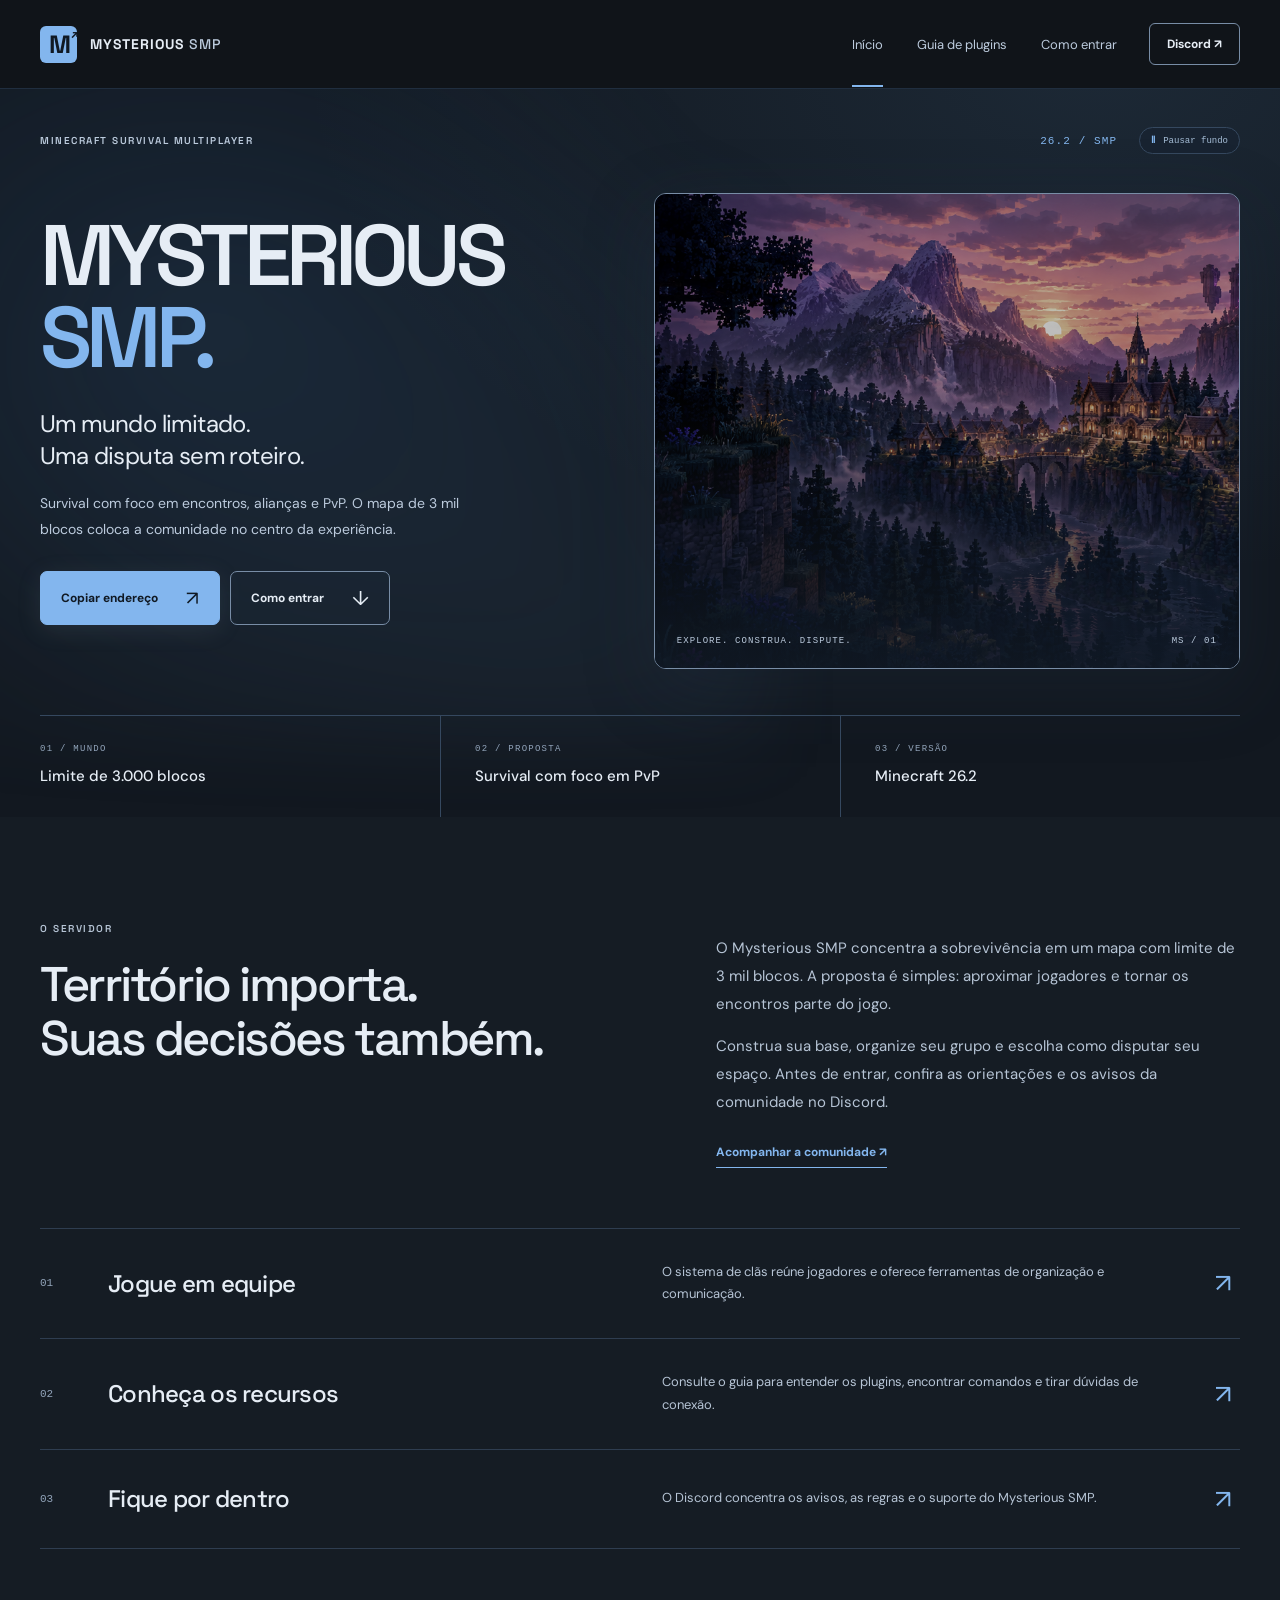
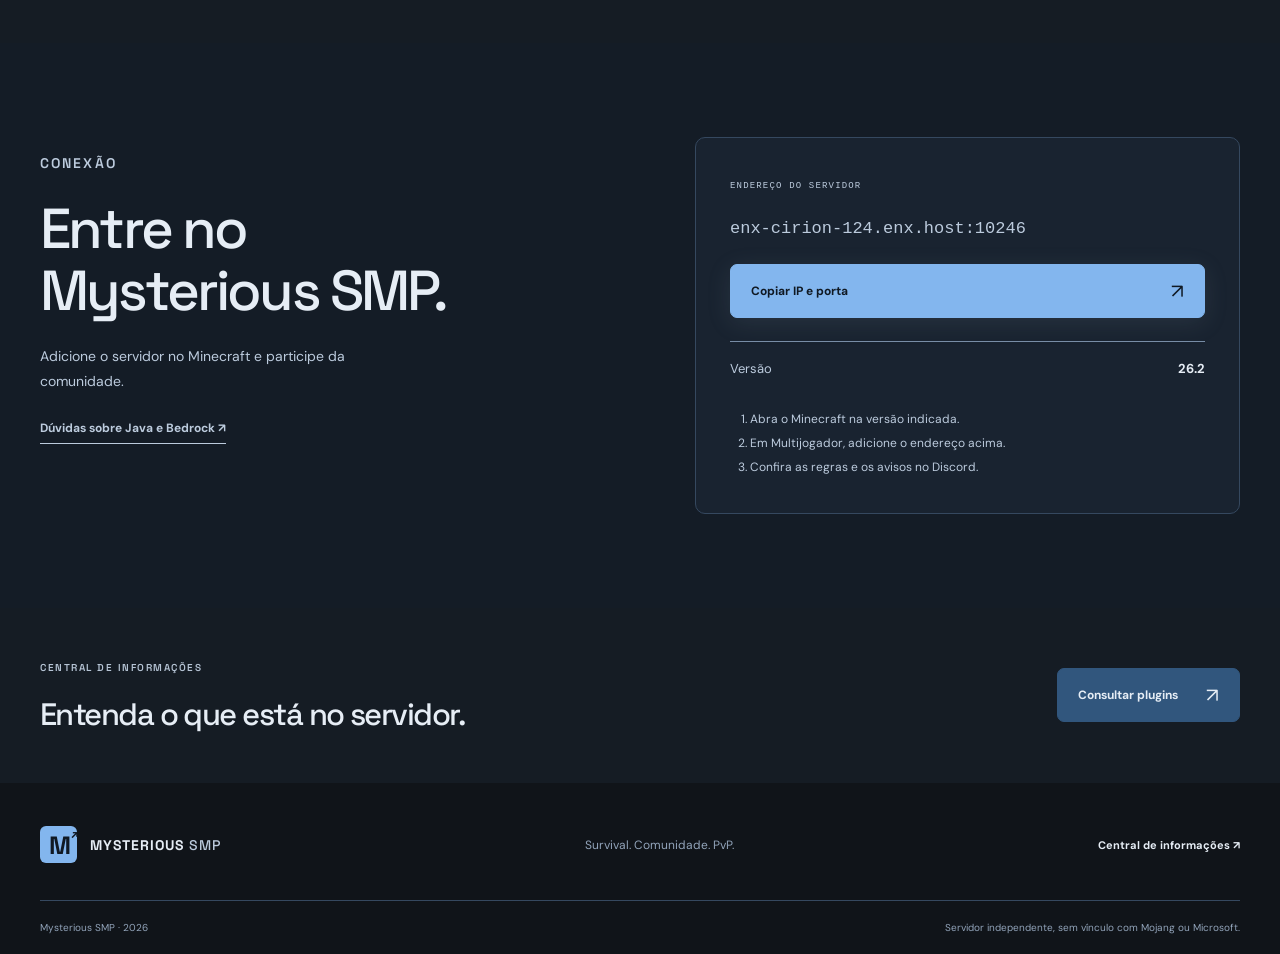
==== index.html @ b212ccfe "Unify page styling, refresh cached assets and fix copy feedback and guide navigation" ====
<!doctype html><html lang="pt-BR"><head><meta charset="utf-8"><meta name="viewport" content="width=device-width, initial-scale=1"><meta name="theme-color" content="#121820"><meta name="description" content="Servidor Minecraft survival com limite de 3 mil blocos, clãs e PvP. Versão 26.2. Informações, plugins e endereço de conexão."><title>Survival e PvP — Mysterious SMP</title><link rel="icon" href="favicon-v4.svg"><link rel="preconnect" href="https://fonts.googleapis.com"><link rel="preconnect" href="https://fonts.gstatic.com" crossorigin><link href="https://fonts.googleapis.com/css2?family=DM+Sans:wght@400;500;600;700;800&family=Space+Grotesk:wght@500;600;700&display=swap" rel="stylesheet"><link rel="stylesheet" href="site.css"><link rel="stylesheet" href="theme-v4.css"><script src="app-v4.js" defer></script></head><body><a class="skip-link" href="#principal">Pular para o conteúdo</a><header class="site-header"><div class="shell header-inner"><a class="brand" href="index.html?v=4" aria-label="Mysterious SMP, início"><span class="brand-mark">M<span>↗</span></span><span>MYSTERIOUS <b>SMP</b></span></a><nav class="desktop-nav" aria-label="Navegação principal"><a aria-current="page" href="index.html?v=4">Início</a><a  href="plugins.html?v=4">Guia de plugins</a><a href="index.html?v=4#entrar">Como entrar</a></nav><a class="header-discord" href="https://discord.gg/eRbtBKewQ" target="_blank" rel="noopener noreferrer">Discord ↗</a><button class="menu-toggle" aria-label="Abrir menu" aria-expanded="false" aria-controls="mobile-menu"><span></span><span></span></button></div><nav class="mobile-nav" id="mobile-menu" aria-label="Navegação móvel" hidden><a href="index.html?v=4">Início</a><a href="plugins.html?v=4">Guia de plugins</a><a href="index.html?v=4#entrar">Como entrar</a><a href="https://discord.gg/eRbtBKewQ" target="_blank" rel="noopener noreferrer">Discord ↗</a></nav></header><main id="principal"><section class="hero"><div class="ambient" aria-hidden="true"><i style="--x:0%;--duration:13s;--delay:-0s"></i><i style="--x:47%;--duration:15s;--delay:-3s"></i><i style="--x:94%;--duration:17s;--delay:-6s"></i><i style="--x:41%;--duration:19s;--delay:-9s"></i><i style="--x:88%;--duration:21s;--delay:-12s"></i><i style="--x:35%;--duration:23s;--delay:-15s"></i><i style="--x:82%;--duration:25s;--delay:-18s"></i><i style="--x:29%;--duration:27s;--delay:-21s"></i><i style="--x:76%;--duration:13s;--delay:-24s"></i><i style="--x:23%;--duration:15s;--delay:-27s"></i><i style="--x:70%;--duration:17s;--delay:-30s"></i><i style="--x:17%;--duration:19s;--delay:-33s"></i><i style="--x:64%;--duration:21s;--delay:-36s"></i><i style="--x:11%;--duration:23s;--delay:-39s"></i><i style="--x:58%;--duration:25s;--delay:-42s"></i><i style="--x:5%;--duration:27s;--delay:-45s"></i><i style="--x:52%;--duration:13s;--delay:-48s"></i><i style="--x:99%;--duration:15s;--delay:-51s"></i><i style="--x:46%;--duration:17s;--delay:-54s"></i><i style="--x:93%;--duration:19s;--delay:-57s"></i><i style="--x:40%;--duration:21s;--delay:-60s"></i><i style="--x:87%;--duration:23s;--delay:-63s"></i></div><div class="shell hero-top"><p class="eyebrow">MINECRAFT SURVIVAL MULTIPLAYER</p><span class="edition">26.2 / SMP <button class="motion-toggle" type="button" aria-pressed="false">Pausar fundo</button></span></div><div class="shell hero-grid"><div class="hero-copy"><h1>MYSTERIOUS<br><span>SMP.</span></h1><p class="hero-lead">Um mundo limitado.<br>Uma disputa sem roteiro.</p><p class="hero-description">Survival com foco em encontros, alianças e PvP. O mapa de 3 mil blocos coloca a comunidade no centro da experiência.</p><div class="hero-actions"><button class="button primary copy-ip" data-copy="enx-cirion-124.enx.host:10246">Copiar endereço <span>↗</span></button><a class="button secondary" href="#entrar">Como entrar <span>↓</span></a></div></div><figure class="hero-art"><img src="hero.png" alt="Ilustração de um vale com construções e montanhas em um mundo de blocos"><figcaption><span>EXPLORE. CONSTRUA. DISPUTE.</span><span>MS / 01</span></figcaption></figure></div><div class="shell hero-specs"><div><span>01 / MUNDO</span><strong>Limite de 3.000 blocos</strong></div><div><span>02 / PROPOSTA</span><strong>Survival com foco em PvP</strong></div><div><span>03 / VERSÃO</span><strong>Minecraft 26.2</strong></div></div></section><section class="section light"><div class="shell intro-grid"><div><p class="eyebrow">O SERVIDOR</p><h2>Território importa.<br>Suas decisões também.</h2></div><div class="intro-text"><p>O Mysterious SMP concentra a sobrevivência em um mapa com limite de 3 mil blocos. A proposta é simples: aproximar jogadores e tornar os encontros parte do jogo.</p><p>Construa sua base, organize seu grupo e escolha como disputar seu espaço. Antes de entrar, confira as orientações e os avisos da comunidade no Discord.</p><a class="text-link" href="https://discord.gg/eRbtBKewQ" target="_blank" rel="noopener noreferrer">Acompanhar a comunidade ↗</a></div></div><div class="shell feature-rows"><article><span class="row-index">01</span><h3>Jogue em equipe</h3><p>O sistema de clãs reúne jogadores e oferece ferramentas de organização e comunicação.</p><a href="plugins.html?v=4#byteclans" aria-label="Ver informações de clãs">↗</a></article><article><span class="row-index">02</span><h3>Conheça os recursos</h3><p>Consulte o guia para entender os plugins, encontrar comandos e tirar dúvidas de conexão.</p><a href="plugins.html?v=4" aria-label="Abrir guia de plugins">↗</a></article><article><span class="row-index">03</span><h3>Fique por dentro</h3><p>O Discord concentra os avisos, as regras e o suporte do Mysterious SMP.</p><a href="https://discord.gg/eRbtBKewQ" target="_blank" rel="noopener noreferrer" aria-label="Abrir Discord">↗</a></article></div></section><section class="section join" id="entrar"><div class="shell join-grid"><div><p class="eyebrow">CONEXÃO</p><h2>Entre no<br>Mysterious SMP.</h2><p>Adicione o servidor no Minecraft e participe da comunidade.</p><a class="text-link" href="plugins.html?v=4#conexao">Dúvidas sobre Java e Bedrock ↗</a></div><div class="connection-panel"><span class="panel-label">ENDEREÇO DO SERVIDOR</span><code>enx-cirion-124.enx.host:10246</code><button class="button primary copy-ip" data-copy="enx-cirion-124.enx.host:10246">Copiar IP e porta <span>↗</span></button><div class="connection-detail"><span>Versão</span><strong>26.2</strong></div><ol class="join-steps"><li>Abra o Minecraft na versão indicada.</li><li>Em Multijogador, adicione o endereço acima.</li><li>Confira as regras e os avisos no Discord.</li></ol></div></div></section><section class="guide-callout light"><div class="shell"><div><p class="eyebrow">CENTRAL DE INFORMAÇÕES</p><h2>Entenda o que está no servidor.</h2></div><a class="button dark" href="plugins.html?v=4">Consultar plugins <span>↗</span></a></div></section></main><footer><div class="shell footer-inner"><a class="brand" href="index.html?v=4"><span class="brand-mark">M<span>↗</span></span><span>MYSTERIOUS <b>SMP</b></span></a><p>Survival. Comunidade. PvP.</p><a href="plugins.html?v=4">Central de informações ↗</a></div><div class="shell footer-bottom"><span>Mysterious SMP · 2026</span><span>Servidor independente, sem vínculo com Mojang ou Microsoft.</span></div></footer><div class="toast" role="status" aria-live="polite"></div></body></html>
---- site.css ----
:root{--black:#111;--white:#f5f4f0;--muted:#a3a3a3;--line:#303030;--paper-line:#d7d6d1}*{box-sizing:border-box}html{scroll-behavior:smooth}body{margin:0;background:var(--black);color:#f7f7f7;font-family:'DM Sans',Arial,sans-serif;-webkit-font-smoothing:antialiased}a{color:inherit;text-decoration:none}button,input{font:inherit}button{cursor:pointer}button:focus-visible,a:focus-visible,input:focus-visible,summary:focus-visible{outline:2px solid #888;outline-offset:5px}[hidden]{display:none!important}.shell{width:min(100% - 80px,1240px);margin:auto}.skip-link{position:fixed;top:-80px;background:white;color:black;padding:15px;z-index:100}.skip-link:focus{top:0}.site-header{border-bottom:1px solid var(--line);background:#111;position:relative;z-index:10}.header-inner{min-height:88px;display:flex;align-items:center;justify-content:space-between;gap:32px}.brand{display:flex;align-items:center;gap:13px;font-family:'Space Grotesk',Arial,sans-serif;font-size:14px;font-weight:700;letter-spacing:.07em;white-space:nowrap}.brand b{color:#9f9f9f;font-weight:500}.brand-mark{height:37px;width:37px;background:#eee;color:#111;display:flex;align-items:center;justify-content:center;font-size:25px;font-weight:700;position:relative;letter-spacing:-.1em}.brand-mark span{font-size:12px;position:absolute;right:2px;top:0}.desktop-nav{display:flex;gap:34px;align-items:center;margin-left:auto}.desktop-nav a{font-size:13px;color:#a7a7a7;padding:33px 0;position:relative}.desktop-nav a:hover,.desktop-nav a[aria-current]{color:white}.desktop-nav a[aria-current]:after{content:'';position:absolute;height:2px;bottom:-1px;left:0;right:0;background:#fff}.header-discord{border:1px solid #666;padding:12px 17px;font-size:12px;font-weight:700}.header-discord:hover{background:white;color:black}.menu-toggle,.mobile-nav{display:none}.eyebrow{font-family:'Space Grotesk',Arial,sans-serif;font-size:10px;font-weight:600;letter-spacing:.15em;line-height:1.5}.hero{padding:36px 0 0}.hero-top{display:flex;justify-content:space-between;align-items:center;margin-bottom:35px;color:#ababab}.edition{font-size:11px;letter-spacing:.1em;font-family:monospace}.hero-grid{display:grid;grid-template-columns:1fr 1.04fr;gap:50px;align-items:center}.hero-copy{padding:0 0 22px}h1,h2,h3{font-family:'Space Grotesk',Arial,sans-serif}h1{font-size:clamp(48px,6.7vw,100px);line-height:.95;letter-spacing:-.065em;margin:0 0 30px;font-weight:600}h1 span{color:#7c7c7c}.hero-lead{font-size:24px;line-height:1.32;letter-spacing:-.025em;margin:0 0 19px}.hero-description{max-width:430px;font-size:14px;line-height:1.85;color:#aaa;margin-bottom:28px}.hero-actions{display:flex;gap:10px;flex-wrap:wrap}.button{display:inline-flex;align-items:center;justify-content:space-between;gap:28px;padding:16px 20px;border:1px solid #5c5c5c;font-size:12px;font-weight:700;min-height:51px;border-radius:0;transition:background .2s,color .2s}.button span{font-size:20px;line-height:1;font-weight:400}.primary{background:#f6f5f1;color:#111;border-color:#f6f5f1}.primary:hover{background:#c8c8c8;border-color:#c8c8c8}.secondary{background:transparent;color:#f7f7f7}.secondary:hover{background:#272727}.dark{background:#111;border-color:#111;color:white}.dark:hover{background:#333}.hero-art{margin:0;height:476px;position:relative;overflow:hidden;background:#222}.hero-art img{height:100%;width:100%;object-fit:cover;object-position:68% center;filter:grayscale(1);display:block}.hero-art:after{content:'';position:absolute;inset:0;background:linear-gradient(0deg,rgba(0,0,0,.55),transparent 38%)}.hero-art figcaption{position:absolute;z-index:1;bottom:22px;left:22px;right:22px;display:flex;justify-content:space-between;gap:15px;font-family:monospace;font-size:9px;letter-spacing:.12em}.hero-specs{display:grid;grid-template-columns:1fr 1fr 1fr;border-top:1px solid var(--line);margin-top:46px}.hero-specs>div{padding:28px 0 31px;display:flex;flex-direction:column;gap:12px}.hero-specs>div+div{border-left:1px solid var(--line);padding-left:34px}.hero-specs span{color:#888;font-size:9px;letter-spacing:.14em;font-family:monospace}.hero-specs strong{font-size:15px;font-weight:500}.light{background:var(--white);color:#181818}.section{padding:94px 0}.intro-grid{display:grid;grid-template-columns:1.1fr 1fr;gap:100px}.light .eyebrow{color:#666}h2{font-size:clamp(34px,3.8vw,53px);line-height:1.1;letter-spacing:-.05em;font-weight:500;margin:22px 0}.intro-text{padding-top:24px}.intro-text p{font-size:15px;line-height:1.85;color:#666;margin-top:0}.text-link{display:inline-block;font-size:12px;font-weight:700;border-bottom:1px solid currentColor;padding-bottom:7px;margin-top:12px}.feature-rows{margin-top:60px;border-top:1px solid var(--paper-line)}.feature-rows article{display:grid;grid-template-columns:40px 1fr 1fr 25px;gap:28px;align-items:center;padding:32px 0;border-bottom:1px solid var(--paper-line)}.row-index{font-family:monospace;font-size:11px;color:#777}.feature-rows h3{font-size:24px;font-weight:500;letter-spacing:-.03em;margin:0}.feature-rows p{margin:0;font-size:13px;color:#666;line-height:1.75}.feature-rows a{font-size:26px}.join{background:#1b1b1b}.join-grid{display:grid;grid-template-columns:1fr 1fr;gap:110px}.join .eyebrow{color:#aaa}.join h2{font-size:clamp(42px,4.4vw,62px)}.join p{font-size:14px;color:#aaa;line-height:1.8;max-width:350px}.connection-panel{padding:34px;background:#242424;border:1px solid #414141}.panel-label{font-family:monospace;font-size:9px;letter-spacing:.13em;color:#aaa}.connection-panel>code{display:block;margin:22px 0;font-size:17px;overflow-wrap:anywhere;line-height:1.6}.connection-panel>.button{width:100%;margin-bottom:23px}.connection-detail{display:flex;justify-content:space-between;padding:18px 0;border-top:1px solid #444;font-size:13px}.connection-detail span{color:#aaa}.join-steps{padding-left:20px;font-size:12px;line-height:2;color:#aaa;margin-bottom:0}.guide-callout{padding:52px 0}.guide-callout>.shell{display:flex;justify-content:space-between;align-items:center;gap:25px}.guide-callout h2{font-size:31px;margin-bottom:0}.guide-callout .eyebrow{margin-top:0}footer{padding:42px 0 20px}.footer-inner{display:flex;align-items:center;justify-content:space-between;gap:25px;padding-bottom:35px}.footer-inner p{font-size:12px;color:#888}.footer-inner>a:last-child{font-size:11px;font-weight:700}.footer-bottom{display:flex;justify-content:space-between;gap:20px;border-top:1px solid var(--line);padding-top:20px;color:#777;font-size:10px}.toast{position:fixed;z-index:99;bottom:25px;left:50%;transform:translate(-50%,20px);opacity:0;pointer-events:none;background:white;color:black;border:1px solid #ccc;padding:15px 22px;font-size:13px;box-shadow:0 7px 25px #0003;transition:opacity .2s,transform .2s;max-width:calc(100% - 32px);text-align:center}.toast.visible{opacity:1;transform:translate(-50%,0)}.guide-hero{padding:65px 0 72px}.guide-hero .eyebrow{color:#aaa;margin-bottom:26px}.guide-hero h1{font-size:clamp(58px,7.5vw,108px);margin-bottom:26px}.guide-hero p:last-child{color:#a0a0a0;font-size:16px;line-height:1.65}.guide-body{padding:60px 0 85px}.guide-layout{display:grid;grid-template-columns:245px 1fr;gap:80px;align-items:start}.guide-sidebar{position:sticky;top:28px}.guide-sidebar label{font-size:12px;font-weight:700}.search-wrap{margin-top:12px;position:relative}.search-wrap input{padding:14px 35px 14px 12px;border:1px solid #bdbdb7;background:transparent;width:100%;font-size:11px;color:#111;border-radius:0}.search-wrap span{position:absolute;right:13px;top:10px;font-size:24px}.side-label{font-family:monospace;font-size:9px;letter-spacing:.12em;color:#777;margin-top:32px}.filter{display:flex;justify-content:space-between;align-items:center;border:0;border-bottom:1px solid var(--paper-line);background:transparent;width:100%;padding:15px 9px;text-align:left;font-size:12px;color:#777}.filter.active{background:#111;color:white;border-color:#111}.filter:hover:not(.active){background:#e6e5df;color:#111}.support-card{border:1px solid #ccc;padding:20px;margin-top:32px}.support-card>span{font-size:9px;font-family:monospace;letter-spacing:.07em}.support-card p{font-size:12px;line-height:1.6;color:#777}.support-card a{font-size:11px;font-weight:700}.guide-notice{padding:23px 26px;background:#e9e8e2;border-left:3px solid #222}.guide-notice strong{font-size:14px}.guide-notice p{font-size:12px;line-height:1.8;color:#62625d;margin-bottom:0}.results-count{font-size:10px;letter-spacing:.1em;text-transform:uppercase;margin:29px 0 15px;color:#777}.plugin-entry{border-top:1px solid #c9c9c2;scroll-margin-top:25px}.plugin-entry:last-child{border-bottom:1px solid #c9c9c2}summary{cursor:pointer;list-style:none}summary::-webkit-details-marker{display:none}.plugin-entry summary{display:grid;grid-template-columns:110px 1fr 20px;gap:20px;padding:27px 0;align-items:start}.plugin-category{font-size:9px;font-family:monospace;color:#888;text-transform:uppercase;letter-spacing:.04em;padding-top:7px}.plugin-heading{display:flex;flex-direction:column;gap:8px}.plugin-heading strong{font-family:'Space Grotesk',Arial,sans-serif;font-size:24px;font-weight:500;letter-spacing:-.025em}.plugin-heading>span{font-size:12px;color:#777}.expand{font-size:24px;color:#666;line-height:1.2;font-weight:400}details[open]>summary .expand{transform:rotate(45deg)}.plugin-content{padding:0 40px 30px 130px;color:#62625d;font-size:13px;line-height:1.85}.plugin-content p:first-child{margin-top:0}.plugin-content h3{font-size:13px;font-weight:700;color:#222;letter-spacing:0;margin:22px 0 12px}.commands{border-top:1px solid var(--paper-line);margin:16px 0}.commands>div{display:grid;grid-template-columns:1fr 1.2fr;gap:14px;padding:12px 0;border-bottom:1px solid var(--paper-line);font-size:11px}.commands code{color:#111;font-size:11px;overflow-wrap:anywhere}.small-note{font-size:11px;color:#777}.source-link{font-size:11px;font-weight:700;color:#222;display:inline-block;margin-top:13px;border-bottom:1px solid #aaa}.info-box{display:flex;flex-direction:column;gap:10px;background:#e9e8e1;padding:15px;margin:16px 0;font-size:12px}.info-box code{overflow-wrap:anywhere}.plugin-tags{display:flex;flex-wrap:wrap;gap:7px;margin:18px 0}.plugin-tags span{font-size:10px;border:1px solid #ccc;padding:5px 9px;color:#444}.faq{margin-top:65px;border-top:1px solid #bbb;padding-top:25px}.faq h2{font-size:32px}.faq details{border-bottom:1px solid var(--paper-line);font-size:13px}.faq summary{padding:20px 0;font-weight:600;display:flex;justify-content:space-between;gap:12px}.faq summary:after{content:'+'}.faq details[open] summary:after{content:'−'}.faq details p{font-size:12px;color:#666;line-height:1.85;margin-top:0;padding-right:25px}.no-results{padding:35px 0}.no-results h2{font-size:28px}.no-results p{color:#777;font-size:13px}@media(max-width:1050px){.shell{width:calc(100% - 48px)}.hero-grid{gap:28px}.hero-art{height:440px}.hero-description{font-size:13px}.intro-grid{gap:50px}.join-grid{gap:55px}.guide-layout{gap:40px;grid-template-columns:210px 1fr}.plugin-entry summary{grid-template-columns:85px 1fr 20px;gap:15px}.plugin-content{padding-left:100px}.desktop-nav{gap:23px}}@media(max-width:740px){.shell{width:calc(100% - 36px)}.header-inner{min-height:73px}.desktop-nav,.header-discord{display:none}.brand{font-size:12px}.brand-mark{height:32px;width:32px;font-size:23px}.menu-toggle{display:flex;flex-direction:column;gap:6px;border:1px solid #555;padding:12px;background:transparent;width:40px;height:40px;justify-content:center;align-items:center}.menu-toggle span{width:17px;height:1px;background:white}.mobile-nav:not([hidden]){display:flex;flex-direction:column;border-top:1px solid #333;padding:15px 18px;gap:0}.mobile-nav a{padding:12px;font-size:13px}.hero{padding-top:23px}.hero-top{margin-bottom:27px}.hero-top .eyebrow{font-size:8px}.edition{font-size:9px}.hero-grid{grid-template-columns:1fr;gap:30px}.hero-copy{padding-bottom:0}.hero h1{font-size:clamp(48px,12.3vw,82px);margin-bottom:24px}.hero-lead{font-size:22px}.hero-description{max-width:500px}.hero-art{height:290px}.hero-specs{margin-top:28px;grid-template-columns:1fr}.hero-specs>div{display:flex;flex-direction:row;align-items:center;justify-content:space-between;padding:20px 0;gap:14px}.hero-specs>div+div{border-left:0;border-top:1px solid #333;padding-left:0}.hero-specs strong{font-size:12px}.section{padding:61px 0}.intro-grid,.join-grid{grid-template-columns:1fr;gap:20px}.intro-grid h2{font-size:38px}.intro-text{padding:0}.intro-text p{font-size:14px}.feature-rows{margin-top:32px}.feature-rows article{grid-template-columns:25px 1fr 22px;gap:15px;padding:24px 0}.feature-rows h3{font-size:22px}.feature-rows p{grid-column:2;grid-row:2;font-size:12px}.feature-rows a{grid-column:3;grid-row:1/3}.join h2{font-size:46px}.connection-panel{padding:24px;margin-top:15px}.connection-panel>code{font-size:14px}.guide-callout{padding:39px 0}.guide-callout>.shell{align-items:start;flex-direction:column}.guide-callout h2{font-size:30px}.footer-inner{flex-wrap:wrap;padding-bottom:25px;gap:17px}.footer-inner p{width:100%;order:3;margin:0}.footer-bottom{flex-direction:column;gap:12px;font-size:9px}.guide-hero{padding:45px 0}.guide-hero h1{font-size:72px}.guide-hero p:last-child{font-size:14px}.guide-body{padding:34px 0 55px}.guide-layout{grid-template-columns:1fr;gap:28px}.guide-sidebar{position:static}.filters{display:flex;flex-wrap:wrap;gap:7px}.filter{width:auto;padding:10px 12px;border:1px solid #bbb;font-size:10px;gap:15px}.side-label{margin-top:21px}.support-card{display:none}.guide-notice{padding:20px}.plugin-entry summary{grid-template-columns:1fr 20px;gap:10px;padding:23px 0}.plugin-category{grid-column:1;font-size:8px;padding-top:0}.plugin-heading{grid-column:1;grid-row:2}.expand{grid-column:2;grid-row:1/3;align-self:center}.plugin-heading strong{font-size:23px}.plugin-content{padding:0 10px 25px 0;font-size:12px}.commands>div{grid-template-columns:1fr 1.1fr;gap:10px}.guide-main{min-width:0}}@media(prefers-reduced-motion:reduce){html{scroll-behavior:auto}*{transition:none!important}}
---- theme-v4.css ----
:root{--black:#101419;--white:#151c24;--muted:#bccbdd;--line:#35485f;--paper-line:#bccbdd;--gold:#83b6ee;--green:#bccbdd}
body{background:#101419;color:#e6edf5}.site-header{background:#101419;border-bottom-color:#202e3f}.brand b{color:#bccbdd}.brand-mark{background:#83b6ee;color:#101923;border-radius:6px}.desktop-nav a{color:#bccbdd}.desktop-nav a:hover,.desktop-nav a[aria-current]{color:#bccbdd}.desktop-nav a[aria-current]:after{background:#83b6ee}.header-discord{border-color:#788da6;color:#e6edf5;border-radius:6px}.header-discord:hover{background:#83b6ee;color:#101923}
.hero,.guide-hero{position:relative;isolation:isolate;overflow:hidden;background:#121820}.hero{padding-top:34px}.hero>.shell,.guide-hero>.shell{position:relative;z-index:2}.hero-top{color:#bccbdd}.edition{color:#83b6ee}.hero h1{color:#e6edf5}.hero h1 span,.guide-hero h1 span{color:#83b6ee}.hero-lead{color:#e6edf5}.hero-description{color:#bccbdd}.button{border-radius:7px}.primary{background:#83b6ee;border-color:#83b6ee;color:#101923;box-shadow:0 5px 25px #92a4ba20}.primary:hover{background:#a4ccf6;border-color:#a4ccf6}.secondary{border-color:#788da6;background:#1d293760;color:#e6edf5}.secondary:hover{background:#35485f}.hero-art{border-radius:12px;border:1px solid #788da6;box-shadow:0 20px 70px #202e3f4d;background:#202e3f}.hero-art img{filter:sepia(.85) hue-rotate(25deg) saturate(.7) brightness(.9);transform:scale(1.04);animation:landscape-breathe 25s ease-in-out infinite alternate}.hero-art:after{background:linear-gradient(0deg,#202e3fdc,transparent 60%)}.hero-art figcaption{color:#bccbdd}.hero-specs{border-color:#35485f}.hero-specs>div+div{border-color:#35485f}.hero-specs span{color:#92a4ba}.hero-specs strong{color:#e6edf5}.light{background:#151c24;color:#e6edf5}.light .eyebrow{color:#788da6}.intro-text p,.feature-rows p{color:#788da6}.feature-rows article{border-color:#bccbdd}.feature-rows h3{color:#202e3f}.feature-rows a{color:#788da6}.text-link{color:#bccbdd}.light .text-link{color:#35485f}.join{background:#141c26}.join .eyebrow{color:#bccbdd}.join p{color:#bccbdd}.connection-panel{background:#192330;border-color:#35485f;border-radius:10px}.panel-label{color:#bccbdd}.connection-panel>code{color:#bccbdd}.connection-detail{border-color:#788da6}.connection-detail span,.join-steps{color:#bccbdd}.dark{background:#31567d;border-color:#31567d;color:#e6edf5}.dark:hover{background:#406f9f}footer{background:#101419}.footer-inner p,.footer-bottom{color:#92a4ba}.footer-bottom{border-color:#35485f}.toast{background:#243449;color:#e6edf5;border-color:#bccbdd;border-radius:8px}.guide-hero .eyebrow{color:#bccbdd}.guide-hero p:last-child{color:#bccbdd}.guide-sidebar label{color:#35485f}.search-wrap input{border-color:#92a4ba;background:#1a232f;color:#202e3f;border-radius:7px}.filter{color:#788da6;border-color:#bccbdd;border-radius:4px}.filter.active{background:#31567d;color:#e6edf5;border-color:#31567d}.filter:hover:not(.active){background:#243449;color:#202e3f}.support-card{background:#1a232f;border-color:#bccbdd;border-radius:8px}.support-card p{color:#788da6}.guide-notice{background:#1a2532;border-left-color:#788da6;border-radius:0 8px 8px 0}.guide-notice p{color:#788da6}.plugin-entry{border-color:#bccbdd}.plugin-heading strong{color:#35485f}.plugin-category,.plugin-heading>span{color:#788da6}.plugin-content{color:#788da6}.plugin-content h3,.source-link{color:#35485f}.commands code{color:#202e3f}.info-box{background:#1a2532;border-radius:6px}.plugin-tags span{border-color:#bccbdd;color:#35485f;background:#1b2735;border-radius:4px}.faq{border-color:#bccbdd}.faq details p{color:#788da6}.menu-toggle{border-color:#788da6;border-radius:6px}.mobile-nav:not([hidden]){background:#202e3f;border-color:#35485f}
.ambient{position:absolute;inset:0;z-index:0;pointer-events:none;overflow:hidden}.ambient:before{content:'';position:absolute;width:90%;height:100%;left:-30%;top:-10%;background:radial-gradient(ellipse at 50% 40%,#788da666 0%,transparent 65%),radial-gradient(ellipse at 80% 80%,#92a4ba30 0%,transparent 55%);filter:blur(35px);animation:aurora-shift 19s ease-in-out infinite alternate}.ambient:after{content:'';position:absolute;inset:-40%;background:radial-gradient(ellipse at 70% 20%,#788da640 0%,transparent 35%);animation:aurora-shift 25s ease-in-out infinite alternate-reverse}.ambient i{position:absolute;width:3px;height:3px;background:#bccbdd;border-radius:50%;box-shadow:0 0 9px #bccbdd;left:var(--x);bottom:-20px;opacity:0;animation:firefly-rise var(--duration) linear var(--delay) infinite}.ambient i:nth-child(3n){width:2px;height:2px;background:#bccbdd;box-shadow:0 0 9px #bccbdd}.ambient i:nth-child(4n){width:4px;height:4px;filter:blur(.7px)}.motion-toggle{position:relative;z-index:3;display:inline-flex;align-items:center;gap:8px;background:#202e3fd9;color:#92a4ba;border:1px solid #35485f;border-radius:20px;font-size:9px;padding:7px 11px;cursor:pointer;white-space:nowrap}.motion-toggle:before{content:'Ⅱ';color:#83b6ee;font-weight:700}.motion-toggle[aria-pressed=true]:before{content:'▷'}.hero-top .edition{display:flex;align-items:center;gap:22px}.guide-hero .motion-toggle{margin-top:6px}.motion-paused .ambient i,.motion-paused .ambient:before,.motion-paused .ambient:after,.motion-paused .hero-art img{animation-play-state:paused}.motion-paused .ambient{opacity:.55}@keyframes aurora-shift{from{transform:translate3d(0,0,0) rotate(-8deg) scale(1);opacity:.55}to{transform:translate3d(20%,15%,0) rotate(8deg) scale(1.25);opacity:1}}@keyframes firefly-rise{0%{transform:translate3d(0,0,0);opacity:0}15%{opacity:.55}70%{opacity:.4}100%{transform:translate3d(70px,-850px,0);opacity:0}}@keyframes landscape-breathe{from{transform:scale(1.04) translate3d(-.3%,0,0)}to{transform:scale(1.09) translate3d(.5%,-.5%,0)}}@media(max-width:740px){.hero-top{align-items:start;gap:10px}.hero-top .edition{flex-direction:column;align-items:end;gap:9px}.hero-top .eyebrow{max-width:160px}.motion-toggle{font-size:8px}.hero-specs>div+div{border-color:#35485f}.ambient:before{width:150%}.hero-art{height:290px}}@media(prefers-reduced-motion:reduce){.ambient i,.ambient:before,.ambient:after,.hero-art img{animation:none!important}.ambient i{display:none}.motion-toggle{display:none}}

.hero-copy{animation:content-arrive .8s ease-out both}.hero-art{animation:content-arrive 1s ease-out both}.hero-specs{animation:content-arrive 1.2s ease-out both}.feature-rows article{transition:background .25s}.feature-rows article:hover{background:#bccbdd35}.feature-rows article a{transition:transform .25s}.feature-rows article:hover a{transform:translate(3px,-3px)}.button{transition:background .2s,color .2s,transform .2s,box-shadow .2s}.button:hover{transform:translateY(-2px)}.plugin-content{animation:content-arrive .35s ease-out}.reveal{opacity:0;transform:translateY(18px);transition:opacity .65s ease,transform .65s ease}.reveal.is-visible{opacity:1;transform:translateY(0)}@keyframes content-arrive{from{opacity:0;transform:translateY(15px)}to{opacity:1;transform:translateY(0)}}@media(prefers-reduced-motion:reduce){.hero-copy,.hero-art,.hero-specs,.plugin-content{animation:none!important}.reveal{opacity:1;transform:none;transition:none!important}.button:hover,.feature-rows article:hover a{transform:none}}

.light{background:#151c24;color:#e6edf5}.light .eyebrow,.intro-text p,.feature-rows p,.guide-sidebar label,.plugin-content,.plugin-content h3,.plugin-heading strong,.commands code,.source-link,.faq details p,.support-card p,.guide-notice p,.plugin-tags span{color:#b6c4d5}.feature-rows h3,.guide-callout h2,.plugin-heading strong,.faq h2{color:#e6edf5}.light .text-link,.feature-rows a{color:#83b6ee}.search-wrap input{color:#e6edf5;background:#1a232f;border-color:#35485f}.filter{color:#b6c4d5;border-color:#35485f}.filter:hover:not(.active){background:#243449;color:#e6edf5}.filter.active{background:#31567d;color:#e6edf5;border-color:#31567d}.feature-rows,.feature-rows article,.plugin-entry,.faq,.faq details,.commands,.commands>div{border-color:#2e3d50}.guide-notice,.support-card,.plugin-tags span,.info-box{background:#1a2532;border-color:#35485f}.plugin-category,.plugin-heading>span,.small-note,.results-count,.side-label,.row-index,.expand,.no-results p{color:#92a4ba}.hero-art img{filter:saturate(.65) brightness(.75)}.ambient:before{background:radial-gradient(ellipse at 50% 40%,#35639133,transparent 65%),radial-gradient(ellipse at 80% 80%,#4b719522,transparent 55%)}.ambient:after{background:radial-gradient(ellipse at 70% 20%,#517da32a,transparent 35%)}.ambient i,.ambient i:nth-child(3n){background:#97bde3;box-shadow:0 0 9px #80a9d1}.motion-toggle{background:#182331dc;color:#a6bed7;border-color:#35485f}.motion-toggle:before{color:#83b6ee}.hero h1 span,.guide-hero h1 span{color:#83b6ee}.hero-art:after{background:linear-gradient(0deg,#111a26df,transparent 60%)}.feature-rows article:hover{background:#23324755}:root{--paper-line:#2e3d50;--line:#2e3d50}

.copy-dialog{width:min(460px,calc(100% - 32px));padding:28px;background:#192330;color:#e6edf5;border:1px solid #35485f;border-radius:12px}.copy-dialog::backdrop{background:#080c13bb}.copy-dialog h2{font-size:26px;margin-top:0}.copy-dialog p{color:#b6c4d5;font-size:14px;line-height:1.6}.copy-dialog input{width:100%;padding:14px;margin:8px 0 22px;background:#101419;color:#e6edf5;border:1px solid #35485f;border-radius:6px}.button:disabled{opacity:.7;cursor:wait}
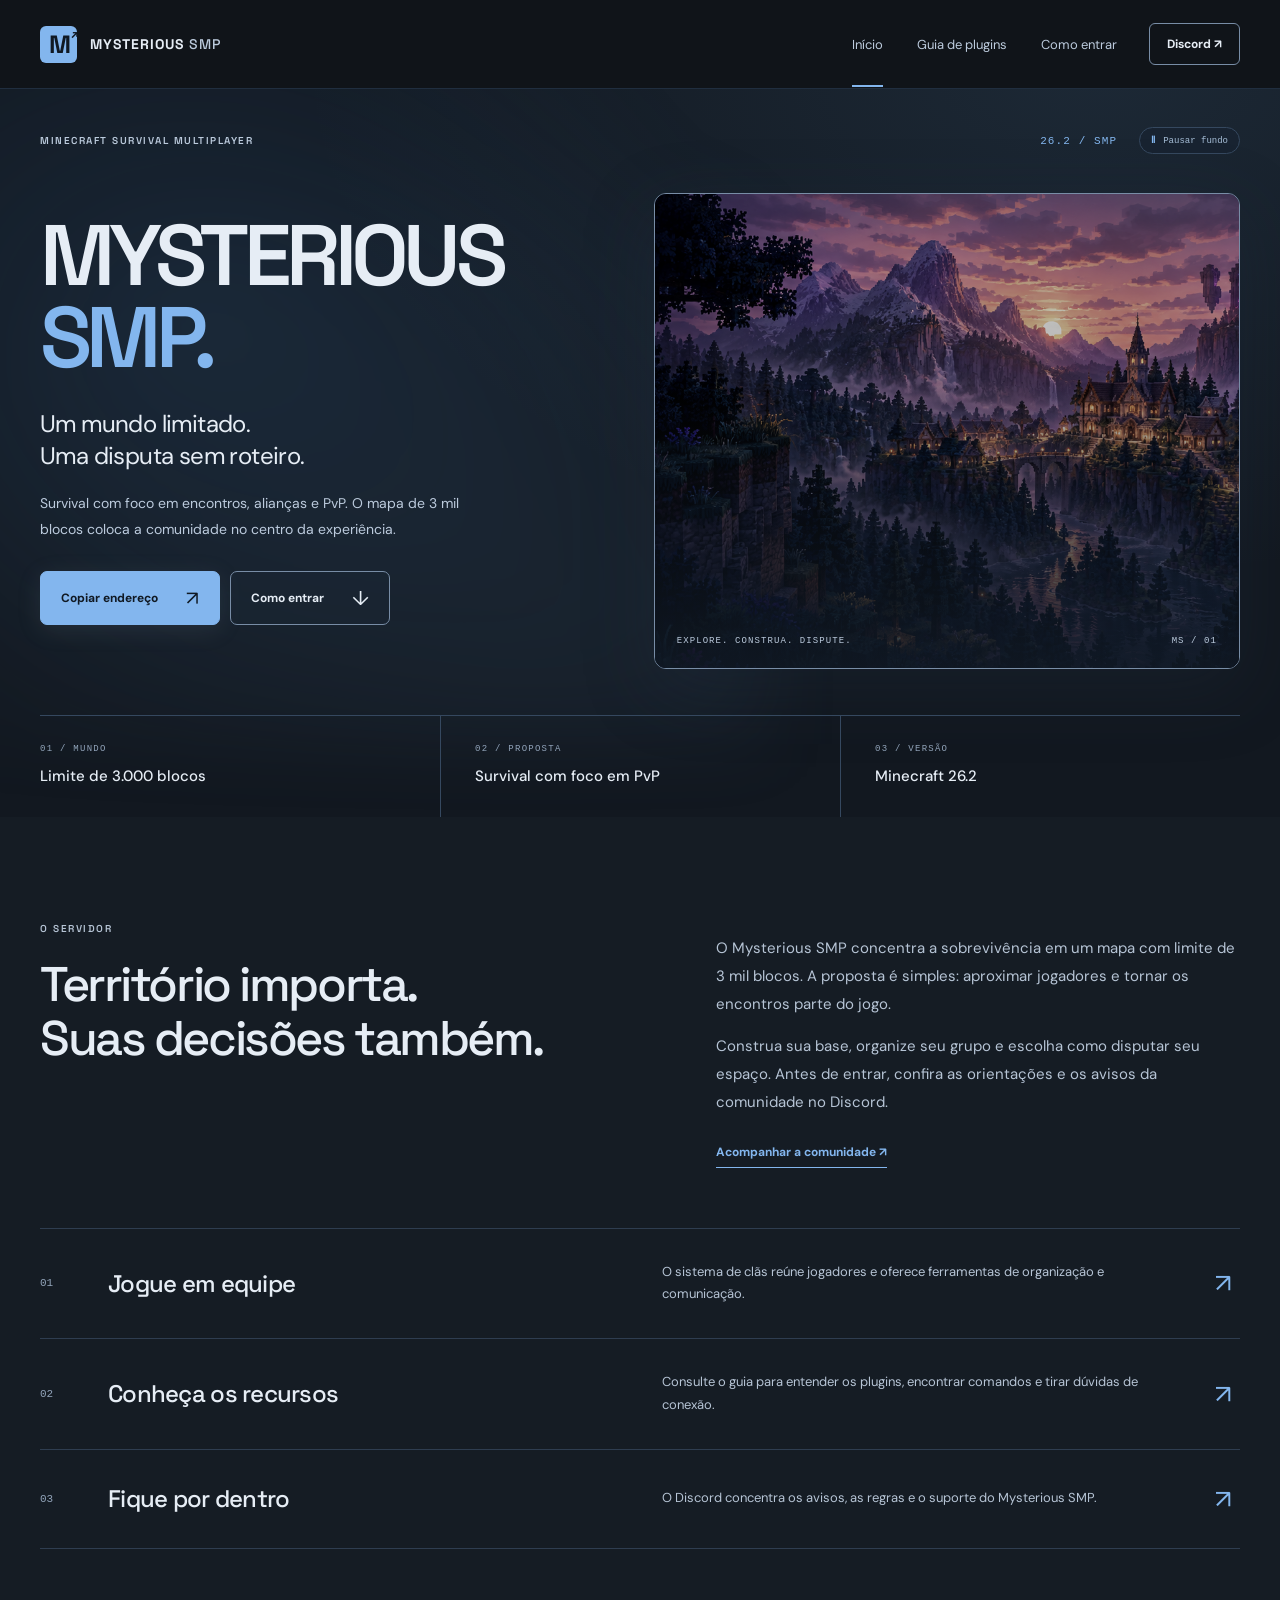
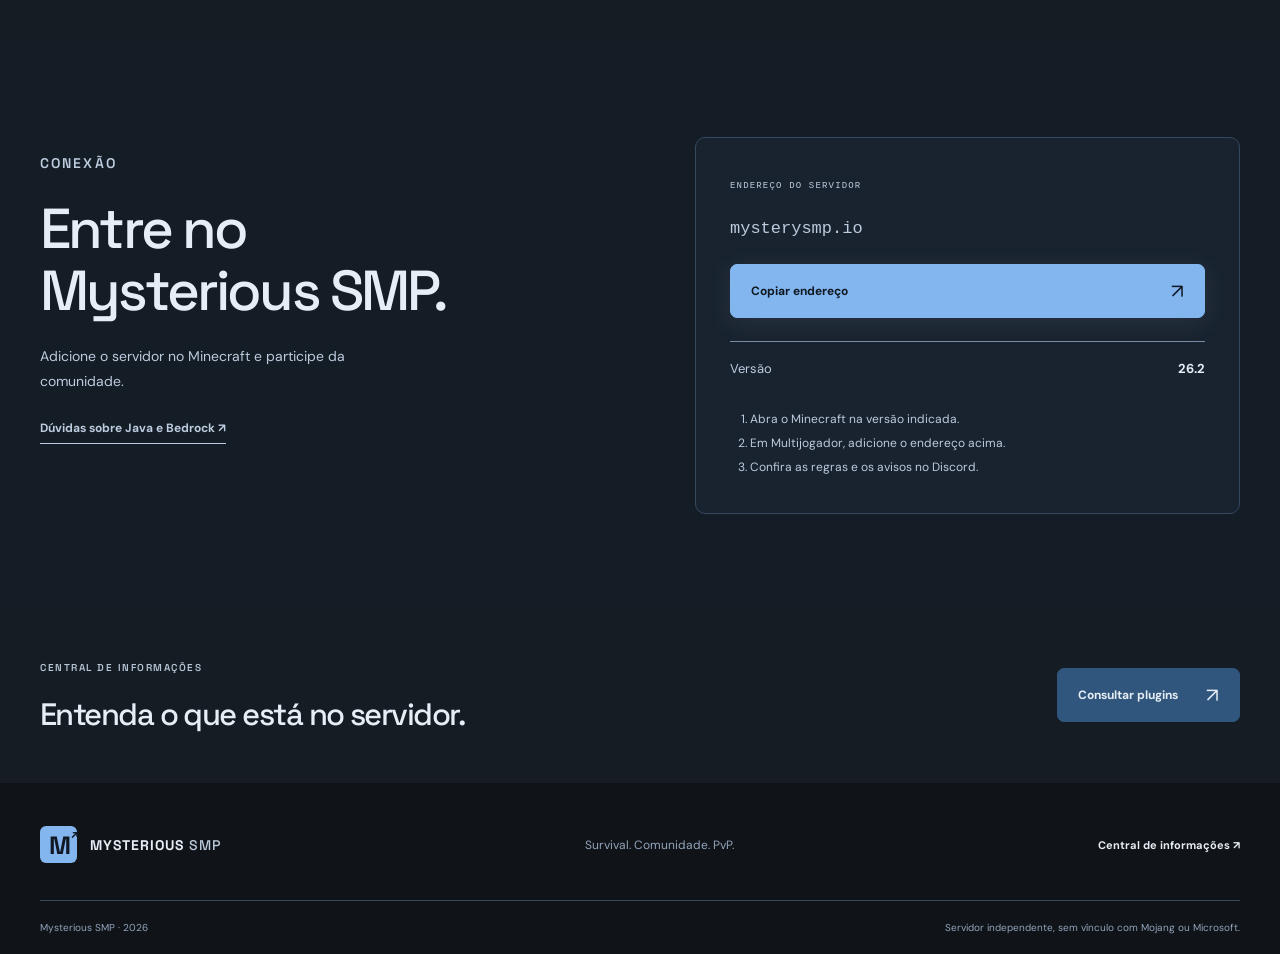
==== commit 75fa253e: "Atualizar endereço do Minecraft para mysterysmp.io" ====
--- a/index.html
+++ b/index.html
@@ -1 +1 @@
-<!doctype html><html lang="pt-BR"><head><meta charset="utf-8"><meta name="viewport" content="width=device-width, initial-scale=1"><meta name="theme-color" content="#121820"><meta name="description" content="Servidor Minecraft survival com limite de 3 mil blocos, clãs e PvP. Versão 26.2. Informações, plugins e endereço de conexão."><title>Survival e PvP — Mysterious SMP</title><link rel="icon" href="favicon-v4.svg"><link rel="preconnect" href="https://fonts.googleapis.com"><link rel="preconnect" href="https://fonts.gstatic.com" crossorigin><link href="https://fonts.googleapis.com/css2?family=DM+Sans:wght@400;500;600;700;800&family=Space+Grotesk:wght@500;600;700&display=swap" rel="stylesheet"><link rel="stylesheet" href="site.css"><link rel="stylesheet" href="theme-v4.css"><script src="app-v4.js" defer></script></head><body><a class="skip-link" href="#principal">Pular para o conteúdo</a><header class="site-header"><div class="shell header-inner"><a class="brand" href="index.html?v=4" aria-label="Mysterious SMP, início"><span class="brand-mark">M<span>↗</span></span><span>MYSTERIOUS <b>SMP</b></span></a><nav class="desktop-nav" aria-label="Navegação principal"><a aria-current="page" href="index.html?v=4">Início</a><a  href="plugins.html?v=4">Guia de plugins</a><a href="index.html?v=4#entrar">Como entrar</a></nav><a class="header-discord" href="https://discord.gg/eRbtBKewQ" target="_blank" rel="noopener noreferrer">Discord ↗</a><button class="menu-toggle" aria-label="Abrir menu" aria-expanded="false" aria-controls="mobile-menu"><span></span><span></span></button></div><nav class="mobile-nav" id="mobile-menu" aria-label="Navegação móvel" hidden><a href="index.html?v=4">Início</a><a href="plugins.html?v=4">Guia de plugins</a><a href="index.html?v=4#entrar">Como entrar</a><a href="https://discord.gg/eRbtBKewQ" target="_blank" rel="noopener noreferrer">Discord ↗</a></nav></header><main id="principal"><section class="hero"><div class="ambient" aria-hidden="true"><i style="--x:0%;--duration:13s;--delay:-0s"></i><i style="--x:47%;--duration:15s;--delay:-3s"></i><i style="--x:94%;--duration:17s;--delay:-6s"></i><i style="--x:41%;--duration:19s;--delay:-9s"></i><i style="--x:88%;--duration:21s;--delay:-12s"></i><i style="--x:35%;--duration:23s;--delay:-15s"></i><i style="--x:82%;--duration:25s;--delay:-18s"></i><i style="--x:29%;--duration:27s;--delay:-21s"></i><i style="--x:76%;--duration:13s;--delay:-24s"></i><i style="--x:23%;--duration:15s;--delay:-27s"></i><i style="--x:70%;--duration:17s;--delay:-30s"></i><i style="--x:17%;--duration:19s;--delay:-33s"></i><i style="--x:64%;--duration:21s;--delay:-36s"></i><i style="--x:11%;--duration:23s;--delay:-39s"></i><i style="--x:58%;--duration:25s;--delay:-42s"></i><i style="--x:5%;--duration:27s;--delay:-45s"></i><i style="--x:52%;--duration:13s;--delay:-48s"></i><i style="--x:99%;--duration:15s;--delay:-51s"></i><i style="--x:46%;--duration:17s;--delay:-54s"></i><i style="--x:93%;--duration:19s;--delay:-57s"></i><i style="--x:40%;--duration:21s;--delay:-60s"></i><i style="--x:87%;--duration:23s;--delay:-63s"></i></div><div class="shell hero-top"><p class="eyebrow">MINECRAFT SURVIVAL MULTIPLAYER</p><span class="edition">26.2 / SMP <button class="motion-toggle" type="button" aria-pressed="false">Pausar fundo</button></span></div><div class="shell hero-grid"><div class="hero-copy"><h1>MYSTERIOUS<br><span>SMP.</span></h1><p class="hero-lead">Um mundo limitado.<br>Uma disputa sem roteiro.</p><p class="hero-description">Survival com foco em encontros, alianças e PvP. O mapa de 3 mil blocos coloca a comunidade no centro da experiência.</p><div class="hero-actions"><button class="button primary copy-ip" data-copy="enx-cirion-124.enx.host:10246">Copiar endereço <span>↗</span></button><a class="button secondary" href="#entrar">Como entrar <span>↓</span></a></div></div><figure class="hero-art"><img src="hero.png" alt="Ilustração de um vale com construções e montanhas em um mundo de blocos"><figcaption><span>EXPLORE. CONSTRUA. DISPUTE.</span><span>MS / 01</span></figcaption></figure></div><div class="shell hero-specs"><div><span>01 / MUNDO</span><strong>Limite de 3.000 blocos</strong></div><div><span>02 / PROPOSTA</span><strong>Survival com foco em PvP</strong></div><div><span>03 / VERSÃO</span><strong>Minecraft 26.2</strong></div></div></section><section class="section light"><div class="shell intro-grid"><div><p class="eyebrow">O SERVIDOR</p><h2>Território importa.<br>Suas decisões também.</h2></div><div class="intro-text"><p>O Mysterious SMP concentra a sobrevivência em um mapa com limite de 3 mil blocos. A proposta é simples: aproximar jogadores e tornar os encontros parte do jogo.</p><p>Construa sua base, organize seu grupo e escolha como disputar seu espaço. Antes de entrar, confira as orientações e os avisos da comunidade no Discord.</p><a class="text-link" href="https://discord.gg/eRbtBKewQ" target="_blank" rel="noopener noreferrer">Acompanhar a comunidade ↗</a></div></div><div class="shell feature-rows"><article><span class="row-index">01</span><h3>Jogue em equipe</h3><p>O sistema de clãs reúne jogadores e oferece ferramentas de organização e comunicação.</p><a href="plugins.html?v=4#byteclans" aria-label="Ver informações de clãs">↗</a></article><article><span class="row-index">02</span><h3>Conheça os recursos</h3><p>Consulte o guia para entender os plugins, encontrar comandos e tirar dúvidas de conexão.</p><a href="plugins.html?v=4" aria-label="Abrir guia de plugins">↗</a></article><article><span class="row-index">03</span><h3>Fique por dentro</h3><p>O Discord concentra os avisos, as regras e o suporte do Mysterious SMP.</p><a href="https://discord.gg/eRbtBKewQ" target="_blank" rel="noopener noreferrer" aria-label="Abrir Discord">↗</a></article></div></section><section class="section join" id="entrar"><div class="shell join-grid"><div><p class="eyebrow">CONEXÃO</p><h2>Entre no<br>Mysterious SMP.</h2><p>Adicione o servidor no Minecraft e participe da comunidade.</p><a class="text-link" href="plugins.html?v=4#conexao">Dúvidas sobre Java e Bedrock ↗</a></div><div class="connection-panel"><span class="panel-label">ENDEREÇO DO SERVIDOR</span><code>enx-cirion-124.enx.host:10246</code><button class="button primary copy-ip" data-copy="enx-cirion-124.enx.host:10246">Copiar IP e porta <span>↗</span></button><div class="connection-detail"><span>Versão</span><strong>26.2</strong></div><ol class="join-steps"><li>Abra o Minecraft na versão indicada.</li><li>Em Multijogador, adicione o endereço acima.</li><li>Confira as regras e os avisos no Discord.</li></ol></div></div></section><section class="guide-callout light"><div class="shell"><div><p class="eyebrow">CENTRAL DE INFORMAÇÕES</p><h2>Entenda o que está no servidor.</h2></div><a class="button dark" href="plugins.html?v=4">Consultar plugins <span>↗</span></a></div></section></main><footer><div class="shell footer-inner"><a class="brand" href="index.html?v=4"><span class="brand-mark">M<span>↗</span></span><span>MYSTERIOUS <b>SMP</b></span></a><p>Survival. Comunidade. PvP.</p><a href="plugins.html?v=4">Central de informações ↗</a></div><div class="shell footer-bottom"><span>Mysterious SMP · 2026</span><span>Servidor independente, sem vínculo com Mojang ou Microsoft.</span></div></footer><div class="toast" role="status" aria-live="polite"></div></body></html>+<!doctype html><html lang="pt-BR"><head><meta charset="utf-8"><meta name="viewport" content="width=device-width, initial-scale=1"><meta name="theme-color" content="#121820"><meta name="description" content="Servidor Minecraft survival com limite de 3 mil blocos, clãs e PvP. Versão 26.2. Informações, plugins e endereço de conexão."><title>Survival e PvP — Mysterious SMP</title><link rel="icon" href="favicon-v4.svg"><link rel="preconnect" href="https://fonts.googleapis.com"><link rel="preconnect" href="https://fonts.gstatic.com" crossorigin><link href="https://fonts.googleapis.com/css2?family=DM+Sans:wght@400;500;600;700;800&family=Space+Grotesk:wght@500;600;700&display=swap" rel="stylesheet"><link rel="stylesheet" href="site.css"><link rel="stylesheet" href="theme-v4.css"><script src="app-v4.js" defer></script></head><body><a class="skip-link" href="#principal">Pular para o conteúdo</a><header class="site-header"><div class="shell header-inner"><a class="brand" href="index.html?v=4" aria-label="Mysterious SMP, início"><span class="brand-mark">M<span>↗</span></span><span>MYSTERIOUS <b>SMP</b></span></a><nav class="desktop-nav" aria-label="Navegação principal"><a aria-current="page" href="index.html?v=4">Início</a><a  href="plugins.html?v=4">Guia de plugins</a><a href="index.html?v=4#entrar">Como entrar</a></nav><a class="header-discord" href="https://discord.gg/eRbtBKewQ" target="_blank" rel="noopener noreferrer">Discord ↗</a><button class="menu-toggle" aria-label="Abrir menu" aria-expanded="false" aria-controls="mobile-menu"><span></span><span></span></button></div><nav class="mobile-nav" id="mobile-menu" aria-label="Navegação móvel" hidden><a href="index.html?v=4">Início</a><a href="plugins.html?v=4">Guia de plugins</a><a href="index.html?v=4#entrar">Como entrar</a><a href="https://discord.gg/eRbtBKewQ" target="_blank" rel="noopener noreferrer">Discord ↗</a></nav></header><main id="principal"><section class="hero"><div class="ambient" aria-hidden="true"><i style="--x:0%;--duration:13s;--delay:-0s"></i><i style="--x:47%;--duration:15s;--delay:-3s"></i><i style="--x:94%;--duration:17s;--delay:-6s"></i><i style="--x:41%;--duration:19s;--delay:-9s"></i><i style="--x:88%;--duration:21s;--delay:-12s"></i><i style="--x:35%;--duration:23s;--delay:-15s"></i><i style="--x:82%;--duration:25s;--delay:-18s"></i><i style="--x:29%;--duration:27s;--delay:-21s"></i><i style="--x:76%;--duration:13s;--delay:-24s"></i><i style="--x:23%;--duration:15s;--delay:-27s"></i><i style="--x:70%;--duration:17s;--delay:-30s"></i><i style="--x:17%;--duration:19s;--delay:-33s"></i><i style="--x:64%;--duration:21s;--delay:-36s"></i><i style="--x:11%;--duration:23s;--delay:-39s"></i><i style="--x:58%;--duration:25s;--delay:-42s"></i><i style="--x:5%;--duration:27s;--delay:-45s"></i><i style="--x:52%;--duration:13s;--delay:-48s"></i><i style="--x:99%;--duration:15s;--delay:-51s"></i><i style="--x:46%;--duration:17s;--delay:-54s"></i><i style="--x:93%;--duration:19s;--delay:-57s"></i><i style="--x:40%;--duration:21s;--delay:-60s"></i><i style="--x:87%;--duration:23s;--delay:-63s"></i></div><div class="shell hero-top"><p class="eyebrow">MINECRAFT SURVIVAL MULTIPLAYER</p><span class="edition">26.2 / SMP <button class="motion-toggle" type="button" aria-pressed="false">Pausar fundo</button></span></div><div class="shell hero-grid"><div class="hero-copy"><h1>MYSTERIOUS<br><span>SMP.</span></h1><p class="hero-lead">Um mundo limitado.<br>Uma disputa sem roteiro.</p><p class="hero-description">Survival com foco em encontros, alianças e PvP. O mapa de 3 mil blocos coloca a comunidade no centro da experiência.</p><div class="hero-actions"><button class="button primary copy-ip" data-copy="mysterysmp.io">Copiar endereço <span>↗</span></button><a class="button secondary" href="#entrar">Como entrar <span>↓</span></a></div></div><figure class="hero-art"><img src="hero.png" alt="Ilustração de um vale com construções e montanhas em um mundo de blocos"><figcaption><span>EXPLORE. CONSTRUA. DISPUTE.</span><span>MS / 01</span></figcaption></figure></div><div class="shell hero-specs"><div><span>01 / MUNDO</span><strong>Limite de 3.000 blocos</strong></div><div><span>02 / PROPOSTA</span><strong>Survival com foco em PvP</strong></div><div><span>03 / VERSÃO</span><strong>Minecraft 26.2</strong></div></div></section><section class="section light"><div class="shell intro-grid"><div><p class="eyebrow">O SERVIDOR</p><h2>Território importa.<br>Suas decisões também.</h2></div><div class="intro-text"><p>O Mysterious SMP concentra a sobrevivência em um mapa com limite de 3 mil blocos. A proposta é simples: aproximar jogadores e tornar os encontros parte do jogo.</p><p>Construa sua base, organize seu grupo e escolha como disputar seu espaço. Antes de entrar, confira as orientações e os avisos da comunidade no Discord.</p><a class="text-link" href="https://discord.gg/eRbtBKewQ" target="_blank" rel="noopener noreferrer">Acompanhar a comunidade ↗</a></div></div><div class="shell feature-rows"><article><span class="row-index">01</span><h3>Jogue em equipe</h3><p>O sistema de clãs reúne jogadores e oferece ferramentas de organização e comunicação.</p><a href="plugins.html?v=4#byteclans" aria-label="Ver informações de clãs">↗</a></article><article><span class="row-index">02</span><h3>Conheça os recursos</h3><p>Consulte o guia para entender os plugins, encontrar comandos e tirar dúvidas de conexão.</p><a href="plugins.html?v=4" aria-label="Abrir guia de plugins">↗</a></article><article><span class="row-index">03</span><h3>Fique por dentro</h3><p>O Discord concentra os avisos, as regras e o suporte do Mysterious SMP.</p><a href="https://discord.gg/eRbtBKewQ" target="_blank" rel="noopener noreferrer" aria-label="Abrir Discord">↗</a></article></div></section><section class="section join" id="entrar"><div class="shell join-grid"><div><p class="eyebrow">CONEXÃO</p><h2>Entre no<br>Mysterious SMP.</h2><p>Adicione o servidor no Minecraft e participe da comunidade.</p><a class="text-link" href="plugins.html?v=4#conexao">Dúvidas sobre Java e Bedrock ↗</a></div><div class="connection-panel"><span class="panel-label">ENDEREÇO DO SERVIDOR</span><code>mysterysmp.io</code><button class="button primary copy-ip" data-copy="mysterysmp.io">Copiar endereço <span>↗</span></button><div class="connection-detail"><span>Versão</span><strong>26.2</strong></div><ol class="join-steps"><li>Abra o Minecraft na versão indicada.</li><li>Em Multijogador, adicione o endereço acima.</li><li>Confira as regras e os avisos no Discord.</li></ol></div></div></section><section class="guide-callout light"><div class="shell"><div><p class="eyebrow">CENTRAL DE INFORMAÇÕES</p><h2>Entenda o que está no servidor.</h2></div><a class="button dark" href="plugins.html?v=4">Consultar plugins <span>↗</span></a></div></section></main><footer><div class="shell footer-inner"><a class="brand" href="index.html?v=4"><span class="brand-mark">M<span>↗</span></span><span>MYSTERIOUS <b>SMP</b></span></a><p>Survival. Comunidade. PvP.</p><a href="plugins.html?v=4">Central de informações ↗</a></div><div class="shell footer-bottom"><span>Mysterious SMP · 2026</span><span>Servidor independente, sem vínculo com Mojang ou Microsoft.</span></div></footer><div class="toast" role="status" aria-live="polite"></div></body></html>
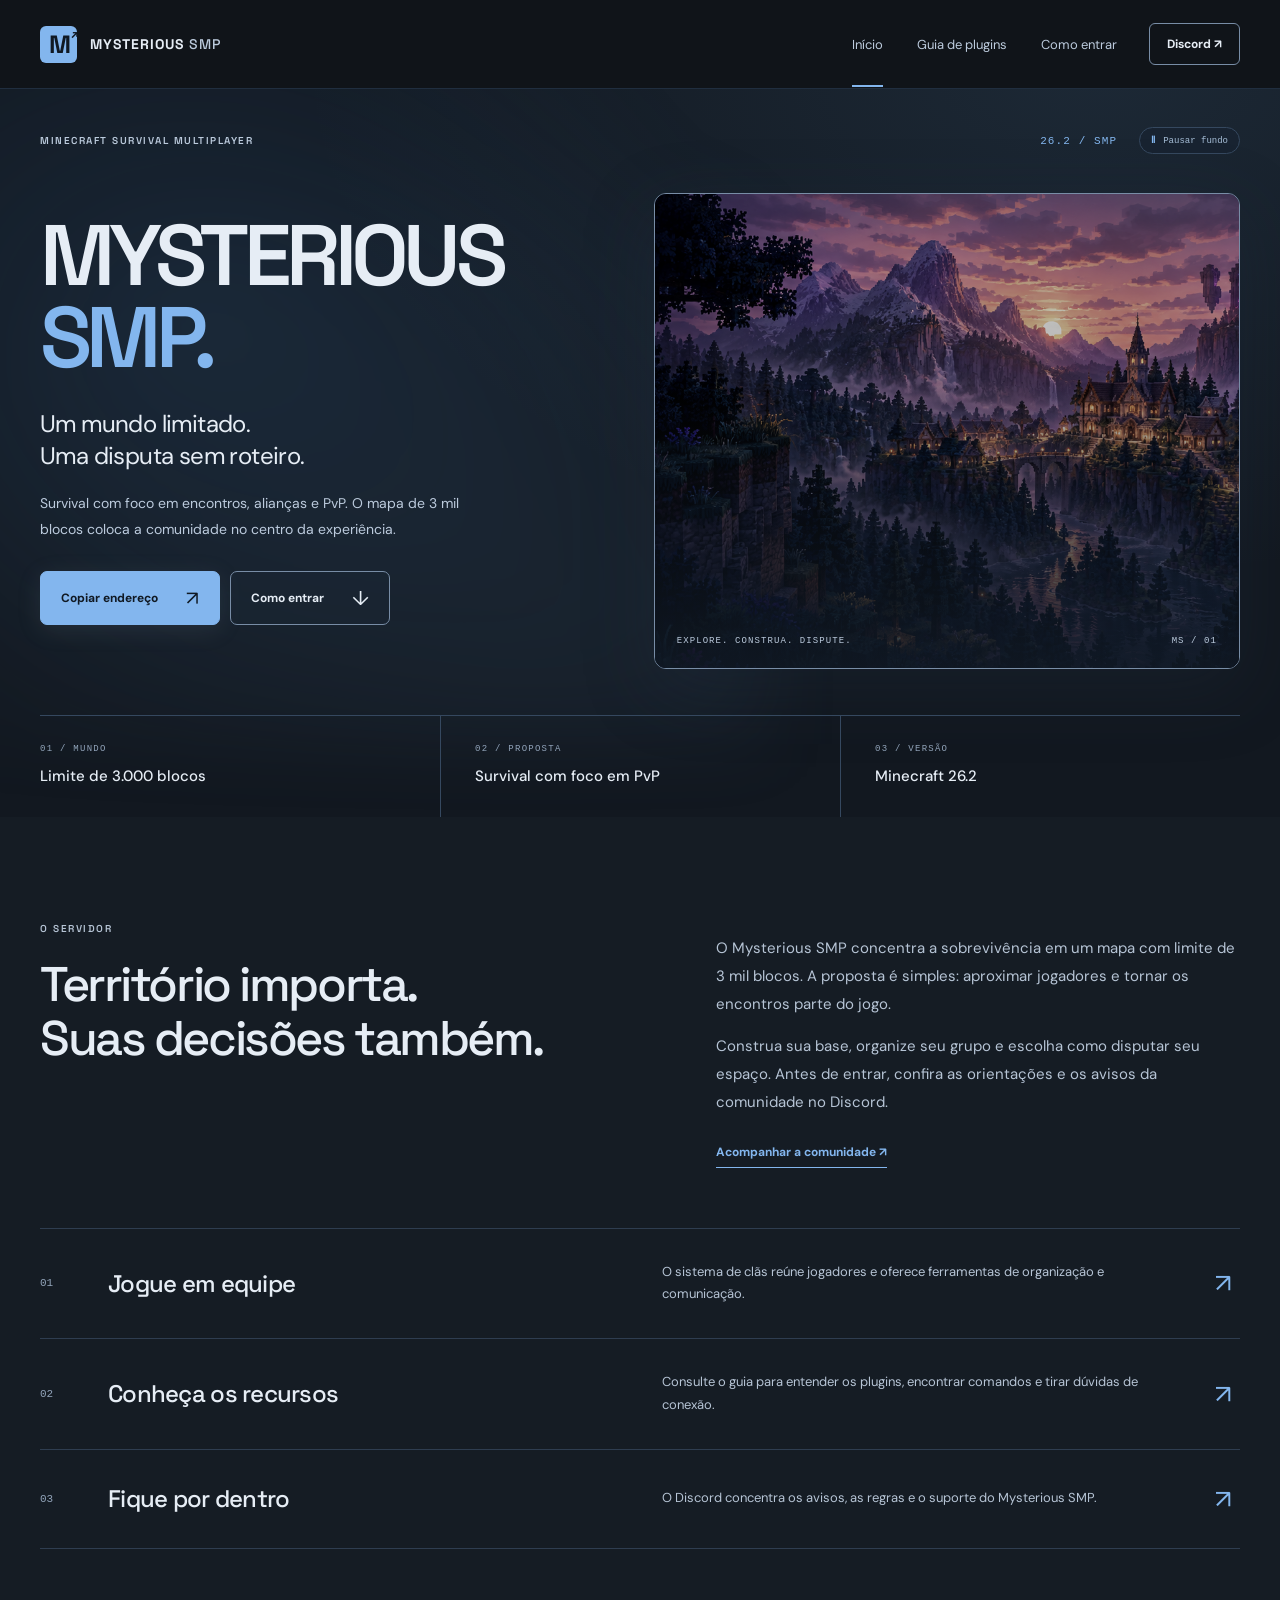
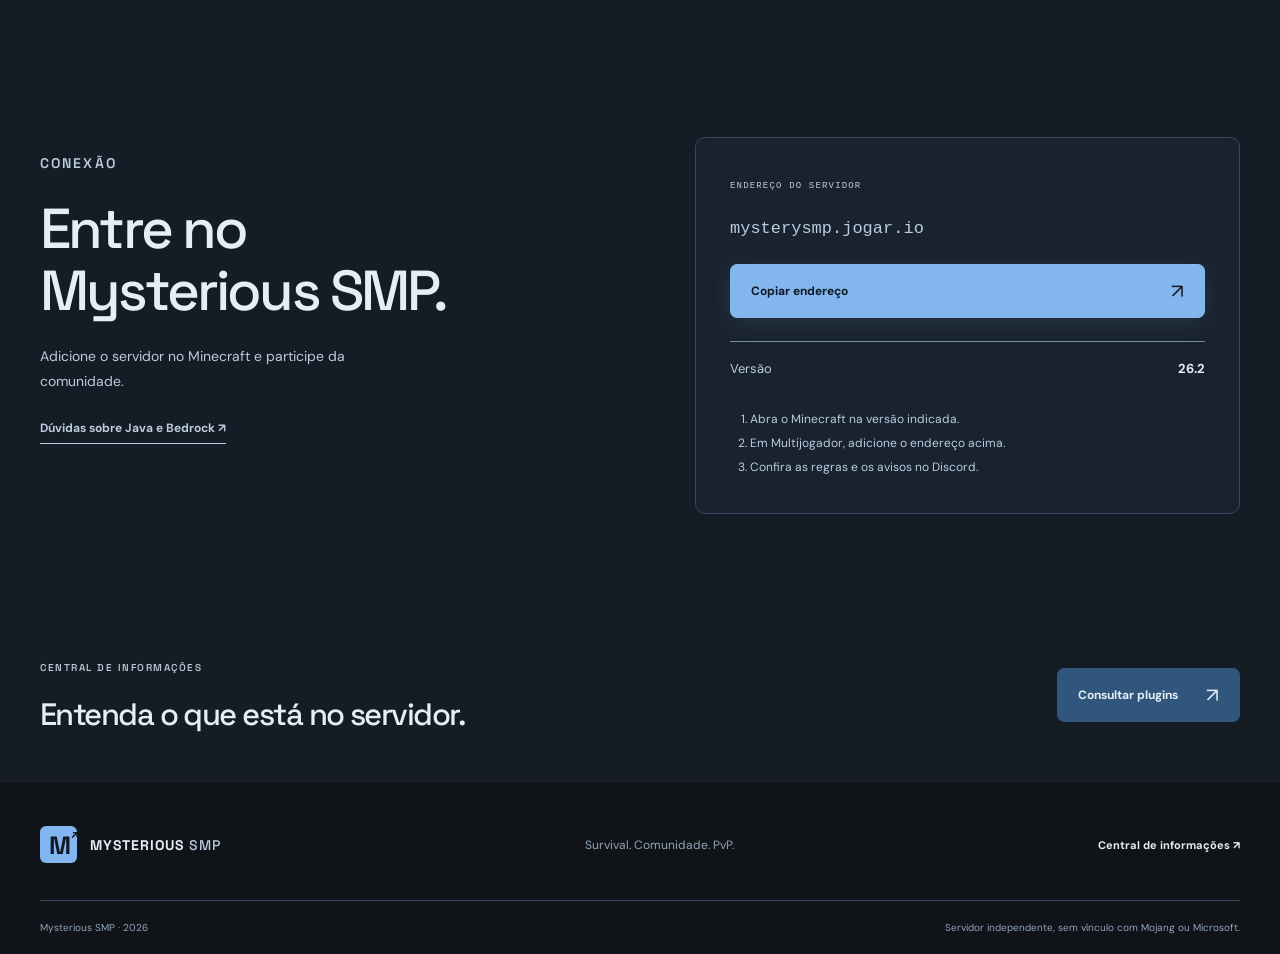
==== commit 3d926f81: "Atualizar IP para mysterysmp.jogar.io em todas as páginas" ====
--- a/index.html
+++ b/index.html
@@ -1 +1 @@
-<!doctype html><html lang="pt-BR"><head><meta charset="utf-8"><meta name="viewport" content="width=device-width, initial-scale=1"><meta name="theme-color" content="#121820"><meta name="description" content="Servidor Minecraft survival com limite de 3 mil blocos, clãs e PvP. Versão 26.2. Informações, plugins e endereço de conexão."><title>Survival e PvP — Mysterious SMP</title><link rel="icon" href="favicon-v4.svg"><link rel="preconnect" href="https://fonts.googleapis.com"><link rel="preconnect" href="https://fonts.gstatic.com" crossorigin><link href="https://fonts.googleapis.com/css2?family=DM+Sans:wght@400;500;600;700;800&family=Space+Grotesk:wght@500;600;700&display=swap" rel="stylesheet"><link rel="stylesheet" href="site.css"><link rel="stylesheet" href="theme-v4.css"><script src="app-v4.js" defer></script></head><body><a class="skip-link" href="#principal">Pular para o conteúdo</a><header class="site-header"><div class="shell header-inner"><a class="brand" href="index.html?v=4" aria-label="Mysterious SMP, início"><span class="brand-mark">M<span>↗</span></span><span>MYSTERIOUS <b>SMP</b></span></a><nav class="desktop-nav" aria-label="Navegação principal"><a aria-current="page" href="index.html?v=4">Início</a><a  href="plugins.html?v=4">Guia de plugins</a><a href="index.html?v=4#entrar">Como entrar</a></nav><a class="header-discord" href="https://discord.gg/eRbtBKewQ" target="_blank" rel="noopener noreferrer">Discord ↗</a><button class="menu-toggle" aria-label="Abrir menu" aria-expanded="false" aria-controls="mobile-menu"><span></span><span></span></button></div><nav class="mobile-nav" id="mobile-menu" aria-label="Navegação móvel" hidden><a href="index.html?v=4">Início</a><a href="plugins.html?v=4">Guia de plugins</a><a href="index.html?v=4#entrar">Como entrar</a><a href="https://discord.gg/eRbtBKewQ" target="_blank" rel="noopener noreferrer">Discord ↗</a></nav></header><main id="principal"><section class="hero"><div class="ambient" aria-hidden="true"><i style="--x:0%;--duration:13s;--delay:-0s"></i><i style="--x:47%;--duration:15s;--delay:-3s"></i><i style="--x:94%;--duration:17s;--delay:-6s"></i><i style="--x:41%;--duration:19s;--delay:-9s"></i><i style="--x:88%;--duration:21s;--delay:-12s"></i><i style="--x:35%;--duration:23s;--delay:-15s"></i><i style="--x:82%;--duration:25s;--delay:-18s"></i><i style="--x:29%;--duration:27s;--delay:-21s"></i><i style="--x:76%;--duration:13s;--delay:-24s"></i><i style="--x:23%;--duration:15s;--delay:-27s"></i><i style="--x:70%;--duration:17s;--delay:-30s"></i><i style="--x:17%;--duration:19s;--delay:-33s"></i><i style="--x:64%;--duration:21s;--delay:-36s"></i><i style="--x:11%;--duration:23s;--delay:-39s"></i><i style="--x:58%;--duration:25s;--delay:-42s"></i><i style="--x:5%;--duration:27s;--delay:-45s"></i><i style="--x:52%;--duration:13s;--delay:-48s"></i><i style="--x:99%;--duration:15s;--delay:-51s"></i><i style="--x:46%;--duration:17s;--delay:-54s"></i><i style="--x:93%;--duration:19s;--delay:-57s"></i><i style="--x:40%;--duration:21s;--delay:-60s"></i><i style="--x:87%;--duration:23s;--delay:-63s"></i></div><div class="shell hero-top"><p class="eyebrow">MINECRAFT SURVIVAL MULTIPLAYER</p><span class="edition">26.2 / SMP <button class="motion-toggle" type="button" aria-pressed="false">Pausar fundo</button></span></div><div class="shell hero-grid"><div class="hero-copy"><h1>MYSTERIOUS<br><span>SMP.</span></h1><p class="hero-lead">Um mundo limitado.<br>Uma disputa sem roteiro.</p><p class="hero-description">Survival com foco em encontros, alianças e PvP. O mapa de 3 mil blocos coloca a comunidade no centro da experiência.</p><div class="hero-actions"><button class="button primary copy-ip" data-copy="mysterysmp.io">Copiar endereço <span>↗</span></button><a class="button secondary" href="#entrar">Como entrar <span>↓</span></a></div></div><figure class="hero-art"><img src="hero.png" alt="Ilustração de um vale com construções e montanhas em um mundo de blocos"><figcaption><span>EXPLORE. CONSTRUA. DISPUTE.</span><span>MS / 01</span></figcaption></figure></div><div class="shell hero-specs"><div><span>01 / MUNDO</span><strong>Limite de 3.000 blocos</strong></div><div><span>02 / PROPOSTA</span><strong>Survival com foco em PvP</strong></div><div><span>03 / VERSÃO</span><strong>Minecraft 26.2</strong></div></div></section><section class="section light"><div class="shell intro-grid"><div><p class="eyebrow">O SERVIDOR</p><h2>Território importa.<br>Suas decisões também.</h2></div><div class="intro-text"><p>O Mysterious SMP concentra a sobrevivência em um mapa com limite de 3 mil blocos. A proposta é simples: aproximar jogadores e tornar os encontros parte do jogo.</p><p>Construa sua base, organize seu grupo e escolha como disputar seu espaço. Antes de entrar, confira as orientações e os avisos da comunidade no Discord.</p><a class="text-link" href="https://discord.gg/eRbtBKewQ" target="_blank" rel="noopener noreferrer">Acompanhar a comunidade ↗</a></div></div><div class="shell feature-rows"><article><span class="row-index">01</span><h3>Jogue em equipe</h3><p>O sistema de clãs reúne jogadores e oferece ferramentas de organização e comunicação.</p><a href="plugins.html?v=4#byteclans" aria-label="Ver informações de clãs">↗</a></article><article><span class="row-index">02</span><h3>Conheça os recursos</h3><p>Consulte o guia para entender os plugins, encontrar comandos e tirar dúvidas de conexão.</p><a href="plugins.html?v=4" aria-label="Abrir guia de plugins">↗</a></article><article><span class="row-index">03</span><h3>Fique por dentro</h3><p>O Discord concentra os avisos, as regras e o suporte do Mysterious SMP.</p><a href="https://discord.gg/eRbtBKewQ" target="_blank" rel="noopener noreferrer" aria-label="Abrir Discord">↗</a></article></div></section><section class="section join" id="entrar"><div class="shell join-grid"><div><p class="eyebrow">CONEXÃO</p><h2>Entre no<br>Mysterious SMP.</h2><p>Adicione o servidor no Minecraft e participe da comunidade.</p><a class="text-link" href="plugins.html?v=4#conexao">Dúvidas sobre Java e Bedrock ↗</a></div><div class="connection-panel"><span class="panel-label">ENDEREÇO DO SERVIDOR</span><code>mysterysmp.io</code><button class="button primary copy-ip" data-copy="mysterysmp.io">Copiar endereço <span>↗</span></button><div class="connection-detail"><span>Versão</span><strong>26.2</strong></div><ol class="join-steps"><li>Abra o Minecraft na versão indicada.</li><li>Em Multijogador, adicione o endereço acima.</li><li>Confira as regras e os avisos no Discord.</li></ol></div></div></section><section class="guide-callout light"><div class="shell"><div><p class="eyebrow">CENTRAL DE INFORMAÇÕES</p><h2>Entenda o que está no servidor.</h2></div><a class="button dark" href="plugins.html?v=4">Consultar plugins <span>↗</span></a></div></section></main><footer><div class="shell footer-inner"><a class="brand" href="index.html?v=4"><span class="brand-mark">M<span>↗</span></span><span>MYSTERIOUS <b>SMP</b></span></a><p>Survival. Comunidade. PvP.</p><a href="plugins.html?v=4">Central de informações ↗</a></div><div class="shell footer-bottom"><span>Mysterious SMP · 2026</span><span>Servidor independente, sem vínculo com Mojang ou Microsoft.</span></div></footer><div class="toast" role="status" aria-live="polite"></div></body></html>+<!doctype html><html lang="pt-BR"><head><meta charset="utf-8"><meta name="viewport" content="width=device-width, initial-scale=1"><meta name="theme-color" content="#121820"><meta name="description" content="Servidor Minecraft survival com limite de 3 mil blocos, clãs e PvP. Versão 26.2. Informações, plugins e endereço de conexão."><title>Survival e PvP — Mysterious SMP</title><link rel="icon" href="favicon-v4.svg"><link rel="preconnect" href="https://fonts.googleapis.com"><link rel="preconnect" href="https://fonts.gstatic.com" crossorigin><link href="https://fonts.googleapis.com/css2?family=DM+Sans:wght@400;500;600;700;800&family=Space+Grotesk:wght@500;600;700&display=swap" rel="stylesheet"><link rel="stylesheet" href="site.css"><link rel="stylesheet" href="theme-v4.css"><script src="app-v4.js" defer></script></head><body><a class="skip-link" href="#principal">Pular para o conteúdo</a><header class="site-header"><div class="shell header-inner"><a class="brand" href="index.html?v=4" aria-label="Mysterious SMP, início"><span class="brand-mark">M<span>↗</span></span><span>MYSTERIOUS <b>SMP</b></span></a><nav class="desktop-nav" aria-label="Navegação principal"><a aria-current="page" href="index.html?v=4">Início</a><a  href="plugins.html?v=4">Guia de plugins</a><a href="index.html?v=4#entrar">Como entrar</a></nav><a class="header-discord" href="https://discord.gg/eRbtBKewQ" target="_blank" rel="noopener noreferrer">Discord ↗</a><button class="menu-toggle" aria-label="Abrir menu" aria-expanded="false" aria-controls="mobile-menu"><span></span><span></span></button></div><nav class="mobile-nav" id="mobile-menu" aria-label="Navegação móvel" hidden><a href="index.html?v=4">Início</a><a href="plugins.html?v=4">Guia de plugins</a><a href="index.html?v=4#entrar">Como entrar</a><a href="https://discord.gg/eRbtBKewQ" target="_blank" rel="noopener noreferrer">Discord ↗</a></nav></header><main id="principal"><section class="hero"><div class="ambient" aria-hidden="true"><i style="--x:0%;--duration:13s;--delay:-0s"></i><i style="--x:47%;--duration:15s;--delay:-3s"></i><i style="--x:94%;--duration:17s;--delay:-6s"></i><i style="--x:41%;--duration:19s;--delay:-9s"></i><i style="--x:88%;--duration:21s;--delay:-12s"></i><i style="--x:35%;--duration:23s;--delay:-15s"></i><i style="--x:82%;--duration:25s;--delay:-18s"></i><i style="--x:29%;--duration:27s;--delay:-21s"></i><i style="--x:76%;--duration:13s;--delay:-24s"></i><i style="--x:23%;--duration:15s;--delay:-27s"></i><i style="--x:70%;--duration:17s;--delay:-30s"></i><i style="--x:17%;--duration:19s;--delay:-33s"></i><i style="--x:64%;--duration:21s;--delay:-36s"></i><i style="--x:11%;--duration:23s;--delay:-39s"></i><i style="--x:58%;--duration:25s;--delay:-42s"></i><i style="--x:5%;--duration:27s;--delay:-45s"></i><i style="--x:52%;--duration:13s;--delay:-48s"></i><i style="--x:99%;--duration:15s;--delay:-51s"></i><i style="--x:46%;--duration:17s;--delay:-54s"></i><i style="--x:93%;--duration:19s;--delay:-57s"></i><i style="--x:40%;--duration:21s;--delay:-60s"></i><i style="--x:87%;--duration:23s;--delay:-63s"></i></div><div class="shell hero-top"><p class="eyebrow">MINECRAFT SURVIVAL MULTIPLAYER</p><span class="edition">26.2 / SMP <button class="motion-toggle" type="button" aria-pressed="false">Pausar fundo</button></span></div><div class="shell hero-grid"><div class="hero-copy"><h1>MYSTERIOUS<br><span>SMP.</span></h1><p class="hero-lead">Um mundo limitado.<br>Uma disputa sem roteiro.</p><p class="hero-description">Survival com foco em encontros, alianças e PvP. O mapa de 3 mil blocos coloca a comunidade no centro da experiência.</p><div class="hero-actions"><button class="button primary copy-ip" data-copy="mysterysmp.jogar.io">Copiar endereço <span>↗</span></button><a class="button secondary" href="#entrar">Como entrar <span>↓</span></a></div></div><figure class="hero-art"><img src="hero.png" alt="Ilustração de um vale com construções e montanhas em um mundo de blocos"><figcaption><span>EXPLORE. CONSTRUA. DISPUTE.</span><span>MS / 01</span></figcaption></figure></div><div class="shell hero-specs"><div><span>01 / MUNDO</span><strong>Limite de 3.000 blocos</strong></div><div><span>02 / PROPOSTA</span><strong>Survival com foco em PvP</strong></div><div><span>03 / VERSÃO</span><strong>Minecraft 26.2</strong></div></div></section><section class="section light"><div class="shell intro-grid"><div><p class="eyebrow">O SERVIDOR</p><h2>Território importa.<br>Suas decisões também.</h2></div><div class="intro-text"><p>O Mysterious SMP concentra a sobrevivência em um mapa com limite de 3 mil blocos. A proposta é simples: aproximar jogadores e tornar os encontros parte do jogo.</p><p>Construa sua base, organize seu grupo e escolha como disputar seu espaço. Antes de entrar, confira as orientações e os avisos da comunidade no Discord.</p><a class="text-link" href="https://discord.gg/eRbtBKewQ" target="_blank" rel="noopener noreferrer">Acompanhar a comunidade ↗</a></div></div><div class="shell feature-rows"><article><span class="row-index">01</span><h3>Jogue em equipe</h3><p>O sistema de clãs reúne jogadores e oferece ferramentas de organização e comunicação.</p><a href="plugins.html?v=4#byteclans" aria-label="Ver informações de clãs">↗</a></article><article><span class="row-index">02</span><h3>Conheça os recursos</h3><p>Consulte o guia para entender os plugins, encontrar comandos e tirar dúvidas de conexão.</p><a href="plugins.html?v=4" aria-label="Abrir guia de plugins">↗</a></article><article><span class="row-index">03</span><h3>Fique por dentro</h3><p>O Discord concentra os avisos, as regras e o suporte do Mysterious SMP.</p><a href="https://discord.gg/eRbtBKewQ" target="_blank" rel="noopener noreferrer" aria-label="Abrir Discord">↗</a></article></div></section><section class="section join" id="entrar"><div class="shell join-grid"><div><p class="eyebrow">CONEXÃO</p><h2>Entre no<br>Mysterious SMP.</h2><p>Adicione o servidor no Minecraft e participe da comunidade.</p><a class="text-link" href="plugins.html?v=4#conexao">Dúvidas sobre Java e Bedrock ↗</a></div><div class="connection-panel"><span class="panel-label">ENDEREÇO DO SERVIDOR</span><code>mysterysmp.jogar.io</code><button class="button primary copy-ip" data-copy="mysterysmp.jogar.io">Copiar endereço <span>↗</span></button><div class="connection-detail"><span>Versão</span><strong>26.2</strong></div><ol class="join-steps"><li>Abra o Minecraft na versão indicada.</li><li>Em Multijogador, adicione o endereço acima.</li><li>Confira as regras e os avisos no Discord.</li></ol></div></div></section><section class="guide-callout light"><div class="shell"><div><p class="eyebrow">CENTRAL DE INFORMAÇÕES</p><h2>Entenda o que está no servidor.</h2></div><a class="button dark" href="plugins.html?v=4">Consultar plugins <span>↗</span></a></div></section></main><footer><div class="shell footer-inner"><a class="brand" href="index.html?v=4"><span class="brand-mark">M<span>↗</span></span><span>MYSTERIOUS <b>SMP</b></span></a><p>Survival. Comunidade. PvP.</p><a href="plugins.html?v=4">Central de informações ↗</a></div><div class="shell footer-bottom"><span>Mysterious SMP · 2026</span><span>Servidor independente, sem vínculo com Mojang ou Microsoft.</span></div></footer><div class="toast" role="status" aria-live="polite"></div></body></html>
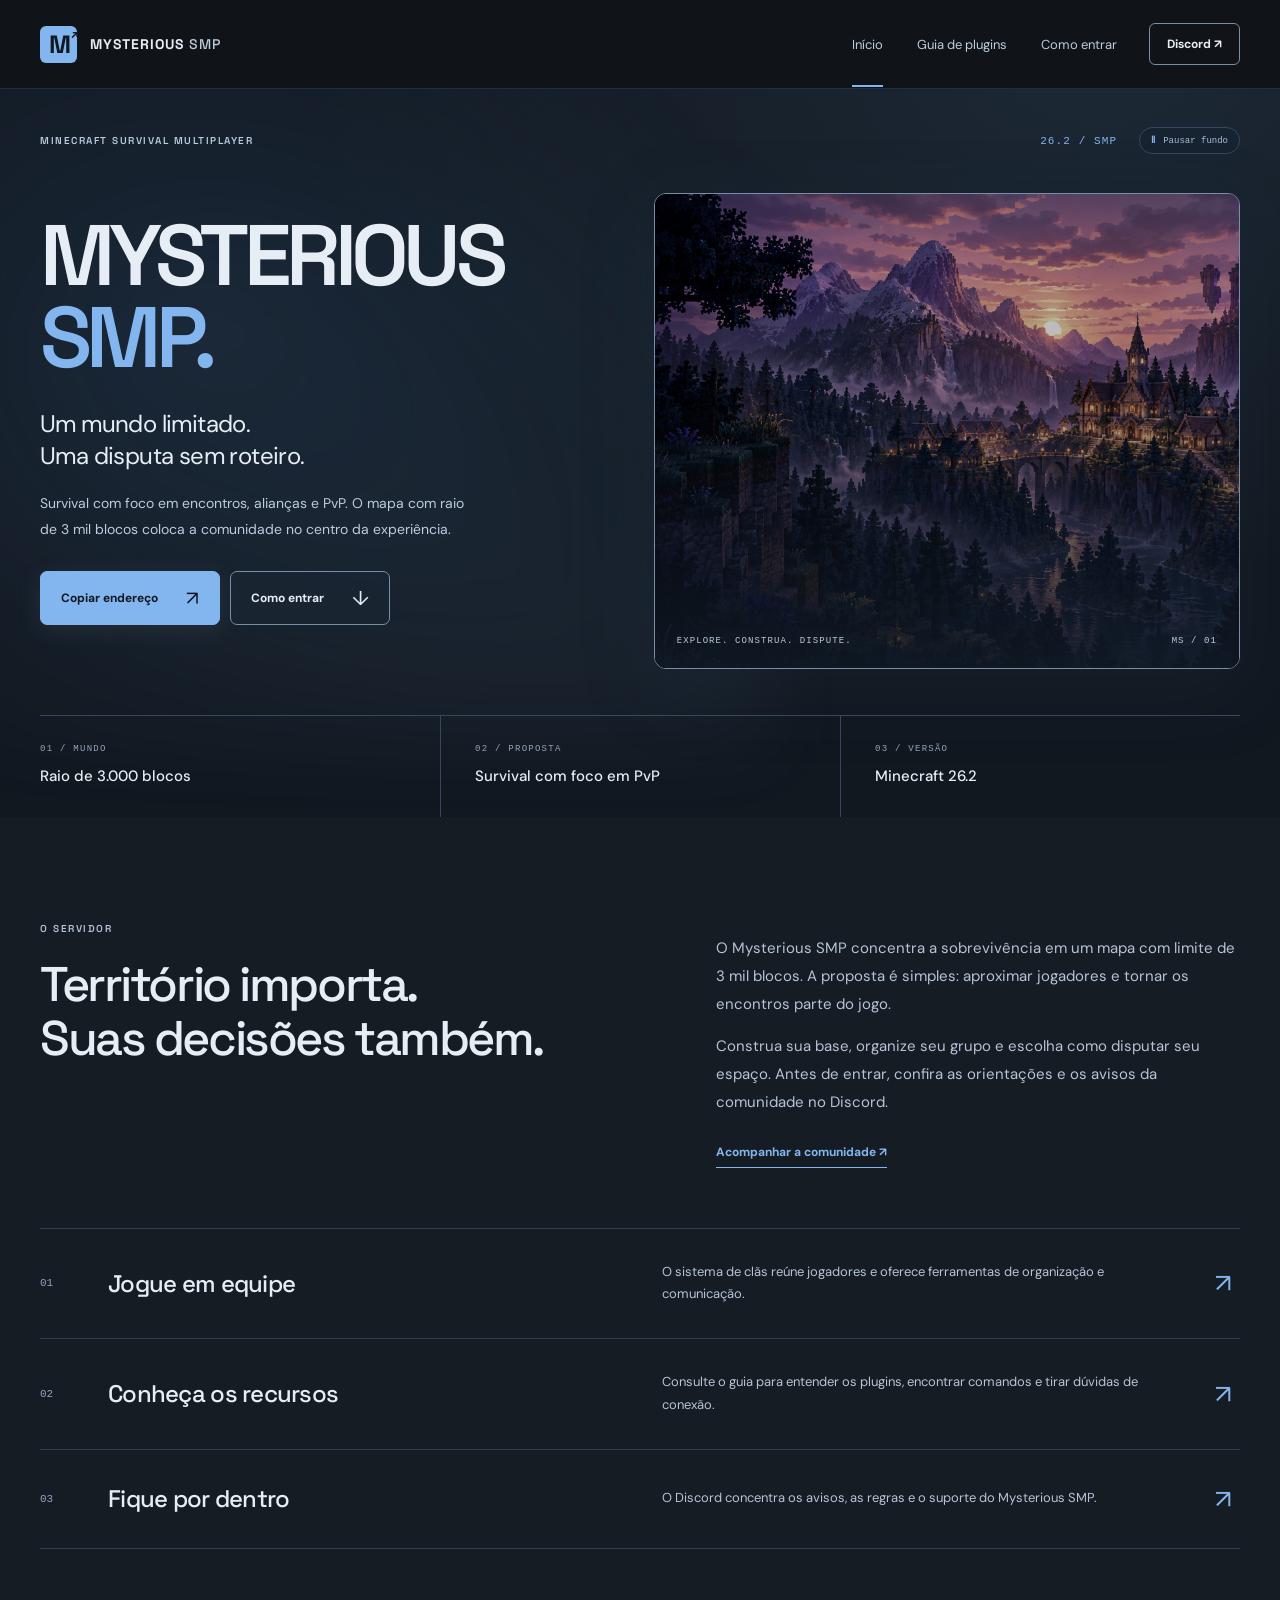
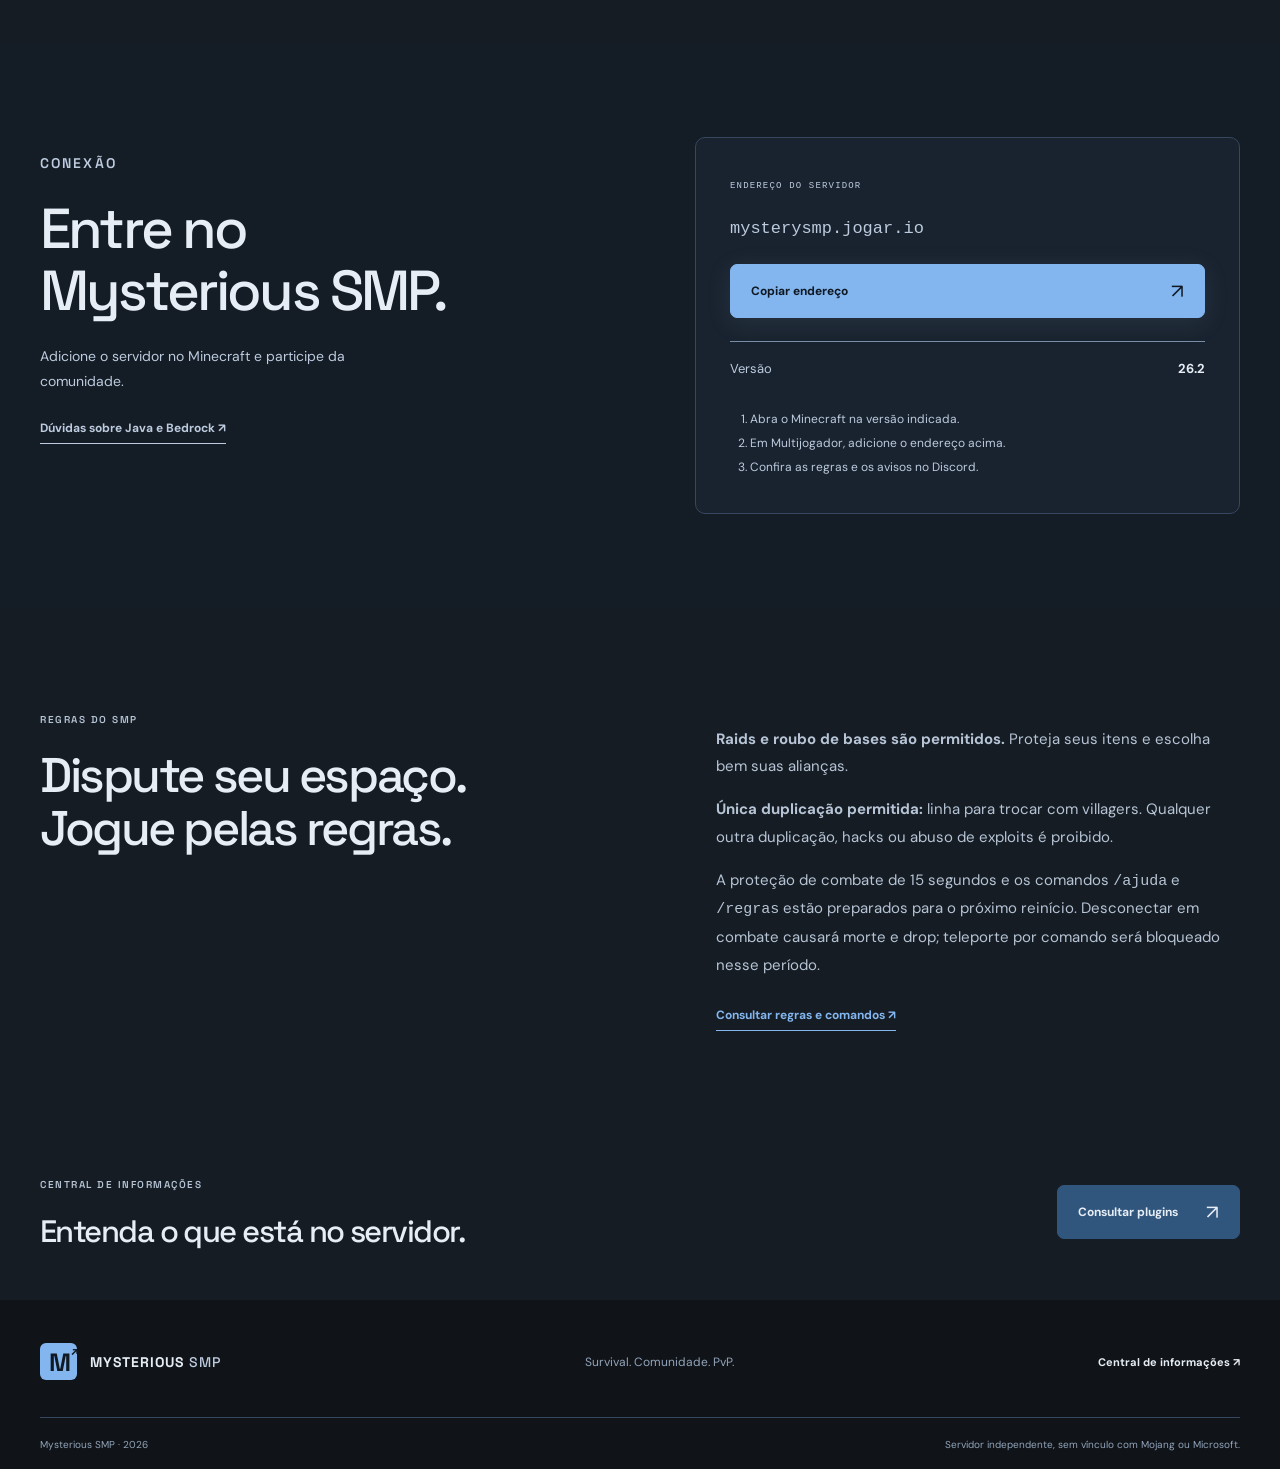
==== commit 839b3341: "Explica raids e exceção de dupe de linha nas regras do SMP" ====
--- a/index.html
+++ b/index.html
@@ -1 +1 @@
-<!doctype html><html lang="pt-BR"><head><meta charset="utf-8"><meta name="viewport" content="width=device-width, initial-scale=1"><meta name="theme-color" content="#121820"><meta name="description" content="Servidor Minecraft survival com limite de 3 mil blocos, clãs e PvP. Versão 26.2. Informações, plugins e endereço de conexão."><title>Survival e PvP — Mysterious SMP</title><link rel="icon" href="favicon-v4.svg"><link rel="preconnect" href="https://fonts.googleapis.com"><link rel="preconnect" href="https://fonts.gstatic.com" crossorigin><link href="https://fonts.googleapis.com/css2?family=DM+Sans:wght@400;500;600;700;800&family=Space+Grotesk:wght@500;600;700&display=swap" rel="stylesheet"><link rel="stylesheet" href="site.css"><link rel="stylesheet" href="theme-v4.css"><script src="app-v4.js" defer></script></head><body><a class="skip-link" href="#principal">Pular para o conteúdo</a><header class="site-header"><div class="shell header-inner"><a class="brand" href="index.html?v=4" aria-label="Mysterious SMP, início"><span class="brand-mark">M<span>↗</span></span><span>MYSTERIOUS <b>SMP</b></span></a><nav class="desktop-nav" aria-label="Navegação principal"><a aria-current="page" href="index.html?v=4">Início</a><a  href="plugins.html?v=4">Guia de plugins</a><a href="index.html?v=4#entrar">Como entrar</a></nav><a class="header-discord" href="https://discord.gg/eRbtBKewQ" target="_blank" rel="noopener noreferrer">Discord ↗</a><button class="menu-toggle" aria-label="Abrir menu" aria-expanded="false" aria-controls="mobile-menu"><span></span><span></span></button></div><nav class="mobile-nav" id="mobile-menu" aria-label="Navegação móvel" hidden><a href="index.html?v=4">Início</a><a href="plugins.html?v=4">Guia de plugins</a><a href="index.html?v=4#entrar">Como entrar</a><a href="https://discord.gg/eRbtBKewQ" target="_blank" rel="noopener noreferrer">Discord ↗</a></nav></header><main id="principal"><section class="hero"><div class="ambient" aria-hidden="true"><i style="--x:0%;--duration:13s;--delay:-0s"></i><i style="--x:47%;--duration:15s;--delay:-3s"></i><i style="--x:94%;--duration:17s;--delay:-6s"></i><i style="--x:41%;--duration:19s;--delay:-9s"></i><i style="--x:88%;--duration:21s;--delay:-12s"></i><i style="--x:35%;--duration:23s;--delay:-15s"></i><i style="--x:82%;--duration:25s;--delay:-18s"></i><i style="--x:29%;--duration:27s;--delay:-21s"></i><i style="--x:76%;--duration:13s;--delay:-24s"></i><i style="--x:23%;--duration:15s;--delay:-27s"></i><i style="--x:70%;--duration:17s;--delay:-30s"></i><i style="--x:17%;--duration:19s;--delay:-33s"></i><i style="--x:64%;--duration:21s;--delay:-36s"></i><i style="--x:11%;--duration:23s;--delay:-39s"></i><i style="--x:58%;--duration:25s;--delay:-42s"></i><i style="--x:5%;--duration:27s;--delay:-45s"></i><i style="--x:52%;--duration:13s;--delay:-48s"></i><i style="--x:99%;--duration:15s;--delay:-51s"></i><i style="--x:46%;--duration:17s;--delay:-54s"></i><i style="--x:93%;--duration:19s;--delay:-57s"></i><i style="--x:40%;--duration:21s;--delay:-60s"></i><i style="--x:87%;--duration:23s;--delay:-63s"></i></div><div class="shell hero-top"><p class="eyebrow">MINECRAFT SURVIVAL MULTIPLAYER</p><span class="edition">26.2 / SMP <button class="motion-toggle" type="button" aria-pressed="false">Pausar fundo</button></span></div><div class="shell hero-grid"><div class="hero-copy"><h1>MYSTERIOUS<br><span>SMP.</span></h1><p class="hero-lead">Um mundo limitado.<br>Uma disputa sem roteiro.</p><p class="hero-description">Survival com foco em encontros, alianças e PvP. O mapa de 3 mil blocos coloca a comunidade no centro da experiência.</p><div class="hero-actions"><button class="button primary copy-ip" data-copy="mysterysmp.jogar.io">Copiar endereço <span>↗</span></button><a class="button secondary" href="#entrar">Como entrar <span>↓</span></a></div></div><figure class="hero-art"><img src="hero.png" alt="Ilustração de um vale com construções e montanhas em um mundo de blocos"><figcaption><span>EXPLORE. CONSTRUA. DISPUTE.</span><span>MS / 01</span></figcaption></figure></div><div class="shell hero-specs"><div><span>01 / MUNDO</span><strong>Limite de 3.000 blocos</strong></div><div><span>02 / PROPOSTA</span><strong>Survival com foco em PvP</strong></div><div><span>03 / VERSÃO</span><strong>Minecraft 26.2</strong></div></div></section><section class="section light"><div class="shell intro-grid"><div><p class="eyebrow">O SERVIDOR</p><h2>Território importa.<br>Suas decisões também.</h2></div><div class="intro-text"><p>O Mysterious SMP concentra a sobrevivência em um mapa com limite de 3 mil blocos. A proposta é simples: aproximar jogadores e tornar os encontros parte do jogo.</p><p>Construa sua base, organize seu grupo e escolha como disputar seu espaço. Antes de entrar, confira as orientações e os avisos da comunidade no Discord.</p><a class="text-link" href="https://discord.gg/eRbtBKewQ" target="_blank" rel="noopener noreferrer">Acompanhar a comunidade ↗</a></div></div><div class="shell feature-rows"><article><span class="row-index">01</span><h3>Jogue em equipe</h3><p>O sistema de clãs reúne jogadores e oferece ferramentas de organização e comunicação.</p><a href="plugins.html?v=4#byteclans" aria-label="Ver informações de clãs">↗</a></article><article><span class="row-index">02</span><h3>Conheça os recursos</h3><p>Consulte o guia para entender os plugins, encontrar comandos e tirar dúvidas de conexão.</p><a href="plugins.html?v=4" aria-label="Abrir guia de plugins">↗</a></article><article><span class="row-index">03</span><h3>Fique por dentro</h3><p>O Discord concentra os avisos, as regras e o suporte do Mysterious SMP.</p><a href="https://discord.gg/eRbtBKewQ" target="_blank" rel="noopener noreferrer" aria-label="Abrir Discord">↗</a></article></div></section><section class="section join" id="entrar"><div class="shell join-grid"><div><p class="eyebrow">CONEXÃO</p><h2>Entre no<br>Mysterious SMP.</h2><p>Adicione o servidor no Minecraft e participe da comunidade.</p><a class="text-link" href="plugins.html?v=4#conexao">Dúvidas sobre Java e Bedrock ↗</a></div><div class="connection-panel"><span class="panel-label">ENDEREÇO DO SERVIDOR</span><code>mysterysmp.jogar.io</code><button class="button primary copy-ip" data-copy="mysterysmp.jogar.io">Copiar endereço <span>↗</span></button><div class="connection-detail"><span>Versão</span><strong>26.2</strong></div><ol class="join-steps"><li>Abra o Minecraft na versão indicada.</li><li>Em Multijogador, adicione o endereço acima.</li><li>Confira as regras e os avisos no Discord.</li></ol></div></div></section><section class="guide-callout light"><div class="shell"><div><p class="eyebrow">CENTRAL DE INFORMAÇÕES</p><h2>Entenda o que está no servidor.</h2></div><a class="button dark" href="plugins.html?v=4">Consultar plugins <span>↗</span></a></div></section></main><footer><div class="shell footer-inner"><a class="brand" href="index.html?v=4"><span class="brand-mark">M<span>↗</span></span><span>MYSTERIOUS <b>SMP</b></span></a><p>Survival. Comunidade. PvP.</p><a href="plugins.html?v=4">Central de informações ↗</a></div><div class="shell footer-bottom"><span>Mysterious SMP · 2026</span><span>Servidor independente, sem vínculo com Mojang ou Microsoft.</span></div></footer><div class="toast" role="status" aria-live="polite"></div></body></html>
+<!doctype html><html lang="pt-BR"><head><meta charset="utf-8"><meta name="viewport" content="width=device-width, initial-scale=1"><meta name="theme-color" content="#121820"><meta name="description" content="Servidor Minecraft survival com limite de 3 mil blocos, clãs e PvP. Versão 26.2. Informações, plugins e endereço de conexão."><title>Survival e PvP — Mysterious SMP</title><link rel="icon" href="favicon-v4.svg"><link rel="preconnect" href="https://fonts.googleapis.com"><link rel="preconnect" href="https://fonts.gstatic.com" crossorigin><link href="https://fonts.googleapis.com/css2?family=DM+Sans:wght@400;500;600;700;800&family=Space+Grotesk:wght@500;600;700&display=swap" rel="stylesheet"><link rel="stylesheet" href="site.css"><link rel="stylesheet" href="theme-v4.css"><script src="app-v4.js" defer></script></head><body><a class="skip-link" href="#principal">Pular para o conteúdo</a><header class="site-header"><div class="shell header-inner"><a class="brand" href="index.html?v=4" aria-label="Mysterious SMP, início"><span class="brand-mark">M<span>↗</span></span><span>MYSTERIOUS <b>SMP</b></span></a><nav class="desktop-nav" aria-label="Navegação principal"><a aria-current="page" href="index.html?v=4">Início</a><a  href="plugins.html?v=4">Guia de plugins</a><a href="index.html?v=4#entrar">Como entrar</a></nav><a class="header-discord" href="https://discord.gg/eRbtBKewQ" target="_blank" rel="noopener noreferrer">Discord ↗</a><button class="menu-toggle" aria-label="Abrir menu" aria-expanded="false" aria-controls="mobile-menu"><span></span><span></span></button></div><nav class="mobile-nav" id="mobile-menu" aria-label="Navegação móvel" hidden><a href="index.html?v=4">Início</a><a href="plugins.html?v=4">Guia de plugins</a><a href="index.html?v=4#entrar">Como entrar</a><a href="https://discord.gg/eRbtBKewQ" target="_blank" rel="noopener noreferrer">Discord ↗</a></nav></header><main id="principal"><section class="hero"><div class="ambient" aria-hidden="true"><i style="--x:0%;--duration:13s;--delay:-0s"></i><i style="--x:47%;--duration:15s;--delay:-3s"></i><i style="--x:94%;--duration:17s;--delay:-6s"></i><i style="--x:41%;--duration:19s;--delay:-9s"></i><i style="--x:88%;--duration:21s;--delay:-12s"></i><i style="--x:35%;--duration:23s;--delay:-15s"></i><i style="--x:82%;--duration:25s;--delay:-18s"></i><i style="--x:29%;--duration:27s;--delay:-21s"></i><i style="--x:76%;--duration:13s;--delay:-24s"></i><i style="--x:23%;--duration:15s;--delay:-27s"></i><i style="--x:70%;--duration:17s;--delay:-30s"></i><i style="--x:17%;--duration:19s;--delay:-33s"></i><i style="--x:64%;--duration:21s;--delay:-36s"></i><i style="--x:11%;--duration:23s;--delay:-39s"></i><i style="--x:58%;--duration:25s;--delay:-42s"></i><i style="--x:5%;--duration:27s;--delay:-45s"></i><i style="--x:52%;--duration:13s;--delay:-48s"></i><i style="--x:99%;--duration:15s;--delay:-51s"></i><i style="--x:46%;--duration:17s;--delay:-54s"></i><i style="--x:93%;--duration:19s;--delay:-57s"></i><i style="--x:40%;--duration:21s;--delay:-60s"></i><i style="--x:87%;--duration:23s;--delay:-63s"></i></div><div class="shell hero-top"><p class="eyebrow">MINECRAFT SURVIVAL MULTIPLAYER</p><span class="edition">26.2 / SMP <button class="motion-toggle" type="button" aria-pressed="false">Pausar fundo</button></span></div><div class="shell hero-grid"><div class="hero-copy"><h1>MYSTERIOUS<br><span>SMP.</span></h1><p class="hero-lead">Um mundo limitado.<br>Uma disputa sem roteiro.</p><p class="hero-description">Survival com foco em encontros, alianças e PvP. O mapa com raio de 3 mil blocos coloca a comunidade no centro da experiência.</p><div class="hero-actions"><button class="button primary copy-ip" data-copy="mysterysmp.jogar.io">Copiar endereço <span>↗</span></button><a class="button secondary" href="#entrar">Como entrar <span>↓</span></a></div></div><figure class="hero-art"><img src="hero.png" alt="Ilustração de um vale com construções e montanhas em um mundo de blocos"><figcaption><span>EXPLORE. CONSTRUA. DISPUTE.</span><span>MS / 01</span></figcaption></figure></div><div class="shell hero-specs"><div><span>01 / MUNDO</span><strong>Raio de 3.000 blocos</strong></div><div><span>02 / PROPOSTA</span><strong>Survival com foco em PvP</strong></div><div><span>03 / VERSÃO</span><strong>Minecraft 26.2</strong></div></div></section><section class="section light"><div class="shell intro-grid"><div><p class="eyebrow">O SERVIDOR</p><h2>Território importa.<br>Suas decisões também.</h2></div><div class="intro-text"><p>O Mysterious SMP concentra a sobrevivência em um mapa com limite de 3 mil blocos. A proposta é simples: aproximar jogadores e tornar os encontros parte do jogo.</p><p>Construa sua base, organize seu grupo e escolha como disputar seu espaço. Antes de entrar, confira as orientações e os avisos da comunidade no Discord.</p><a class="text-link" href="https://discord.gg/eRbtBKewQ" target="_blank" rel="noopener noreferrer">Acompanhar a comunidade ↗</a></div></div><div class="shell feature-rows"><article><span class="row-index">01</span><h3>Jogue em equipe</h3><p>O sistema de clãs reúne jogadores e oferece ferramentas de organização e comunicação.</p><a href="plugins.html?v=4#byteclans" aria-label="Ver informações de clãs">↗</a></article><article><span class="row-index">02</span><h3>Conheça os recursos</h3><p>Consulte o guia para entender os plugins, encontrar comandos e tirar dúvidas de conexão.</p><a href="plugins.html?v=4" aria-label="Abrir guia de plugins">↗</a></article><article><span class="row-index">03</span><h3>Fique por dentro</h3><p>O Discord concentra os avisos, as regras e o suporte do Mysterious SMP.</p><a href="https://discord.gg/eRbtBKewQ" target="_blank" rel="noopener noreferrer" aria-label="Abrir Discord">↗</a></article></div></section><section class="section join" id="entrar"><div class="shell join-grid"><div><p class="eyebrow">CONEXÃO</p><h2>Entre no<br>Mysterious SMP.</h2><p>Adicione o servidor no Minecraft e participe da comunidade.</p><a class="text-link" href="plugins.html?v=4#conexao">Dúvidas sobre Java e Bedrock ↗</a></div><div class="connection-panel"><span class="panel-label">ENDEREÇO DO SERVIDOR</span><code>mysterysmp.jogar.io</code><button class="button primary copy-ip" data-copy="mysterysmp.jogar.io">Copiar endereço <span>↗</span></button><div class="connection-detail"><span>Versão</span><strong>26.2</strong></div><ol class="join-steps"><li>Abra o Minecraft na versão indicada.</li><li>Em Multijogador, adicione o endereço acima.</li><li>Confira as regras e os avisos no Discord.</li></ol></div></div></section><section class="section light" id="regras"><div class="shell intro-grid"><div><p class="eyebrow">REGRAS DO SMP</p><h2>Dispute seu espaço.<br>Jogue pelas regras.</h2></div><div class="intro-text"><p><strong>Raids e roubo de bases são permitidos.</strong> Proteja seus itens e escolha bem suas alianças.</p><p><strong>Única duplicação permitida:</strong> linha para trocar com villagers. Qualquer outra duplicação, hacks ou abuso de exploits é proibido.</p><p>A proteção de combate de 15 segundos e os comandos <code>/ajuda</code> e <code>/regras</code> estão preparados para o próximo reinício. Desconectar em combate causará morte e drop; teleporte por comando será bloqueado nesse período.</p><a class="text-link" href="plugins.html?v=4#regras">Consultar regras e comandos ↗</a></div></div></section><section class="guide-callout light"><div class="shell"><div><p class="eyebrow">CENTRAL DE INFORMAÇÕES</p><h2>Entenda o que está no servidor.</h2></div><a class="button dark" href="plugins.html?v=4">Consultar plugins <span>↗</span></a></div></section></main><footer><div class="shell footer-inner"><a class="brand" href="index.html?v=4"><span class="brand-mark">M<span>↗</span></span><span>MYSTERIOUS <b>SMP</b></span></a><p>Survival. Comunidade. PvP.</p><a href="plugins.html?v=4">Central de informações ↗</a></div><div class="shell footer-bottom"><span>Mysterious SMP · 2026</span><span>Servidor independente, sem vínculo com Mojang ou Microsoft.</span></div></footer><div class="toast" role="status" aria-live="polite"></div></body></html>
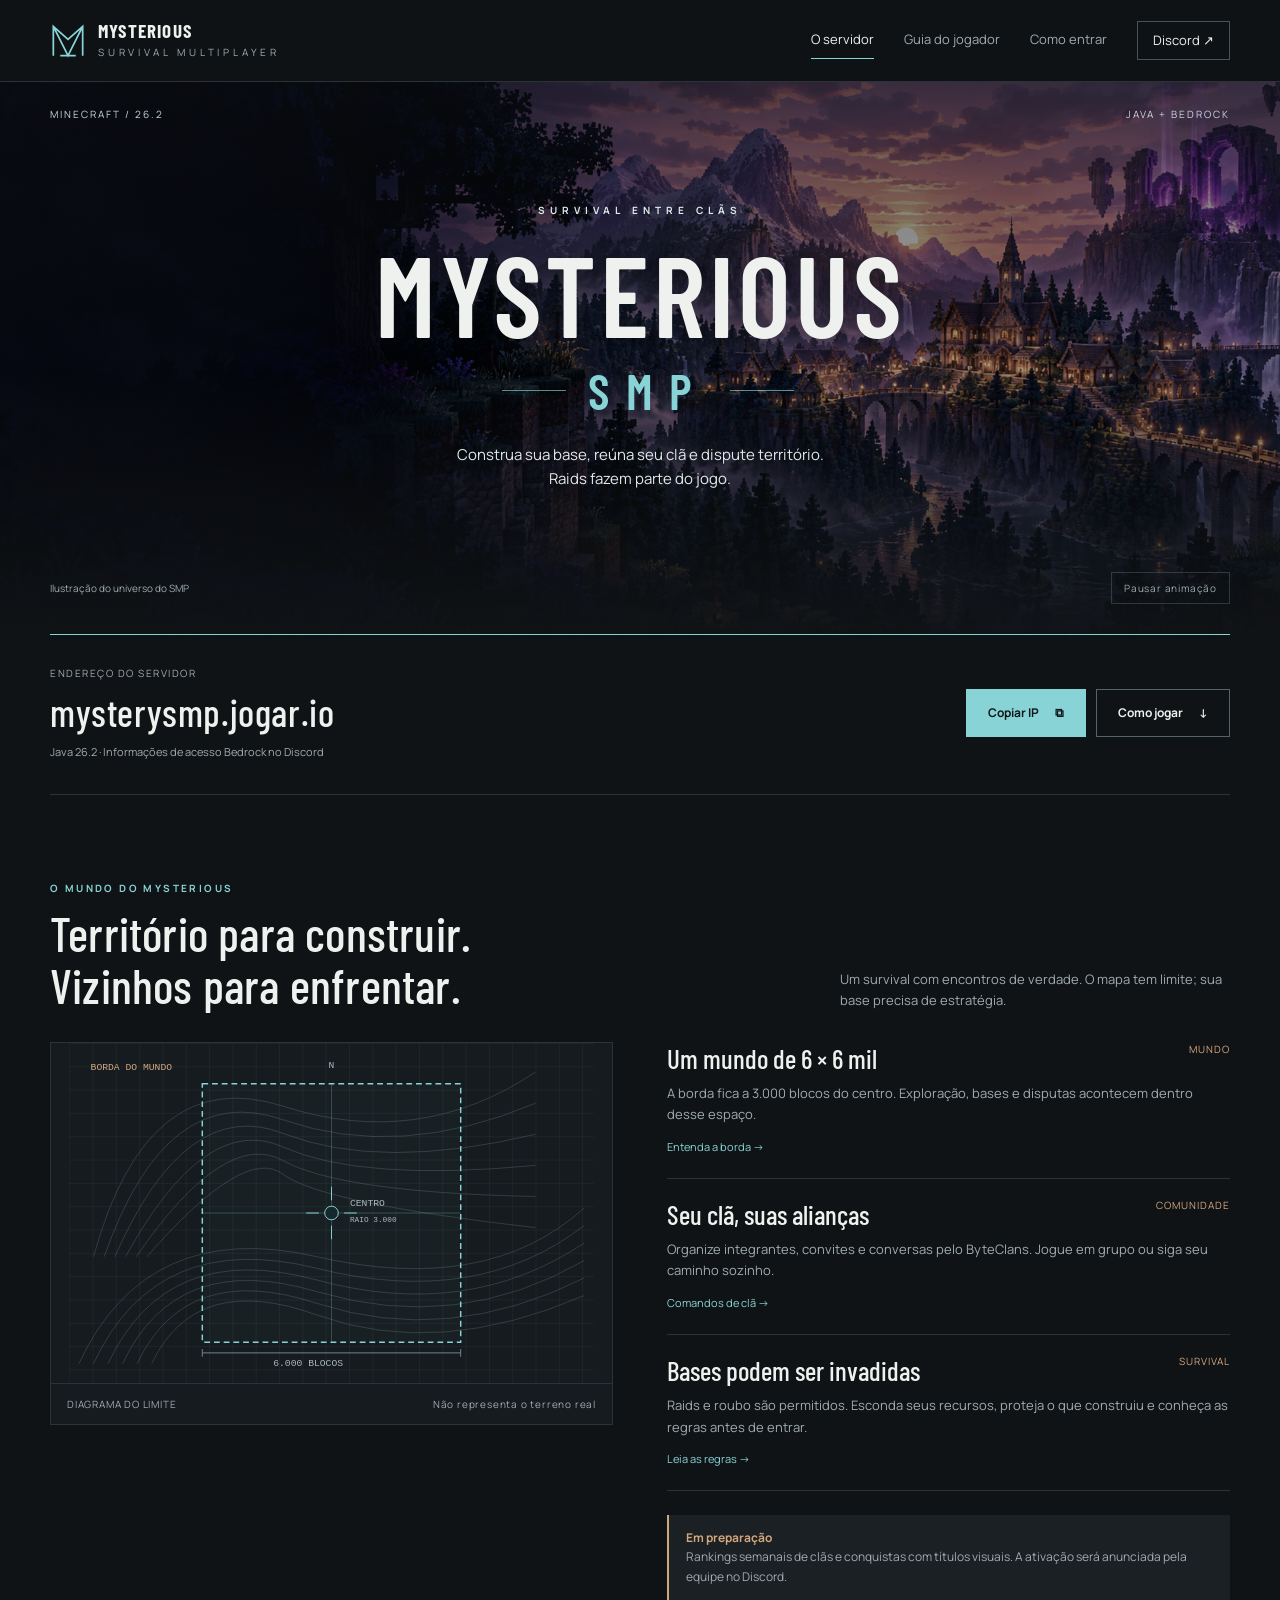
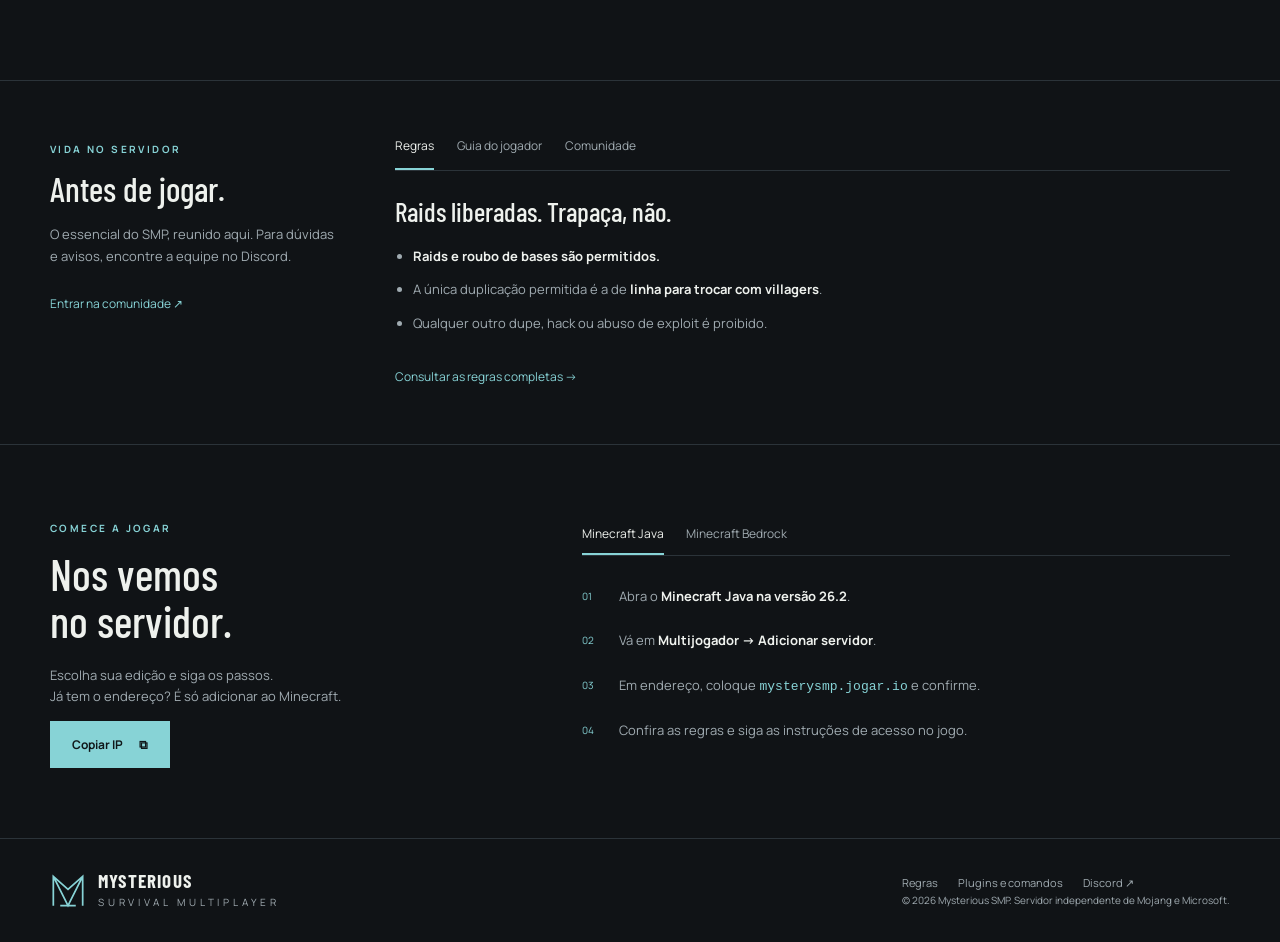
==== commit f0050029: "Redesign SMP homepage with landscape, connection dock and community guide" ====
--- a/index.html
+++ b/index.html
@@ -1 +1,18 @@
-<!doctype html><html lang="pt-BR"><head><meta charset="utf-8"><meta name="viewport" content="width=device-width, initial-scale=1"><meta name="theme-color" content="#121820"><meta name="description" content="Servidor Minecraft survival com limite de 3 mil blocos, clãs e PvP. Versão 26.2. Informações, plugins e endereço de conexão."><title>Survival e PvP — Mysterious SMP</title><link rel="icon" href="favicon-v4.svg"><link rel="preconnect" href="https://fonts.googleapis.com"><link rel="preconnect" href="https://fonts.gstatic.com" crossorigin><link href="https://fonts.googleapis.com/css2?family=DM+Sans:wght@400;500;600;700;800&family=Space+Grotesk:wght@500;600;700&display=swap" rel="stylesheet"><link rel="stylesheet" href="site.css"><link rel="stylesheet" href="theme-v4.css"><script src="app-v4.js" defer></script></head><body><a class="skip-link" href="#principal">Pular para o conteúdo</a><header class="site-header"><div class="shell header-inner"><a class="brand" href="index.html?v=4" aria-label="Mysterious SMP, início"><span class="brand-mark">M<span>↗</span></span><span>MYSTERIOUS <b>SMP</b></span></a><nav class="desktop-nav" aria-label="Navegação principal"><a aria-current="page" href="index.html?v=4">Início</a><a  href="plugins.html?v=4">Guia de plugins</a><a href="index.html?v=4#entrar">Como entrar</a></nav><a class="header-discord" href="https://discord.gg/eRbtBKewQ" target="_blank" rel="noopener noreferrer">Discord ↗</a><button class="menu-toggle" aria-label="Abrir menu" aria-expanded="false" aria-controls="mobile-menu"><span></span><span></span></button></div><nav class="mobile-nav" id="mobile-menu" aria-label="Navegação móvel" hidden><a href="index.html?v=4">Início</a><a href="plugins.html?v=4">Guia de plugins</a><a href="index.html?v=4#entrar">Como entrar</a><a href="https://discord.gg/eRbtBKewQ" target="_blank" rel="noopener noreferrer">Discord ↗</a></nav></header><main id="principal"><section class="hero"><div class="ambient" aria-hidden="true"><i style="--x:0%;--duration:13s;--delay:-0s"></i><i style="--x:47%;--duration:15s;--delay:-3s"></i><i style="--x:94%;--duration:17s;--delay:-6s"></i><i style="--x:41%;--duration:19s;--delay:-9s"></i><i style="--x:88%;--duration:21s;--delay:-12s"></i><i style="--x:35%;--duration:23s;--delay:-15s"></i><i style="--x:82%;--duration:25s;--delay:-18s"></i><i style="--x:29%;--duration:27s;--delay:-21s"></i><i style="--x:76%;--duration:13s;--delay:-24s"></i><i style="--x:23%;--duration:15s;--delay:-27s"></i><i style="--x:70%;--duration:17s;--delay:-30s"></i><i style="--x:17%;--duration:19s;--delay:-33s"></i><i style="--x:64%;--duration:21s;--delay:-36s"></i><i style="--x:11%;--duration:23s;--delay:-39s"></i><i style="--x:58%;--duration:25s;--delay:-42s"></i><i style="--x:5%;--duration:27s;--delay:-45s"></i><i style="--x:52%;--duration:13s;--delay:-48s"></i><i style="--x:99%;--duration:15s;--delay:-51s"></i><i style="--x:46%;--duration:17s;--delay:-54s"></i><i style="--x:93%;--duration:19s;--delay:-57s"></i><i style="--x:40%;--duration:21s;--delay:-60s"></i><i style="--x:87%;--duration:23s;--delay:-63s"></i></div><div class="shell hero-top"><p class="eyebrow">MINECRAFT SURVIVAL MULTIPLAYER</p><span class="edition">26.2 / SMP <button class="motion-toggle" type="button" aria-pressed="false">Pausar fundo</button></span></div><div class="shell hero-grid"><div class="hero-copy"><h1>MYSTERIOUS<br><span>SMP.</span></h1><p class="hero-lead">Um mundo limitado.<br>Uma disputa sem roteiro.</p><p class="hero-description">Survival com foco em encontros, alianças e PvP. O mapa com raio de 3 mil blocos coloca a comunidade no centro da experiência.</p><div class="hero-actions"><button class="button primary copy-ip" data-copy="mysterysmp.jogar.io">Copiar endereço <span>↗</span></button><a class="button secondary" href="#entrar">Como entrar <span>↓</span></a></div></div><figure class="hero-art"><img src="hero.png" alt="Ilustração de um vale com construções e montanhas em um mundo de blocos"><figcaption><span>EXPLORE. CONSTRUA. DISPUTE.</span><span>MS / 01</span></figcaption></figure></div><div class="shell hero-specs"><div><span>01 / MUNDO</span><strong>Raio de 3.000 blocos</strong></div><div><span>02 / PROPOSTA</span><strong>Survival com foco em PvP</strong></div><div><span>03 / VERSÃO</span><strong>Minecraft 26.2</strong></div></div></section><section class="section light"><div class="shell intro-grid"><div><p class="eyebrow">O SERVIDOR</p><h2>Território importa.<br>Suas decisões também.</h2></div><div class="intro-text"><p>O Mysterious SMP concentra a sobrevivência em um mapa com limite de 3 mil blocos. A proposta é simples: aproximar jogadores e tornar os encontros parte do jogo.</p><p>Construa sua base, organize seu grupo e escolha como disputar seu espaço. Antes de entrar, confira as orientações e os avisos da comunidade no Discord.</p><a class="text-link" href="https://discord.gg/eRbtBKewQ" target="_blank" rel="noopener noreferrer">Acompanhar a comunidade ↗</a></div></div><div class="shell feature-rows"><article><span class="row-index">01</span><h3>Jogue em equipe</h3><p>O sistema de clãs reúne jogadores e oferece ferramentas de organização e comunicação.</p><a href="plugins.html?v=4#byteclans" aria-label="Ver informações de clãs">↗</a></article><article><span class="row-index">02</span><h3>Conheça os recursos</h3><p>Consulte o guia para entender os plugins, encontrar comandos e tirar dúvidas de conexão.</p><a href="plugins.html?v=4" aria-label="Abrir guia de plugins">↗</a></article><article><span class="row-index">03</span><h3>Fique por dentro</h3><p>O Discord concentra os avisos, as regras e o suporte do Mysterious SMP.</p><a href="https://discord.gg/eRbtBKewQ" target="_blank" rel="noopener noreferrer" aria-label="Abrir Discord">↗</a></article></div></section><section class="section join" id="entrar"><div class="shell join-grid"><div><p class="eyebrow">CONEXÃO</p><h2>Entre no<br>Mysterious SMP.</h2><p>Adicione o servidor no Minecraft e participe da comunidade.</p><a class="text-link" href="plugins.html?v=4#conexao">Dúvidas sobre Java e Bedrock ↗</a></div><div class="connection-panel"><span class="panel-label">ENDEREÇO DO SERVIDOR</span><code>mysterysmp.jogar.io</code><button class="button primary copy-ip" data-copy="mysterysmp.jogar.io">Copiar endereço <span>↗</span></button><div class="connection-detail"><span>Versão</span><strong>26.2</strong></div><ol class="join-steps"><li>Abra o Minecraft na versão indicada.</li><li>Em Multijogador, adicione o endereço acima.</li><li>Confira as regras e os avisos no Discord.</li></ol></div></div></section><section class="section light" id="regras"><div class="shell intro-grid"><div><p class="eyebrow">REGRAS DO SMP</p><h2>Dispute seu espaço.<br>Jogue pelas regras.</h2></div><div class="intro-text"><p><strong>Raids e roubo de bases são permitidos.</strong> Proteja seus itens e escolha bem suas alianças.</p><p><strong>Única duplicação permitida:</strong> linha para trocar com villagers. Qualquer outra duplicação, hacks ou abuso de exploits é proibido.</p><p>A proteção de combate de 15 segundos e os comandos <code>/ajuda</code> e <code>/regras</code> estão preparados para o próximo reinício. Desconectar em combate causará morte e drop; teleporte por comando será bloqueado nesse período.</p><a class="text-link" href="plugins.html?v=4#regras">Consultar regras e comandos ↗</a></div></div></section><section class="guide-callout light"><div class="shell"><div><p class="eyebrow">CENTRAL DE INFORMAÇÕES</p><h2>Entenda o que está no servidor.</h2></div><a class="button dark" href="plugins.html?v=4">Consultar plugins <span>↗</span></a></div></section></main><footer><div class="shell footer-inner"><a class="brand" href="index.html?v=4"><span class="brand-mark">M<span>↗</span></span><span>MYSTERIOUS <b>SMP</b></span></a><p>Survival. Comunidade. PvP.</p><a href="plugins.html?v=4">Central de informações ↗</a></div><div class="shell footer-bottom"><span>Mysterious SMP · 2026</span><span>Servidor independente, sem vínculo com Mojang ou Microsoft.</span></div></footer><div class="toast" role="status" aria-live="polite"></div></body></html>
+<!doctype html><html lang="pt-BR"><head><meta charset="utf-8"><meta name="viewport" content="width=device-width,initial-scale=1"><meta name="theme-color" content="#101316"><meta name="description" content="Mysterious SMP. Survival entre clãs, raids e um mundo com raio de 3.000 blocos. IP mysterysmp.jogar.io."><title>Survival entre clãs — Mysterious SMP</title><link rel="icon" href="favicon-v4.svg"><link rel="preconnect" href="https://fonts.googleapis.com"><link rel="preconnect" href="https://fonts.gstatic.com" crossorigin><link href="https://fonts.googleapis.com/css2?family=Barlow+Condensed:wght@500;600;700&family=Manrope:wght@400;500;600;700&display=swap" rel="stylesheet"><style>
+:root{--bg:#101316;--panel:#171c20;--line:#2b3339;--text:#eef1ed;--muted:#a0abb1;--accent:#87d3d6;--warm:#d4a67e;--max:1180px;color-scheme:dark}
+*{box-sizing:border-box}html{scroll-behavior:smooth;scroll-padding-top:100px}body{margin:0;background:var(--bg);color:var(--text);font:15px/1.65 'Manrope',sans-serif}a{color:inherit;text-decoration:none}button,input{font:inherit}button,a,input,summary{ -webkit-tap-highlight-color:transparent}button{cursor:pointer}button:disabled{cursor:default}button:focus-visible,a:focus-visible,input:focus-visible,summary:focus-visible{outline:2px solid var(--accent);outline-offset:5px}button{color:inherit}img{max-width:100%}.wrap,.shell{max-width:var(--max);margin:auto;width:calc(100% - 64px)}.skip{position:fixed;left:16px;top:-60px;z-index:100;background:var(--accent);color:#101316;padding:10px}.skip:focus{top:10px}.topbar{height:82px;border-bottom:1px solid var(--line);background:#101316f5;position:sticky;top:0;z-index:30}.topbar>.wrap{height:100%;display:flex;align-items:center;justify-content:space-between;gap:28px}.brand{display:flex;align-items:center;gap:12px;font:700 19px/1.05 'Barlow Condensed',sans-serif;letter-spacing:1.2px}.brand svg{width:36px;height:38px;color:var(--accent)}.brand small{display:block;font:10px/1.5 'Manrope',sans-serif;color:var(--muted);letter-spacing:3.8px;margin-top:4px}.nav{display:flex;align-items:center;gap:30px;font-size:13px}.nav a{color:var(--muted);padding:7px 0;border-bottom:1px solid transparent}.nav a:hover,.nav a[aria-current=page]{color:var(--text);border-color:var(--accent)}.nav .discord{color:var(--text);border:1px solid #465159;padding:8px 15px}.nav-toggle{display:none;background:none;border:1px solid var(--line);padding:8px 13px}.kicker{font-size:10px;letter-spacing:2.4px;text-transform:uppercase;color:var(--accent);font-weight:700}.hero{position:relative;isolation:isolate;min-height:470px;height:min(560px,66vh);overflow:hidden;background:#1c272c}.landscape{position:absolute;z-index:-3;inset:-4%;width:108%;height:108%;max-width:none;object-fit:cover;object-position:center 57%;filter:saturate(.64) brightness(.66);animation:landscape-drift 32s ease-in-out infinite alternate}.hero:after{content:"";position:absolute;inset:0;z-index:-2;background:linear-gradient(0deg,#101316 0%,transparent 48%,#10131662 100%),linear-gradient(90deg,#0b101750,transparent 70%)}.hero-top{display:flex;justify-content:space-between;padding-top:24px;color:#c9d7dd;font-size:10px;letter-spacing:2px}.hero-center{min-height:360px;height:calc(100% - 96px);display:flex;flex-direction:column;align-items:center;justify-content:center;text-align:center;position:relative;padding-bottom:25px}.hero-center .kicker{color:#dce9e9;letter-spacing:5px;margin-bottom:22px}.hero h1{font:600 clamp(60px,8.8vw,126px)/.95 'Barlow Condensed',sans-serif;letter-spacing:4px;margin:0;text-shadow:0 4px 20px #10131655}.hero h1 span{display:flex;align-items:center;justify-content:center;gap:22px;color:var(--accent);font-size:.44em;letter-spacing:16px;margin-top:20px;padding-left:16px}.hero h1 span:before,.hero h1 span:after{content:"";width:64px;height:1px;background:var(--accent);opacity:.65}.hero-description{max-width:490px;margin:28px auto 0;color:#e2e8e8;font-size:15px}.hero-bottom{position:absolute;bottom:38px;left:0;right:0;display:flex;justify-content:space-between;align-items:center;font-size:10px;color:var(--muted)}.motion{background:transparent;border:1px solid #62737866;padding:7px 12px;font-size:10px;letter-spacing:.8px}.dust{position:absolute;inset:0;z-index:-1;pointer-events:none}.dust i{width:3px;height:3px;position:absolute;background:#b5e8e3;left:var(--x);top:100%;opacity:0;animation:float 16s linear infinite;animation-delay:var(--delay)}.play-dock{position:relative;margin-top:-8px;z-index:4;display:grid;grid-template-columns:1fr auto;align-items:center;gap:30px;border-top:1px solid var(--accent);border-bottom:1px solid var(--line);padding:30px 0 33px}.ip-label{font-size:10px;letter-spacing:1.5px;color:var(--muted);margin:0 0 8px}.server-address{font:500 clamp(23px,3.1vw,38px)/1.2 'Barlow Condensed',sans-serif;letter-spacing:.6px;background:none;border:0;padding:0;color:var(--text);width:100%;max-width:520px}.dock-meta{color:var(--muted);font-size:11px;margin-top:8px}.actions{display:flex;gap:10px;align-items:center}.btn{display:inline-flex;justify-content:center;align-items:center;gap:16px;border:1px solid #55636b;padding:13px 21px;background:none;font-size:12px;font-weight:700;transition:background .2s,transform .2s}.btn:hover{background:#263137;transform:translateY(-2px)}.btn.primary{background:var(--accent);color:#101719;border-color:var(--accent)}.btn.primary:hover{background:#b3eaeb}.section-head{display:flex;justify-content:space-between;align-items:end;gap:30px;margin-bottom:30px}.section-head h2{font:500 clamp(32px,4vw,48px)/1.08 'Barlow Condensed',sans-serif;margin:8px 0 0;letter-spacing:.2px}.section-head p{color:var(--muted);max-width:390px;font-size:13px;margin:0}.world-section{padding:80px 0}.world-layout{display:grid;grid-template-columns:1fr 1fr;gap:54px;align-items:start}.map-art{border:1px solid var(--line);position:relative;background:#151b1e;min-height:360px}.map-art svg{display:block;width:100%;height:340px}.map-caption{border-top:1px solid var(--line);display:flex;justify-content:space-between;font-size:10px;letter-spacing:.8px;padding:12px 16px;color:var(--muted)}.world-notes{padding-top:0}.world-note{border-bottom:1px solid var(--line);padding:19px 0}.world-note:first-child{padding-top:0}.world-note h3{font:500 27px/1.2 'Barlow Condensed',sans-serif;margin:0 0 9px;display:flex;justify-content:space-between}.world-note h3 span{font:10px 'Manrope',sans-serif;color:var(--warm);letter-spacing:1px}.world-note p{font-size:13px;color:var(--muted);margin:0}.world-note a{display:inline-block;font-size:11px;color:var(--accent);margin-top:12px}.notice{display:flex;gap:14px;align-items:start;border-left:2px solid var(--warm);padding:13px 17px;background:#1a2024;margin-top:24px;font-size:12px;color:var(--muted)}.notice strong{color:var(--warm)}.community-section{border-top:1px solid var(--line);border-bottom:1px solid var(--line);padding:55px 0}.community-layout{display:grid;grid-template-columns:290px 1fr;gap:55px}.index-label{font:500 34px/1.1 'Barlow Condensed',sans-serif;margin:9px 0 17px}.community-layout>div>p{font-size:13px;color:var(--muted)}.tabs{display:flex;gap:23px;border-bottom:1px solid var(--line);margin-bottom:24px}.tabs button{background:none;border:0;border-bottom:2px solid transparent;padding:0 0 12px;font-size:12px;color:var(--muted)}.tabs button[aria-selected=true]{color:var(--text);border-color:var(--accent)}.tab-panel h3{font:500 27px 'Barlow Condensed',sans-serif;margin:0 0 11px}.tab-panel p{color:var(--muted);font-size:13px}.tab-panel ul{padding-left:18px;color:var(--muted);font-size:13px}.tab-panel li{padding:6px 0}.tab-panel strong{color:var(--text)}.text-link{color:var(--accent);font-size:12px;display:inline-block;margin-top:14px}.join-section{padding:70px 0}.join-layout{display:grid;grid-template-columns:1fr 1.4fr;gap:70px}.join-section h2{font:500 44px/1.08 'Barlow Condensed',sans-serif;margin:10px 0 20px}.edition-tabs{display:flex;gap:22px;border-bottom:1px solid var(--line);margin-bottom:22px}.edition-tabs button{font-size:12px;border:0;background:none;padding:9px 0;color:var(--muted);border-bottom:2px solid transparent}.edition-tabs button[aria-selected=true]{border-color:var(--accent);color:var(--text)}.steps{counter-reset:step;list-style:none;padding:0;margin:0}.steps li{counter-increment:step;position:relative;padding:8px 0 15px 37px;font-size:13px;color:var(--muted)}.steps li:before{content:counter(step,decimal-leading-zero);position:absolute;left:0;color:var(--accent);font-size:10px;top:10px}.steps strong{color:var(--text)}.steps code{color:var(--accent);font-size:13px}.footer{border-top:1px solid var(--line);padding:32px 0}.footer>.wrap{display:flex;justify-content:space-between;gap:30px;align-items:center}.footer p{font-size:10px;color:var(--muted);margin:0}.footer-links{display:flex;gap:20px;font-size:11px;color:var(--muted)}.toast{position:fixed;bottom:22px;left:50%;transform:translate(-50%,10px);opacity:0;background:var(--text);color:var(--bg);padding:12px 20px;font-size:12px;z-index:90;pointer-events:none;transition:.2s;max-width:90vw;text-align:center}.toast.show{opacity:1;transform:translate(-50%,0)}[hidden]{display:none!important}.reveal{animation:enter .65s ease both}.paused .landscape,.paused .dust i{animation-play-state:paused}.guide-intro{padding:56px 0 45px;border-bottom:1px solid var(--line)}.guide-intro .wrap{display:flex;justify-content:space-between;align-items:end;gap:30px}.guide-intro h1{font:500 clamp(40px,5vw,65px)/1.05 'Barlow Condensed',sans-serif;margin:12px 0}.guide-intro p{font-size:13px;color:var(--muted);max-width:450px}.guide-layout{display:grid;grid-template-columns:230px 1fr;gap:58px;padding:45px 0 70px}.guide-sidebar{align-self:start;position:sticky;top:110px}.guide-sidebar label,.side-label{font-size:10px;letter-spacing:1.2px;color:var(--muted)}.search-wrap{margin-top:9px;position:relative}.search-wrap input{width:100%;border:1px solid var(--line);background:var(--panel);color:var(--text);padding:12px 28px 12px 12px;font-size:11px}.search-wrap>span{position:absolute;right:12px;top:10px;color:var(--accent)}.side-label{margin-top:28px}.filters{display:grid;gap:3px}.filter{display:flex;justify-content:space-between;border:0;background:none;padding:10px 12px;text-align:left;font-size:12px;color:var(--muted)}.filter.active{background:#223034;color:var(--accent);border-left:2px solid var(--accent)}.filter:hover{background:#1c2327}.support-card{border-top:1px solid var(--line);margin-top:25px;padding-top:22px}.support-card>span{font-size:9px;letter-spacing:1.4px;color:var(--warm)}.support-card p{font-size:12px;color:var(--muted)}.support-card a{color:var(--accent);font-size:12px}.guide-notice{border-left:2px solid var(--warm);background:#191f23;padding:18px 22px;font-size:12px;color:var(--muted)}.guide-notice strong{color:var(--text)}.guide-notice p{margin:8px 0 0}.results-count{font-size:10px;color:var(--muted);letter-spacing:1px;margin:28px 0 10px}.plugin-entry{border-top:1px solid var(--line);scroll-margin-top:105px}.plugin-entry:last-child{border-bottom:1px solid var(--line)}details summary{list-style:none;cursor:pointer}details summary::-webkit-details-marker{display:none}.plugin-entry summary{display:grid;grid-template-columns:92px 1fr 20px;gap:16px;padding:24px 0;align-items:center}.plugin-category{font-size:9px;letter-spacing:.4px;color:var(--warm)}.plugin-heading strong{display:block;font:500 25px/1.15 'Barlow Condensed',sans-serif}.plugin-heading>span{display:block;color:var(--muted);font-size:11px;margin-top:6px}.expand{color:var(--accent);font-size:22px;font-weight:400}details[open] .expand{transform:rotate(45deg)}.plugin-content{padding:0 0 28px 108px;font-size:13px;color:var(--muted)}.plugin-content p{margin:0 0 17px}.plugin-content strong{color:var(--text)}.plugin-content h3{font:500 22px 'Barlow Condensed',sans-serif;color:var(--text)}code{font-family:monospace;color:var(--accent)}.commands{border-left:1px solid var(--line);margin:18px 0;padding-left:16px}.commands>div{display:flex;flex-direction:column;gap:3px;margin:12px 0}.commands span{font-size:11px}.small-note{font-size:11px}.source-link{font-size:11px;color:var(--accent)}.info-box{background:var(--panel);padding:12px;margin-bottom:17px;display:flex;flex-direction:column;gap:5px}.plugin-tags{display:flex;flex-wrap:wrap;gap:7px;margin:15px 0}.plugin-tags span{border:1px solid var(--line);font-size:10px;padding:4px 8px}.no-results{padding:40px 0}.no-results h2{font:32px 'Barlow Condensed',sans-serif}.faq{margin-top:48px}.faq h2{font:32px 'Barlow Condensed',sans-serif}.faq details{border-top:1px solid var(--line);font-size:13px}.faq summary{padding:18px 0}.faq p{color:var(--muted);font-size:12px}.eyebrow{font-size:10px;color:var(--accent);letter-spacing:1.5px}
+@keyframes landscape-drift{from{transform:scale(1)}to{transform:scale(1.04) translate(-1%,.5%)}}@keyframes float{0%{transform:translate(0,0);opacity:0}20%{opacity:.45}80%{opacity:.3}100%{transform:translate(35px,-580px);opacity:0}}@keyframes enter{from{opacity:0;transform:translateY(14px)}to{opacity:1;transform:none}}
+@media(max-width:850px){.wrap,.shell{width:calc(100% - 40px)}.nav{gap:18px}.world-layout{gap:30px}.community-layout{grid-template-columns:220px 1fr;gap:30px}.guide-layout{gap:30px;grid-template-columns:200px 1fr}.play-dock{gap:15px}.btn{padding:12px 16px}.join-layout{gap:35px}}
+@media(max-width:650px){.topbar{height:68px}.brand{font-size:16px}.brand svg{width:30px}.brand small{font-size:8px}.nav-toggle{display:block}.nav{display:none;position:absolute;top:67px;left:0;right:0;background:#101316;border-bottom:1px solid var(--line);padding:18px 20px;flex-direction:column;align-items:stretch;gap:12px}.nav.open{display:flex}.hero{min-height:490px;height:570px}.hero-top{font-size:8px;letter-spacing:1px}.hero-center{min-height:390px;height:420px}.hero-center .kicker{font-size:8px;letter-spacing:3px}.hero h1{font-size:clamp(47px,13vw,78px);letter-spacing:1px}.hero h1 span{letter-spacing:10px;padding-left:10px}.hero h1 span:before,.hero h1 span:after{width:35px}.hero-description{font-size:12px;max-width:280px}.hero-bottom{bottom:27px;font-size:8px}.play-dock{grid-template-columns:1fr;gap:20px;padding:25px 0}.actions{flex-wrap:wrap}.actions .btn{flex:1}.server-address{font-size:30px}.world-section{padding:50px 0}.section-head{display:block}.section-head p{margin-top:18px}.world-layout{grid-template-columns:1fr;gap:25px}.world-note{padding:20px 0}.world-note:first-child{padding-top:0}.map-art svg{height:290px}.map-art{min-height:0}.community-layout,.join-layout{grid-template-columns:1fr;gap:25px}.community-section{padding:36px 0}.tabs{gap:18px}.join-section{padding:45px 0}.footer>.wrap{align-items:start;flex-direction:column;gap:20px}.guide-intro{padding:35px 0 25px}.guide-intro .wrap{display:block}.guide-layout{grid-template-columns:1fr;padding-top:25px;gap:25px}.guide-sidebar{position:static}.filters{display:flex;flex-wrap:wrap;gap:4px}.filter{padding:8px 10px;font-size:10px;border:1px solid var(--line)}.filter span{display:none}.support-card{display:none}.side-label{margin-top:20px}.plugin-entry summary{grid-template-columns:1fr 18px;gap:7px;padding:20px 0}.plugin-category{grid-column:1;font-size:8px}.plugin-heading{grid-column:1}.expand{grid-column:2;grid-row:1/3}.plugin-content{padding-left:0}.guide-notice{padding:15px}.footer-links{flex-wrap:wrap}.notice{font-size:11px}.tabs button{font-size:11px}}
+@media(prefers-reduced-motion:reduce){html{scroll-behavior:auto}*,*:before,*:after{animation:none!important;transition:none!important}}
+</style></head><body><a class="skip" href="#principal">Pular para o conteúdo</a><header class="topbar"><div class="wrap"><a class="brand" href="index.html" aria-label="Mysterious SMP — início"><svg viewBox="0 0 40 44" fill="none" aria-hidden="true"><path d="M3 39V5l17 15L37 5v34M3 5l17 34L37 5M11 39h18" stroke="currentColor" stroke-width="2"/></svg><span>MYSTERIOUS<small>SURVIVAL MULTIPLAYER</small></span></a><button class="nav-toggle" aria-expanded="false" aria-controls="nav">Menu</button><nav class="nav" id="nav" aria-label="Navegação principal"><a href="index.html" aria-current="page">O servidor</a><a href="plugins.html" >Guia do jogador</a><a href="index.html#entrar">Como entrar</a><a class="discord" href="https://discord.gg/eRbtBKewQ" target="_blank" rel="noopener noreferrer">Discord ↗</a></nav></div></header><main id="principal"><section class="hero"><img class="landscape" src="hero.png" alt="" fetchpriority="high"><div class="dust" aria-hidden="true"><i style="--x:12%;--delay:-0s"></i><i style="--x:28%;--delay:-3s"></i><i style="--x:40%;--delay:-6s"></i><i style="--x:58%;--delay:-9s"></i><i style="--x:72%;--delay:-12s"></i><i style="--x:86%;--delay:-15s"></i></div><div class="wrap hero-top"><span>MINECRAFT / 26.2</span><span>JAVA + BEDROCK</span></div><div class="wrap hero-center reveal"><p class="kicker">SURVIVAL ENTRE CLÃS</p><h1>MYSTERIOUS<span>SMP</span></h1><p class="hero-description">Construa sua base, reúna seu clã e dispute território.<br>Raids fazem parte do jogo.</p></div><div class="wrap hero-bottom"><span>Ilustração do universo do SMP</span><button class="motion" aria-pressed="false">Pausar animação</button></div></section><div class="wrap"><section class="play-dock" aria-label="Conexão ao servidor"><div><p class="ip-label">ENDEREÇO DO SERVIDOR</p><input class="server-address" aria-label="Endereço do servidor" value="mysterysmp.jogar.io" readonly><div class="dock-meta">Java 26.2 <span aria-hidden="true">·</span> Informações de acesso Bedrock no Discord</div></div><div class="actions"><button class="btn primary" data-copy="mysterysmp.jogar.io">Copiar IP <span aria-hidden="true">⧉</span></button><a class="btn" href="#entrar">Como jogar <span aria-hidden="true">↓</span></a></div></section><section class="world-section"><div class="section-head"><div><span class="kicker">O MUNDO DO MYSTERIOUS</span><h2>Território para construir.<br>Vizinhos para enfrentar.</h2></div><p>Um survival com encontros de verdade. O mapa tem limite; sua base precisa de estratégia.</p></div><div class="world-layout"><div class="map-art" role="img" aria-label="Diagrama ilustrativo da borda: seis mil blocos de largura, raio de três mil blocos"><svg viewBox="0 0 540 350" xmlns="http://www.w3.org/2000/svg"><defs><pattern id="grid" width="24" height="24" patternUnits="userSpaceOnUse"><path d="M24 0H0V24" fill="none" stroke="#344248" stroke-width=".5"/></pattern></defs><rect width="540" height="350" fill="url(#grid)"/><g fill="none" stroke="#587478" stroke-opacity=".4"><path d="M25 220 Q80 20 220 65T480 30M10 330 Q80 180 255 220T530 170"/><path d="M36 220 Q100 37 220 79T480 62M25 330 Q90 191 255 232T530 188"/><path d="M47 220 Q120 54 220 93T480 94M40 330 Q100 202 255 244T530 206"/><path d="M58 220 Q140 71 220 107T480 126M55 330 Q110 213 255 256T530 224"/><path d="M69 220 Q160 88 220 121T480 158M70 330 Q120 224 255 268T530 242"/><path d="M80 220 Q180 105 220 135T480 190M85 330 Q130 235 255 280T530 260"/></g><rect x="137" y="42" width="266" height="266" fill="#8edbd407" stroke="#87d3d6" stroke-width="1.5" stroke-dasharray="6 4"/><path d="M270 42V308M137 175H403" stroke="#87d3d6" stroke-opacity=".28"/><circle cx="270" cy="175" r="7" stroke="#87d3d6" fill="#17282c"/><path d="M270 148V162M270 188V202M244 175H257M283 175H296" stroke="#87d3d6"/><g fill="#aab7bd" font-family="monospace" font-size="10"><text x="267" y="26">N</text><text x="210" y="333">6.000 BLOCOS</text><text x="289" y="168">CENTRO</text><text x="289" y="184" font-size="8">RAIO 3.000</text><text x="22" y="28" fill="#d4a67e">BORDA DO MUNDO</text></g><path d="M137 319H403M137 315v8M403 315v8" stroke="#71898c"/></svg><div class="map-caption"><span>DIAGRAMA DO LIMITE</span><span>Não representa o terreno real</span></div></div><div class="world-notes"><article class="world-note"><h3>Um mundo de 6 × 6 mil <span>MUNDO</span></h3><p>A borda fica a 3.000 blocos do centro. Exploração, bases e disputas acontecem dentro desse espaço.</p><a href="plugins.html#mundo">Entenda a borda →</a></article><article class="world-note"><h3>Seu clã, suas alianças <span>COMUNIDADE</span></h3><p>Organize integrantes, convites e conversas pelo ByteClans. Jogue em grupo ou siga seu caminho sozinho.</p><a href="plugins.html#byteclans">Comandos de clã →</a></article><article class="world-note"><h3>Bases podem ser invadidas <span>SURVIVAL</span></h3><p>Raids e roubo são permitidos. Esconda seus recursos, proteja o que construiu e conheça as regras antes de entrar.</p><a href="plugins.html#regras">Leia as regras →</a></article><div class="notice"><div><strong>Em preparação</strong><br>Rankings semanais de clãs e conquistas com títulos visuais. A ativação será anunciada pela equipe no Discord.</div></div></div></div></section></div><section class="community-section"><div class="wrap community-layout"><div><span class="kicker">VIDA NO SERVIDOR</span><h2 class="index-label">Antes de jogar.</h2><p>O essencial do SMP, reunido aqui. Para dúvidas e avisos, encontre a equipe no Discord.</p><a class="text-link" href="https://discord.gg/eRbtBKewQ" target="_blank" rel="noopener noreferrer">Entrar na comunidade ↗</a></div><div><div class="tabs" role="tablist" aria-label="Informações do SMP"><button role="tab" id="tab-rules" aria-controls="panel-rules" aria-selected="true">Regras</button><button role="tab" id="tab-guide" aria-controls="panel-guide" aria-selected="false" tabindex="-1">Guia do jogador</button><button role="tab" id="tab-community" aria-controls="panel-community" aria-selected="false" tabindex="-1">Comunidade</button></div><div class="tab-panel" id="panel-rules" role="tabpanel" aria-labelledby="tab-rules"><h3>Raids liberadas. Trapaça, não.</h3><ul><li><strong>Raids e roubo de bases são permitidos.</strong></li><li>A única duplicação permitida é a de <strong>linha para trocar com villagers</strong>.</li><li>Qualquer outro dupe, hack ou abuso de exploit é proibido.</li></ul><a class="text-link" href="plugins.html#regras">Consultar as regras completas →</a></div><div class="tab-panel" id="panel-guide" role="tabpanel" aria-labelledby="tab-guide" hidden><h3>Encontre o comando certo.</h3><p>O guia reúne informações de clãs, skins, poses, combate e conexão. Pesquise pelo nome do recurso ou pelo comando que precisa.</p><a class="text-link" href="plugins.html">Abrir guia de plugins e comandos →</a></div><div class="tab-panel" id="panel-community" role="tabpanel" aria-labelledby="tab-community" hidden><h3>Mostre o que você está construindo.</h3><p>Compartilhe prints da sua base, procure integrantes para o clã, combine trocas ou peça ajuda. Avisos e orientações da equipe ficam no Discord.</p><a class="text-link" href="https://discord.gg/eRbtBKewQ" target="_blank" rel="noopener noreferrer">Abrir Discord ↗</a></div></div></div></section><section class="join-section wrap" id="entrar"><div class="join-layout"><div><span class="kicker">COMECE A JOGAR</span><h2>Nos vemos<br>no servidor.</h2><p style="color:var(--muted);font-size:13px">Escolha sua edição e siga os passos.<br>Já tem o endereço? É só adicionar ao Minecraft.</p><button class="btn primary" data-copy="mysterysmp.jogar.io">Copiar IP <span aria-hidden="true">⧉</span></button></div><div><div class="edition-tabs" role="tablist" aria-label="Edição do Minecraft"><button role="tab" id="tab-java" aria-controls="panel-java" aria-selected="true">Minecraft Java</button><button role="tab" id="tab-bedrock" aria-controls="panel-bedrock" aria-selected="false" tabindex="-1">Minecraft Bedrock</button></div><div class="tab-panel" role="tabpanel" id="panel-java" aria-labelledby="tab-java"><ol class="steps"><li>Abra o <strong>Minecraft Java na versão 26.2</strong>.</li><li>Vá em <strong>Multijogador → Adicionar servidor</strong>.</li><li>Em endereço, coloque <code>mysterysmp.jogar.io</code> e confirme.</li><li>Confira as regras e siga as instruções de acesso no jogo.</li></ol></div><div class="tab-panel" role="tabpanel" id="panel-bedrock" aria-labelledby="tab-bedrock" hidden><ol class="steps"><li>O SMP utiliza <strong>Geyser e Floodgate</strong> para conexão Bedrock.</li><li>Confirme com a equipe o <strong>endereço, a porta e a versão compatível</strong> antes de adicionar o servidor.</li><li>Não é necessário instalar Geyser no seu dispositivo.</li></ol><a class="text-link" href="https://discord.gg/eRbtBKewQ" target="_blank" rel="noopener noreferrer">Pedir os dados de conexão no Discord ↗</a></div></div></div></section></main><footer class="footer"><div class="wrap"><a class="brand" href="index.html" aria-label="Mysterious SMP — início"><svg viewBox="0 0 40 44" fill="none" aria-hidden="true"><path d="M3 39V5l17 15L37 5v34M3 5l17 34L37 5M11 39h18" stroke="currentColor" stroke-width="2"/></svg><span>MYSTERIOUS<small>SURVIVAL MULTIPLAYER</small></span></a><div><div class="footer-links"><a href="plugins.html#regras">Regras</a><a href="plugins.html">Plugins e comandos</a><a href="https://discord.gg/eRbtBKewQ" target="_blank" rel="noopener noreferrer">Discord ↗</a></div><p>© 2026 Mysterious SMP. Servidor independente de Mojang e Microsoft.</p></div></div></footer><div class="toast" role="status" aria-live="polite"></div><script>
+const $=(s,r=document)=>r.querySelector(s),$$=(s,r=document)=>[...r.querySelectorAll(s)];
+let toastTimer;function toast(msg){const t=$('.toast');t.textContent=msg;t.classList.add('show');clearTimeout(toastTimer);toastTimer=setTimeout(()=>t.classList.remove('show'),3600)}
+$$('[data-copy]').forEach(b=>b.addEventListener('click',async()=>{const ip=b.dataset.copy;try{await navigator.clipboard.writeText(ip);toast('Endereço copiado: '+ip)}catch{const field=$('.server-address');if(field){field.focus();field.select();try{if(document.execCommand('copy')){toast('Endereço copiado: '+ip);return}}catch{}}toast('Selecione e copie o endereço: '+ip)}}));
+$('.nav-toggle')?.addEventListener('click',()=>{const b=$('.nav-toggle'),n=$('.nav');const open=b.getAttribute('aria-expanded')!=='true';b.setAttribute('aria-expanded',String(open));n.classList.toggle('open',open);b.textContent=open?'Fechar':'Menu'});
+$$('.nav a').forEach(a=>a.addEventListener('click',()=>{const b=$('.nav-toggle');$('.nav').classList.remove('open');b?.setAttribute('aria-expanded','false');if(b)b.textContent='Menu'}));
+$('.motion')?.addEventListener('click',()=>{const paused=document.body.classList.toggle('paused');$('.motion').setAttribute('aria-pressed',String(paused));$('.motion').textContent=paused?'Retomar animação':'Pausar animação'});
+$$('[role=tablist]').forEach(list=>{const buttons=$$('[role=tab]',list);function activate(b){buttons.forEach(x=>{const active=x===b;x.setAttribute('aria-selected',String(active));x.tabIndex=active?0:-1;document.getElementById(x.getAttribute('aria-controls')).hidden=!active})}buttons.forEach((b,i)=>{b.addEventListener('click',()=>activate(b));b.addEventListener('keydown',e=>{let next;if(e.key==='ArrowRight')next=(i+1)%buttons.length;if(e.key==='ArrowLeft')next=(i-1+buttons.length)%buttons.length;if(e.key==='Home')next=0;if(e.key==='End')next=buttons.length-1;if(next!==undefined){e.preventDefault();activate(buttons[next]);buttons[next].focus()}})})});
+let category='Todos';const entries=$$('.plugin-entry');function filter(){const term=($('#plugin-search')?.value||'').normalize('NFD').replace(/[\u0300-\u036f]/g,'').toLowerCase();let count=0;entries.forEach(e=>{const text=e.textContent.normalize('NFD').replace(/[\u0300-\u036f]/g,'').toLowerCase();const show=(category==='Todos'||e.dataset.category===category)&&text.includes(term);e.hidden=!show;if(show)count++;if(term&&show)$('details',e).open=true});if($('.results-count'))$('.results-count').textContent=count+(count===1?' tópico':' tópicos');if($('.no-results'))$('.no-results').hidden=count!==0}$('#plugin-search')?.addEventListener('input',filter);$$('.filter').forEach(b=>b.addEventListener('click',()=>{category=b.dataset.filter;$$('.filter').forEach(x=>{x.classList.toggle('active',x===b);x.setAttribute('aria-pressed',String(x===b))});filter()}));
+function anchor(){if(!location.hash)return;const id=decodeURIComponent(location.hash.slice(1)),e=document.getElementById(id);if(e?.classList.contains('plugin-entry')){category='Todos';if($('#plugin-search'))$('#plugin-search').value='';$$('.filter').forEach(b=>{b.classList.toggle('active',b.dataset.filter==='Todos');b.setAttribute('aria-pressed',String(b.dataset.filter==='Todos'))});filter();$('details',e).open=true;e.scrollIntoView({block:'start'})}}addEventListener('hashchange',anchor);anchor();
+</script></body></html>
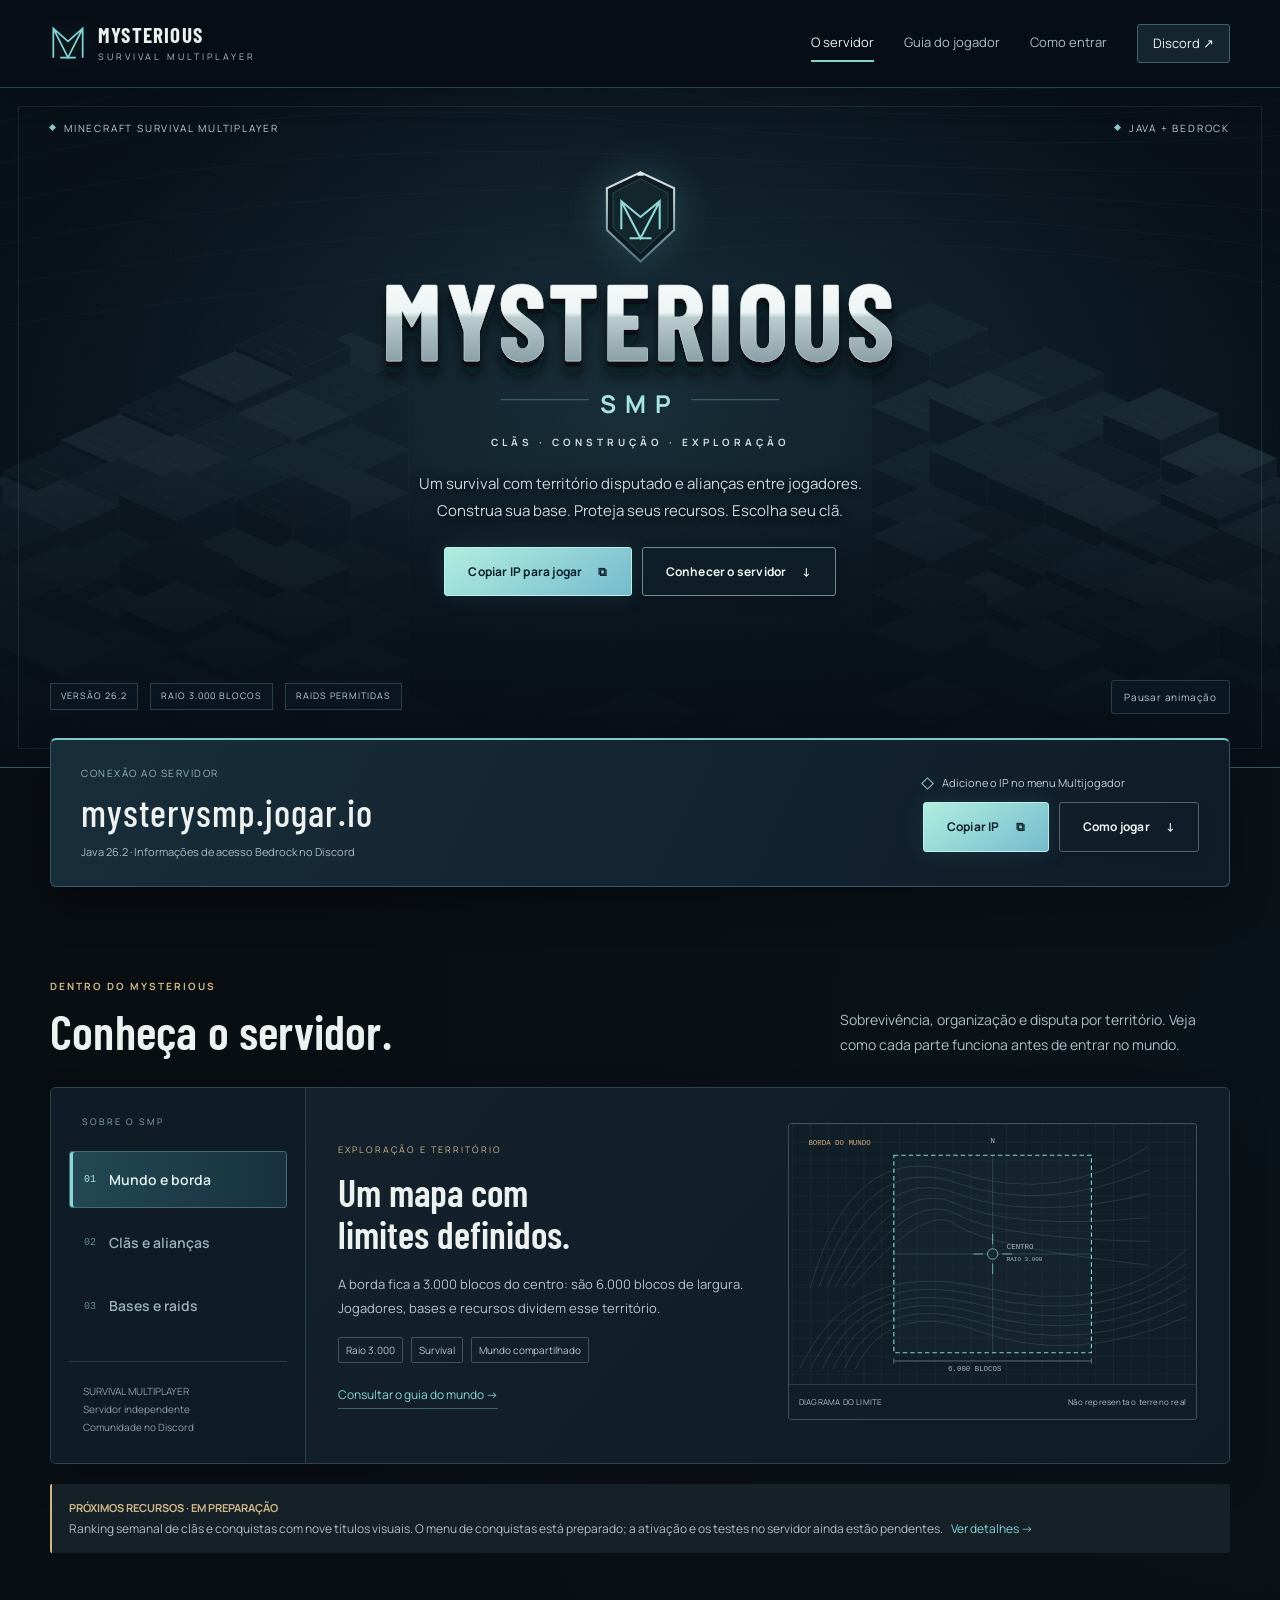
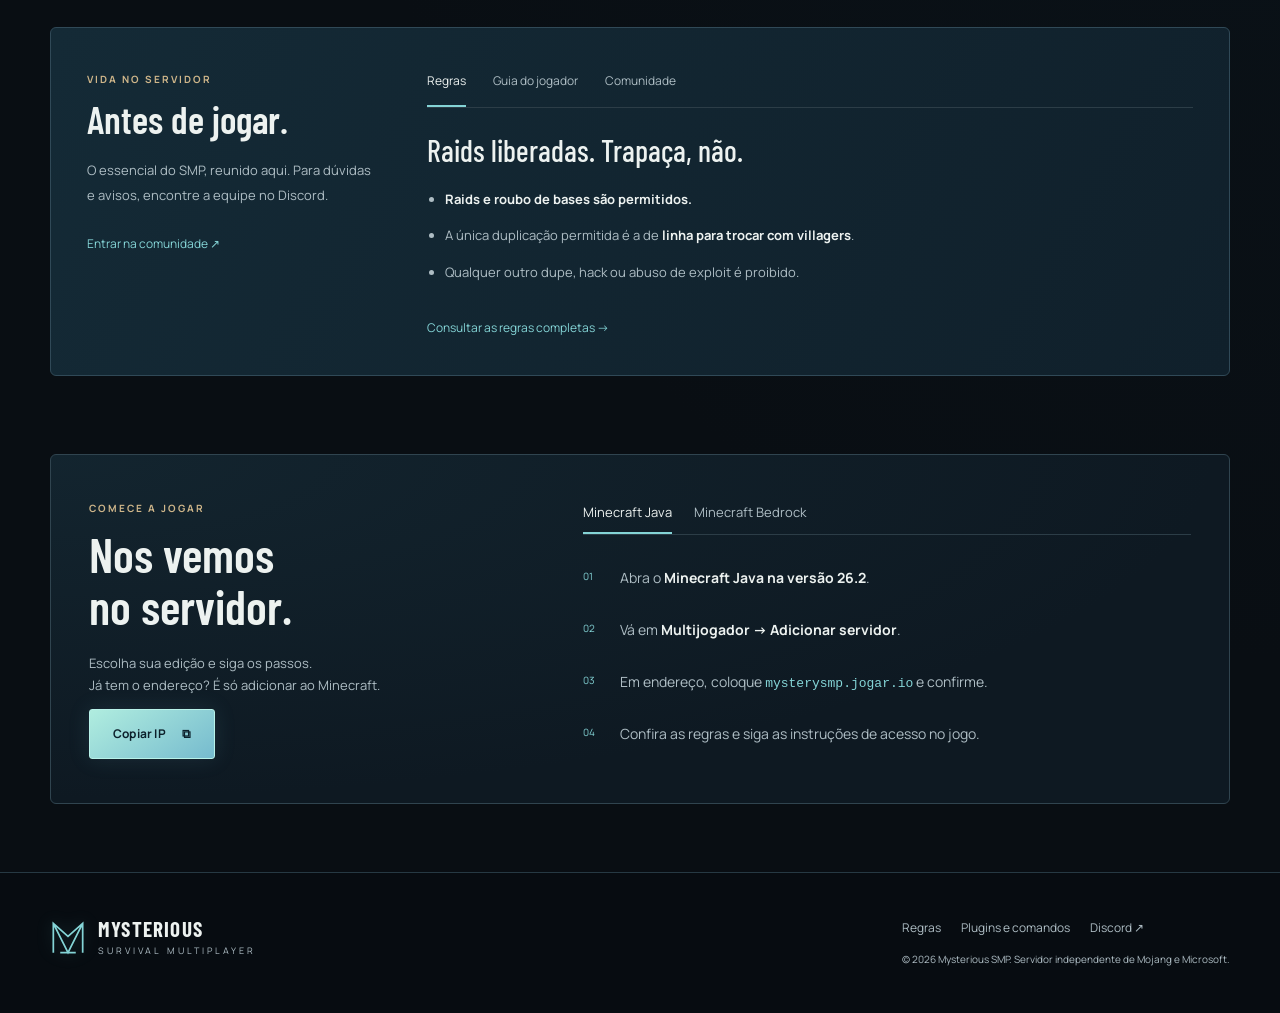
==== commit ec9e691b: "Refine SMP identity, metallic wordmark and interactive server overview" ====
--- a/index.html
+++ b/index.html
@@ -5,14 +5,24 @@
 @media(max-width:850px){.wrap,.shell{width:calc(100% - 40px)}.nav{gap:18px}.world-layout{gap:30px}.community-layout{grid-template-columns:220px 1fr;gap:30px}.guide-layout{gap:30px;grid-template-columns:200px 1fr}.play-dock{gap:15px}.btn{padding:12px 16px}.join-layout{gap:35px}}
 @media(max-width:650px){.topbar{height:68px}.brand{font-size:16px}.brand svg{width:30px}.brand small{font-size:8px}.nav-toggle{display:block}.nav{display:none;position:absolute;top:67px;left:0;right:0;background:#101316;border-bottom:1px solid var(--line);padding:18px 20px;flex-direction:column;align-items:stretch;gap:12px}.nav.open{display:flex}.hero{min-height:490px;height:570px}.hero-top{font-size:8px;letter-spacing:1px}.hero-center{min-height:390px;height:420px}.hero-center .kicker{font-size:8px;letter-spacing:3px}.hero h1{font-size:clamp(47px,13vw,78px);letter-spacing:1px}.hero h1 span{letter-spacing:10px;padding-left:10px}.hero h1 span:before,.hero h1 span:after{width:35px}.hero-description{font-size:12px;max-width:280px}.hero-bottom{bottom:27px;font-size:8px}.play-dock{grid-template-columns:1fr;gap:20px;padding:25px 0}.actions{flex-wrap:wrap}.actions .btn{flex:1}.server-address{font-size:30px}.world-section{padding:50px 0}.section-head{display:block}.section-head p{margin-top:18px}.world-layout{grid-template-columns:1fr;gap:25px}.world-note{padding:20px 0}.world-note:first-child{padding-top:0}.map-art svg{height:290px}.map-art{min-height:0}.community-layout,.join-layout{grid-template-columns:1fr;gap:25px}.community-section{padding:36px 0}.tabs{gap:18px}.join-section{padding:45px 0}.footer>.wrap{align-items:start;flex-direction:column;gap:20px}.guide-intro{padding:35px 0 25px}.guide-intro .wrap{display:block}.guide-layout{grid-template-columns:1fr;padding-top:25px;gap:25px}.guide-sidebar{position:static}.filters{display:flex;flex-wrap:wrap;gap:4px}.filter{padding:8px 10px;font-size:10px;border:1px solid var(--line)}.filter span{display:none}.support-card{display:none}.side-label{margin-top:20px}.plugin-entry summary{grid-template-columns:1fr 18px;gap:7px;padding:20px 0}.plugin-category{grid-column:1;font-size:8px}.plugin-heading{grid-column:1}.expand{grid-column:2;grid-row:1/3}.plugin-content{padding-left:0}.guide-notice{padding:15px}.footer-links{flex-wrap:wrap}.notice{font-size:11px}.tabs button{font-size:11px}}
 @media(prefers-reduced-motion:reduce){html{scroll-behavior:auto}*,*:before,*:after{animation:none!important;transition:none!important}}
-</style></head><body><a class="skip" href="#principal">Pular para o conteúdo</a><header class="topbar"><div class="wrap"><a class="brand" href="index.html" aria-label="Mysterious SMP — início"><svg viewBox="0 0 40 44" fill="none" aria-hidden="true"><path d="M3 39V5l17 15L37 5v34M3 5l17 34L37 5M11 39h18" stroke="currentColor" stroke-width="2"/></svg><span>MYSTERIOUS<small>SURVIVAL MULTIPLAYER</small></span></a><button class="nav-toggle" aria-expanded="false" aria-controls="nav">Menu</button><nav class="nav" id="nav" aria-label="Navegação principal"><a href="index.html" aria-current="page">O servidor</a><a href="plugins.html" >Guia do jogador</a><a href="index.html#entrar">Como entrar</a><a class="discord" href="https://discord.gg/eRbtBKewQ" target="_blank" rel="noopener noreferrer">Discord ↗</a></nav></div></header><main id="principal"><section class="hero"><img class="landscape" src="hero.png" alt="" fetchpriority="high"><div class="dust" aria-hidden="true"><i style="--x:12%;--delay:-0s"></i><i style="--x:28%;--delay:-3s"></i><i style="--x:40%;--delay:-6s"></i><i style="--x:58%;--delay:-9s"></i><i style="--x:72%;--delay:-12s"></i><i style="--x:86%;--delay:-15s"></i></div><div class="wrap hero-top"><span>MINECRAFT / 26.2</span><span>JAVA + BEDROCK</span></div><div class="wrap hero-center reveal"><p class="kicker">SURVIVAL ENTRE CLÃS</p><h1>MYSTERIOUS<span>SMP</span></h1><p class="hero-description">Construa sua base, reúna seu clã e dispute território.<br>Raids fazem parte do jogo.</p></div><div class="wrap hero-bottom"><span>Ilustração do universo do SMP</span><button class="motion" aria-pressed="false">Pausar animação</button></div></section><div class="wrap"><section class="play-dock" aria-label="Conexão ao servidor"><div><p class="ip-label">ENDEREÇO DO SERVIDOR</p><input class="server-address" aria-label="Endereço do servidor" value="mysterysmp.jogar.io" readonly><div class="dock-meta">Java 26.2 <span aria-hidden="true">·</span> Informações de acesso Bedrock no Discord</div></div><div class="actions"><button class="btn primary" data-copy="mysterysmp.jogar.io">Copiar IP <span aria-hidden="true">⧉</span></button><a class="btn" href="#entrar">Como jogar <span aria-hidden="true">↓</span></a></div></section><section class="world-section"><div class="section-head"><div><span class="kicker">O MUNDO DO MYSTERIOUS</span><h2>Território para construir.<br>Vizinhos para enfrentar.</h2></div><p>Um survival com encontros de verdade. O mapa tem limite; sua base precisa de estratégia.</p></div><div class="world-layout"><div class="map-art" role="img" aria-label="Diagrama ilustrativo da borda: seis mil blocos de largura, raio de três mil blocos"><svg viewBox="0 0 540 350" xmlns="http://www.w3.org/2000/svg"><defs><pattern id="grid" width="24" height="24" patternUnits="userSpaceOnUse"><path d="M24 0H0V24" fill="none" stroke="#344248" stroke-width=".5"/></pattern></defs><rect width="540" height="350" fill="url(#grid)"/><g fill="none" stroke="#587478" stroke-opacity=".4"><path d="M25 220 Q80 20 220 65T480 30M10 330 Q80 180 255 220T530 170"/><path d="M36 220 Q100 37 220 79T480 62M25 330 Q90 191 255 232T530 188"/><path d="M47 220 Q120 54 220 93T480 94M40 330 Q100 202 255 244T530 206"/><path d="M58 220 Q140 71 220 107T480 126M55 330 Q110 213 255 256T530 224"/><path d="M69 220 Q160 88 220 121T480 158M70 330 Q120 224 255 268T530 242"/><path d="M80 220 Q180 105 220 135T480 190M85 330 Q130 235 255 280T530 260"/></g><rect x="137" y="42" width="266" height="266" fill="#8edbd407" stroke="#87d3d6" stroke-width="1.5" stroke-dasharray="6 4"/><path d="M270 42V308M137 175H403" stroke="#87d3d6" stroke-opacity=".28"/><circle cx="270" cy="175" r="7" stroke="#87d3d6" fill="#17282c"/><path d="M270 148V162M270 188V202M244 175H257M283 175H296" stroke="#87d3d6"/><g fill="#aab7bd" font-family="monospace" font-size="10"><text x="267" y="26">N</text><text x="210" y="333">6.000 BLOCOS</text><text x="289" y="168">CENTRO</text><text x="289" y="184" font-size="8">RAIO 3.000</text><text x="22" y="28" fill="#d4a67e">BORDA DO MUNDO</text></g><path d="M137 319H403M137 315v8M403 315v8" stroke="#71898c"/></svg><div class="map-caption"><span>DIAGRAMA DO LIMITE</span><span>Não representa o terreno real</span></div></div><div class="world-notes"><article class="world-note"><h3>Um mundo de 6 × 6 mil <span>MUNDO</span></h3><p>A borda fica a 3.000 blocos do centro. Exploração, bases e disputas acontecem dentro desse espaço.</p><a href="plugins.html#mundo">Entenda a borda →</a></article><article class="world-note"><h3>Seu clã, suas alianças <span>COMUNIDADE</span></h3><p>Organize integrantes, convites e conversas pelo ByteClans. Jogue em grupo ou siga seu caminho sozinho.</p><a href="plugins.html#byteclans">Comandos de clã →</a></article><article class="world-note"><h3>Bases podem ser invadidas <span>SURVIVAL</span></h3><p>Raids e roubo são permitidos. Esconda seus recursos, proteja o que construiu e conheça as regras antes de entrar.</p><a href="plugins.html#regras">Leia as regras →</a></article><div class="notice"><div><strong>Em preparação</strong><br>Rankings semanais de clãs e conquistas com títulos visuais. A ativação será anunciada pela equipe no Discord.</div></div></div></div></section></div><section class="community-section"><div class="wrap community-layout"><div><span class="kicker">VIDA NO SERVIDOR</span><h2 class="index-label">Antes de jogar.</h2><p>O essencial do SMP, reunido aqui. Para dúvidas e avisos, encontre a equipe no Discord.</p><a class="text-link" href="https://discord.gg/eRbtBKewQ" target="_blank" rel="noopener noreferrer">Entrar na comunidade ↗</a></div><div><div class="tabs" role="tablist" aria-label="Informações do SMP"><button role="tab" id="tab-rules" aria-controls="panel-rules" aria-selected="true">Regras</button><button role="tab" id="tab-guide" aria-controls="panel-guide" aria-selected="false" tabindex="-1">Guia do jogador</button><button role="tab" id="tab-community" aria-controls="panel-community" aria-selected="false" tabindex="-1">Comunidade</button></div><div class="tab-panel" id="panel-rules" role="tabpanel" aria-labelledby="tab-rules"><h3>Raids liberadas. Trapaça, não.</h3><ul><li><strong>Raids e roubo de bases são permitidos.</strong></li><li>A única duplicação permitida é a de <strong>linha para trocar com villagers</strong>.</li><li>Qualquer outro dupe, hack ou abuso de exploit é proibido.</li></ul><a class="text-link" href="plugins.html#regras">Consultar as regras completas →</a></div><div class="tab-panel" id="panel-guide" role="tabpanel" aria-labelledby="tab-guide" hidden><h3>Encontre o comando certo.</h3><p>O guia reúne informações de clãs, skins, poses, combate e conexão. Pesquise pelo nome do recurso ou pelo comando que precisa.</p><a class="text-link" href="plugins.html">Abrir guia de plugins e comandos →</a></div><div class="tab-panel" id="panel-community" role="tabpanel" aria-labelledby="tab-community" hidden><h3>Mostre o que você está construindo.</h3><p>Compartilhe prints da sua base, procure integrantes para o clã, combine trocas ou peça ajuda. Avisos e orientações da equipe ficam no Discord.</p><a class="text-link" href="https://discord.gg/eRbtBKewQ" target="_blank" rel="noopener noreferrer">Abrir Discord ↗</a></div></div></div></section><section class="join-section wrap" id="entrar"><div class="join-layout"><div><span class="kicker">COMECE A JOGAR</span><h2>Nos vemos<br>no servidor.</h2><p style="color:var(--muted);font-size:13px">Escolha sua edição e siga os passos.<br>Já tem o endereço? É só adicionar ao Minecraft.</p><button class="btn primary" data-copy="mysterysmp.jogar.io">Copiar IP <span aria-hidden="true">⧉</span></button></div><div><div class="edition-tabs" role="tablist" aria-label="Edição do Minecraft"><button role="tab" id="tab-java" aria-controls="panel-java" aria-selected="true">Minecraft Java</button><button role="tab" id="tab-bedrock" aria-controls="panel-bedrock" aria-selected="false" tabindex="-1">Minecraft Bedrock</button></div><div class="tab-panel" role="tabpanel" id="panel-java" aria-labelledby="tab-java"><ol class="steps"><li>Abra o <strong>Minecraft Java na versão 26.2</strong>.</li><li>Vá em <strong>Multijogador → Adicionar servidor</strong>.</li><li>Em endereço, coloque <code>mysterysmp.jogar.io</code> e confirme.</li><li>Confira as regras e siga as instruções de acesso no jogo.</li></ol></div><div class="tab-panel" role="tabpanel" id="panel-bedrock" aria-labelledby="tab-bedrock" hidden><ol class="steps"><li>O SMP utiliza <strong>Geyser e Floodgate</strong> para conexão Bedrock.</li><li>Confirme com a equipe o <strong>endereço, a porta e a versão compatível</strong> antes de adicionar o servidor.</li><li>Não é necessário instalar Geyser no seu dispositivo.</li></ol><a class="text-link" href="https://discord.gg/eRbtBKewQ" target="_blank" rel="noopener noreferrer">Pedir os dados de conexão no Discord ↗</a></div></div></div></section></main><footer class="footer"><div class="wrap"><a class="brand" href="index.html" aria-label="Mysterious SMP — início"><svg viewBox="0 0 40 44" fill="none" aria-hidden="true"><path d="M3 39V5l17 15L37 5v34M3 5l17 34L37 5M11 39h18" stroke="currentColor" stroke-width="2"/></svg><span>MYSTERIOUS<small>SURVIVAL MULTIPLAYER</small></span></a><div><div class="footer-links"><a href="plugins.html#regras">Regras</a><a href="plugins.html">Plugins e comandos</a><a href="https://discord.gg/eRbtBKewQ" target="_blank" rel="noopener noreferrer">Discord ↗</a></div><p>© 2026 Mysterious SMP. Servidor independente de Mojang e Microsoft.</p></div></div></footer><div class="toast" role="status" aria-live="polite"></div><script>
+</style><style id="portal-v6">
+:root{--bg:#090e13;--panel:#111c24;--line:#2c3d47;--text:#edf2f0;--muted:#aebdc4;--accent:#84d4d6;--warm:#cfb68a}
+body{background:radial-gradient(ellipse at 100% 40%,#10263235,transparent 55%),#090e13;font-size:16px}.topbar{height:88px;background:#080e15f2;border-bottom-color:#29424d;box-shadow:0 6px 30px #0003}.brand{font-size:21px}.brand svg{filter:drop-shadow(0 0 8px #74cccc35)}.brand small{font-size:9px;letter-spacing:3px}.nav a{font-size:13px}.nav .discord{border-color:#3c646f;border-radius:3px;background:#152530}.nav a[aria-current=page]{border-bottom:2px solid var(--accent)}
+.portal-hero{height:680px;min-height:0;background:#09121a;position:relative;overflow:hidden;isolation:isolate;border-bottom:1px solid #365b66}.portal-hero .landscape{object-position:center 56%;filter:saturate(.38) brightness(.62) hue-rotate(-18deg);animation-duration:40s}.portal-hero:after{content:"";position:absolute;inset:0;z-index:-2;background:linear-gradient(0deg,#080e16 0%,transparent 45%,#070e164a 100%),linear-gradient(90deg,#09121a66,transparent 40%,#09121a3b)}.portal-hero:before{content:"";position:absolute;inset:18px;z-index:-1;border:1px solid #adced51c;pointer-events:none}.hero-meta{padding-top:32px;display:flex;align-items:center;justify-content:space-between;font-size:10px;letter-spacing:1.8px;color:#bfced4}.hero-meta span:before{content:"";width:5px;height:5px;display:inline-block;background:#8bc8cd;margin:0 9px 2px 0;transform:rotate(45deg)}.portal-center{text-align:center;padding-top:32px;margin:auto;max-width:850px;width:calc(100% - 50px)}.crest{width:83px;height:96px;display:block;margin:0 auto 4px;filter:drop-shadow(0 0 22px #74ced13b)}.server-wordmark{width:100%;max-width:730px;display:block;margin:auto;overflow:visible}.portal-center h1{margin:0;line-height:0}.portal-center .kicker{margin:13px 0 11px;letter-spacing:4px;color:#cfdce1;font-size:10px}.portal-description{font-size:15px;line-height:1.8;color:#ccd8dd;margin:19px auto 23px;max-width:470px;text-shadow:0 2px 10px #000}.portal-actions{justify-content:center}.btn{border-radius:3px;padding:14px 23px;letter-spacing:.2px;box-shadow:0 5px 16px #0002}.btn.primary{background:linear-gradient(145deg,#b0eddf,#76bbce);border:1px solid #b8f2e9;box-shadow:0 0 22px #6fbbcd20;color:#0c202b}.btn.primary:hover{background:linear-gradient(145deg,#d5fff2,#9edce9)}.btn.hero-secondary{border-color:#718992;background:#10212b9c}.portal-bottom{position:absolute;bottom:53px;left:0;right:0;display:flex;justify-content:space-between;align-items:center;font-size:9px;letter-spacing:1px;color:#bac8cd}.motion{border-radius:3px;background:#0d1c2799;padding:8px 12px}.portal-tags{display:flex;gap:12px}.portal-tags span{border:1px solid #718c9659;background:#0b19248c;padding:5px 10px;font-size:9px;color:#bcd0d7;letter-spacing:1px}
+.play-dock{margin-top:-30px;background:linear-gradient(115deg,#182d3a,#0f1c27);border:1px solid #385765;border-top:2px solid #7fcacf;border-radius:6px;padding:25px 30px;box-shadow:0 18px 42px #0005;gap:30px;min-height:141px}.dock-meta{font-size:11px;color:#a7bdc8}.server-address{font-size:38px;letter-spacing:1px}.ip-label{font-size:10px;color:#93b6c0}.dock-status{display:flex;align-items:center;gap:10px;font-size:11px;color:#bdd0d8;margin-bottom:10px}.dock-status:before{content:"";width:7px;height:7px;border:1px solid #96c7ce;transform:rotate(45deg)}
+.world-section{padding:84px 0 74px}.section-head h2{font-size:48px;font-weight:600}.section-head p{font-size:14px;line-height:1.8}.section-head .kicker,.community-layout .kicker,.join-section .kicker{color:var(--warm);letter-spacing:2px}.world-console{display:grid;grid-template-columns:255px 1fr;border:1px solid #2b444f;border-radius:6px;background:linear-gradient(130deg,#15232e,#0f1b25);overflow:hidden;box-shadow:0 16px 40px #0002}.world-tablist{padding:27px 18px;border-right:1px solid #2b424d;background:#0d1923b3;display:flex;flex-direction:column;gap:6px}.console-label{font-size:9px;letter-spacing:2px;color:#8ba6b3;padding:0 13px;margin:0 0 15px}.world-tab{border:1px solid transparent;background:none;text-align:left;padding:16px 14px;border-radius:3px;display:flex;gap:13px;align-items:center;font-size:14px;font-weight:600;color:#9db1bd}.world-tab>span{font:10px monospace;color:#648998}.world-tab[aria-selected=true]{background:linear-gradient(90deg,#244855,#17313e);color:#e2f0ef;border-color:#446b76;box-shadow:inset 3px 0 #8bd7d5}.world-tab[aria-selected=true]>span{color:#a5e5e2}.world-tab:hover{border-color:#38505d}.console-foot{font-size:10px;color:#8b9fab;line-height:1.8;padding:20px 14px 0;border-top:1px solid #293e48;margin-top:20px}.world-panel{display:grid;grid-template-columns:1.05fr 1fr;align-items:center;gap:20px;padding:35px 32px;min-height:365px}.world-panel h3{font:600 38px/1.12 'Barlow Condensed',sans-serif;margin:10px 0 16px}.world-panel p{font-size:13px;color:#b4c3cb;line-height:1.85;margin:0 0 17px}.panel-tag{font-size:9px;letter-spacing:2px;color:var(--warm)}.world-panel .text-link{border-bottom:1px solid #3b646f;padding-bottom:3px;margin-top:3px}.map-art{border-color:#385460;background:#101e28;border-radius:3px;min-height:0}.map-art svg{height:260px}.map-caption{padding:10px;font-size:8px;letter-spacing:.2px}.panel-art{height:260px;display:flex;align-items:center;justify-content:center;background:radial-gradient(ellipse,#22455366,transparent 70%);position:relative}.panel-art:after{content:"";position:absolute;inset:20px;border:1px solid #31515c;clip-path:polygon(15% 0,85% 0,100% 15%,100% 85%,85% 100%,15% 100%,0 85%,0 15%)}.panel-art svg{width:220px;height:220px;position:relative;z-index:1}.feature-line{display:flex;flex-wrap:wrap;gap:8px;margin:17px 0}.feature-line span{font-size:10px;color:#b5c7cf;border:1px solid #3d535e;padding:4px 7px;border-radius:2px}.notice{margin-top:20px;background:#162027;border-left-color:var(--warm);border-radius:2px;line-height:1.8}.notice strong{font-size:11px}
+.community-section{border-top:0;border-bottom:0;padding:0;background:none}.community-layout{padding:36px;background:linear-gradient(120deg,#142a36,#10202b);border:1px solid #304957;border-radius:6px;gap:50px;margin-bottom:10px;width:calc(100% - 64px)}.index-label{font-size:38px;font-weight:600}.community-layout>div>p,.tab-panel p,.tab-panel ul{font-size:13px;line-height:1.9}.tabs{gap:27px}.tabs button{font-size:12px;padding:7px 0 14px}.tab-panel h3{font-size:30px}.join-section{padding:68px 0}.join-layout{border:1px solid #30444f;border-radius:6px;padding:38px;gap:60px;background:radial-gradient(ellipse at 0 0,#1d3c4955,transparent 70%),#0e1922}.join-section h2{font-weight:600;font-size:48px}.steps li{font-size:14px;line-height:1.9;padding-bottom:17px}.edition-tabs button{font-size:13px}.footer{padding:45px 0;background:#070c11;border-top-color:#263943}.footer>.wrap{align-items:start}.footer p{font-size:10px;line-height:1.9;margin-top:12px}.footer-links{font-size:12px}
+.guide-intro{background:linear-gradient(90deg,#09121aee,#102431db),url(background-v6.svg) center 40%/cover;border-bottom:1px solid #38525f;padding:50px 0}.guide-intro h1{font-size:64px;font-weight:600;letter-spacing:.2px}.guide-intro p{font-size:14px;line-height:1.8}.guide-intro .kicker{color:var(--warm)}.guide-layout{gap:35px;grid-template-columns:250px 1fr}.guide-sidebar{background:linear-gradient(145deg,#14232e,#101c26);padding:22px;border:1px solid #30444e;border-radius:5px}.guide-sidebar label,.side-label{font-size:10px}.search-wrap input{border-radius:3px;background:#0b1720;border-color:#3b535f;font-size:12px}.filters{gap:4px}.filter{border-radius:3px;font-size:12px;padding:11px 10px}.filter.active{background:#20414d;color:#c0efec;border-left-color:#89d4d2}.support-card{font-size:12px}.guide-notice{border:1px solid #364a54;border-left:3px solid var(--warm);border-radius:4px;background:#16232c;padding:22px;font-size:13px;line-height:1.8}.results-count{font-size:11px}.plugin-entry{border:1px solid #2e424d;border-radius:4px;background:linear-gradient(95deg,#15252f,#111d26);margin:10px 0;overflow:hidden}.plugin-entry summary{padding:24px 22px;grid-template-columns:95px 1fr 20px}.plugin-heading strong{font-size:27px;font-weight:600}.plugin-heading>span{font-size:12px}.plugin-category{color:#d0bb91;font-size:9px}.plugin-content{padding:0 25px 26px 134px;font-size:14px;line-height:1.8}.plugin-content .commands{background:#0b1821;padding:15px;border:1px solid #2a444f;border-radius:3px}.commands>div{margin:7px 0 14px}.commands span{font-size:12px}.small-note{font-size:12px}.faq{padding:27px;background:#101d26;border:1px solid #30444e;border-radius:5px}.faq h2{font-weight:600;font-size:36px}.faq p{font-size:13px;line-height:1.8}
+@media(max-width:1000px){.world-console{grid-template-columns:210px 1fr}.world-panel{grid-template-columns:1fr;padding:28px;gap:20px}.world-panel .map-art,.panel-art{max-width:100%}.world-panel .map-art svg{height:235px}.panel-art{height:220px}.world-tab{font-size:12px}.world-panel{min-height:470px}.community-layout{gap:30px}.portal-hero{height:660px}.world-panel p{font-size:14px}}
+@media(max-width:650px){.topbar{height:72px}.nav{top:71px;background:#0a151e}.brand{font-size:17px}.brand small{font-size:8px;letter-spacing:2px}.portal-hero{height:670px}.portal-hero:before{inset:10px}.hero-meta{padding-top:23px;font-size:8px;letter-spacing:.8px}.hero-meta span:before{margin-right:5px;width:4px;height:4px}.portal-center{width:calc(100% - 34px);padding-top:43px}.crest{height:86px;width:74px;margin-bottom:12px}.server-wordmark{width:100%;max-width:480px}.portal-center .kicker{font-size:8px;letter-spacing:2.1px;margin-top:20px}.portal-description{font-size:12px;padding:0 15px;line-height:1.9;margin-top:18px;margin-bottom:23px}.portal-actions{flex-direction:column;gap:11px;max-width:235px;margin:auto}.portal-actions .btn{width:100%;padding:12px 20px}.portal-bottom{bottom:41px;align-items:start;gap:10px;flex-direction:column;font-size:8px}.portal-tags{gap:6px}.portal-tags span{font-size:8px;padding:3px 7px}.motion{font-size:9px}.play-dock{margin-top:-22px;border-radius:4px;padding:23px 20px;gap:20px}.server-address{font-size:29px}.dock-meta{font-size:10px;line-height:1.8}.dock-status{font-size:10px}.play-dock .actions .btn{padding:12px 13px;font-size:11px}.world-section{padding:52px 0}.section-head h2{font-size:37px}.section-head p{font-size:13px}.world-console{grid-template-columns:1fr}.world-tablist{flex-direction:row;flex-wrap:wrap;padding:16px;gap:7px;border-right:0;border-bottom:1px solid #30464e}.console-label{width:100%;padding:0;font-size:8px;margin-bottom:6px}.world-tab{padding:10px 9px;flex:1;justify-content:center;gap:6px;font-size:10px}.world-tab>span{font-size:8px}.console-foot{display:none}.world-panel{padding:24px 20px;min-height:0;gap:20px}.world-panel h3{font-size:34px}.world-panel p{font-size:13px}.map-art svg{height:230px}.map-caption{font-size:7px}.panel-art{height:220px}.community-layout{width:calc(100% - 40px);padding:25px 20px;gap:20px}.index-label{font-size:34px}.tabs{gap:17px}.tabs button{font-size:10px}.join-layout{padding:25px 20px;gap:30px}.join-section h2{font-size:40px}.join-section{padding:42px 0}.steps li{font-size:13px}.guide-intro{padding:35px 0}.guide-intro h1{font-size:48px}.guide-intro p{font-size:13px}.guide-sidebar{padding:18px}.guide-layout{grid-template-columns:1fr;gap:24px}.plugin-entry summary{grid-template-columns:1fr 18px;padding:20px 18px}.plugin-category{grid-column:1;font-size:8px}.plugin-heading{grid-column:1}.expand{grid-row:1/3;grid-column:2}.plugin-content{padding:0 18px 24px;font-size:13px}.plugin-heading strong{font-size:25px}.plugin-heading>span{font-size:11px}.guide-notice{padding:18px;font-size:12px}.faq{padding:20px}.faq h2{font-size:30px}.filters{gap:5px}.filter{font-size:10px;padding:8px 10px}.community-layout .tab-panel p{font-size:12px}}
+.world-panel:not([hidden]){animation:enter .35s ease both}.portal-hero .landscape{filter:none;opacity:.92;object-position:center center}</style></head><body><a class="skip" href="#principal">Pular para o conteúdo</a><header class="topbar"><div class="wrap"><a class="brand" href="index.html?v=6" aria-label="Mysterious SMP — início"><svg viewBox="0 0 40 44" fill="none" aria-hidden="true"><path d="M3 39V5l17 15L37 5v34M3 5l17 34L37 5M11 39h18" stroke="currentColor" stroke-width="2"/></svg><span>MYSTERIOUS<small>SURVIVAL MULTIPLAYER</small></span></a><button class="nav-toggle" aria-expanded="false" aria-controls="nav">Menu</button><nav class="nav" id="nav" aria-label="Navegação principal"><a href="index.html?v=6" aria-current="page">O servidor</a><a href="plugins.html?v=6" >Guia do jogador</a><a href="index.html?v=6#entrar">Como entrar</a><a class="discord" href="https://discord.gg/eRbtBKewQ" target="_blank" rel="noopener noreferrer">Discord ↗</a></nav></div></header><main id="principal"><section class="portal-hero"><img class="landscape" src="background-v6.svg" alt="" fetchpriority="high"><div class="dust" aria-hidden="true"><i style="--x:12%;--delay:-0s"></i><i style="--x:28%;--delay:-3s"></i><i style="--x:40%;--delay:-6s"></i><i style="--x:58%;--delay:-9s"></i><i style="--x:72%;--delay:-12s"></i><i style="--x:86%;--delay:-15s"></i></div><div class="wrap hero-meta"><span>MINECRAFT SURVIVAL MULTIPLAYER</span><span>JAVA + BEDROCK</span></div><div class="portal-center"><svg class="crest" viewBox="0 0 120 140" aria-hidden="true"><defs><linearGradient id="crest-metal" x2="0" y2="1"><stop stop-color="#e2e7e7"/><stop offset=".45" stop-color="#a1b8bf"/><stop offset="1" stop-color="#4f727b"/></linearGradient></defs><path d="M60 5 109 28v61l-49 46L11 89V28Z" fill="#0d1b22" stroke="url(#crest-metal)" stroke-width="3"/><path d="m60 14 40 21v50l-40 38-40-38V35Z" fill="#13262c" stroke="#77c9cd" stroke-opacity=".35"/><path d="M32 88V47l28 23 28-23v41M32 47l28 54 28-54M44 101h32" fill="none" stroke="#91d8d9" stroke-width="3"/><path d="m60 3-5 7h10Z" fill="#dceced"/></svg><h1 aria-label="Mysterious SMP"><svg viewBox="0 0 1100 230" class="server-wordmark" aria-hidden="true"><defs><linearGradient id="name-metal" x1="0" y1="0" x2="0" y2="1"><stop stop-color="#fff"/><stop offset=".46" stop-color="#edf4f3"/><stop offset=".5" stop-color="#b9cbcd"/><stop offset="1" stop-color="#738a93"/></linearGradient><filter id="name-shadow" x="-.1" y="-.2" width="1.2" height="1.5"><feDropShadow dx="0" dy="7" stdDeviation="0" flood-color="#071116"/><feDropShadow dx="0" dy="14" stdDeviation="10" flood-color="#030b10" flood-opacity=".7"/></filter></defs><g filter="url(#name-shadow)" font-family="Barlow Condensed,sans-serif" text-anchor="middle"><text x="550" y="139" font-size="164" font-weight="700" letter-spacing="5" fill="url(#name-metal)" stroke="#d7e6e3" stroke-width=".7">MYSTERIOUS</text></g><path d="M340 197h133m154 0h133" stroke="#8bcad0" stroke-opacity=".6"/><text x="550" y="217" text-anchor="middle" fill="#a8e4e2" font-family="Manrope,sans-serif" font-size="37" font-weight="700" letter-spacing="14">SMP</text></svg></h1><p class="kicker">CLÃS · CONSTRUÇÃO · EXPLORAÇÃO</p><p class="portal-description">Um survival com território disputado e alianças entre jogadores.<br>Construa sua base. Proteja seus recursos. Escolha seu clã.</p><div class="actions portal-actions"><button class="btn primary" data-copy="mysterysmp.jogar.io">Copiar IP para jogar <span aria-hidden="true">⧉</span></button><a class="btn hero-secondary" href="#servidor">Conhecer o servidor <span aria-hidden="true">↓</span></a></div></div><div class="wrap portal-bottom"><div class="portal-tags"><span>VERSÃO 26.2</span><span>RAIO 3.000 BLOCOS</span><span>RAIDS PERMITIDAS</span></div><button class="motion" aria-pressed="false">Pausar animação</button></div></section><div class="wrap"><section class="play-dock" aria-label="Conexão ao servidor"><div><p class="ip-label">CONEXÃO AO SERVIDOR</p><input class="server-address" aria-label="Endereço do servidor" value="mysterysmp.jogar.io" readonly><div class="dock-meta">Java 26.2 <span aria-hidden="true">·</span> Informações de acesso Bedrock no Discord</div></div><div><div class="dock-status">Adicione o IP no menu Multijogador</div><div class="actions"><button class="btn primary" data-copy="mysterysmp.jogar.io">Copiar IP <span aria-hidden="true">⧉</span></button><a class="btn" href="#entrar">Como jogar <span aria-hidden="true">↓</span></a></div></div></section><section class="world-section" id="servidor"><div class="section-head"><div><span class="kicker">DENTRO DO MYSTERIOUS</span><h2>Conheça o servidor.</h2></div><p>Sobrevivência, organização e disputa por território. Veja como cada parte funciona antes de entrar no mundo.</p></div><div class="world-console"><div class="world-tablist" role="tablist" aria-label="Conheça o SMP" aria-orientation="vertical"><p class="console-label">SOBRE O SMP</p><button role="tab" class="world-tab" id="world-tab" aria-controls="world-panel" aria-selected="true"><span>01</span> Mundo e borda</button><button role="tab" class="world-tab" id="clans-tab" aria-controls="clans-panel" aria-selected="false" tabindex="-1"><span>02</span> Clãs e alianças</button><button role="tab" class="world-tab" id="raids-tab" aria-controls="raids-panel" aria-selected="false" tabindex="-1"><span>03</span> Bases e raids</button><div class="console-foot">SURVIVAL MULTIPLAYER<br>Servidor independente<br>Comunidade no Discord</div></div><div><div class="world-panel" role="tabpanel" id="world-panel" aria-labelledby="world-tab"><div><span class="panel-tag">EXPLORAÇÃO E TERRITÓRIO</span><h3>Um mapa com<br>limites definidos.</h3><p>A borda fica a 3.000 blocos do centro: são 6.000 blocos de largura. Jogadores, bases e recursos dividem esse território.</p><div class="feature-line"><span>Raio 3.000</span><span>Survival</span><span>Mundo compartilhado</span></div><a class="text-link" href="plugins.html?v=6#mundo">Consultar o guia do mundo →</a></div><div class="map-art" role="img" aria-label="Diagrama ilustrativo da borda: seis mil blocos de largura, raio de três mil blocos"><svg viewBox="0 0 540 350" xmlns="http://www.w3.org/2000/svg"><defs><pattern id="grid" width="24" height="24" patternUnits="userSpaceOnUse"><path d="M24 0H0V24" fill="none" stroke="#344248" stroke-width=".5"/></pattern></defs><rect width="540" height="350" fill="url(#grid)"/><g fill="none" stroke="#587478" stroke-opacity=".4"><path d="M25 220 Q80 20 220 65T480 30M10 330 Q80 180 255 220T530 170"/><path d="M36 220 Q100 37 220 79T480 62M25 330 Q90 191 255 232T530 188"/><path d="M47 220 Q120 54 220 93T480 94M40 330 Q100 202 255 244T530 206"/><path d="M58 220 Q140 71 220 107T480 126M55 330 Q110 213 255 256T530 224"/><path d="M69 220 Q160 88 220 121T480 158M70 330 Q120 224 255 268T530 242"/><path d="M80 220 Q180 105 220 135T480 190M85 330 Q130 235 255 280T530 260"/></g><rect x="137" y="42" width="266" height="266" fill="#8edbd407" stroke="#87d3d6" stroke-width="1.5" stroke-dasharray="6 4"/><path d="M270 42V308M137 175H403" stroke="#87d3d6" stroke-opacity=".28"/><circle cx="270" cy="175" r="7" stroke="#87d3d6" fill="#17282c"/><path d="M270 148V162M270 188V202M244 175H257M283 175H296" stroke="#87d3d6"/><g fill="#aab7bd" font-family="monospace" font-size="10"><text x="267" y="26">N</text><text x="210" y="333">6.000 BLOCOS</text><text x="289" y="168">CENTRO</text><text x="289" y="184" font-size="8">RAIO 3.000</text><text x="22" y="28" fill="#d4a67e">BORDA DO MUNDO</text></g><path d="M137 319H403M137 315v8M403 315v8" stroke="#71898c"/></svg><div class="map-caption"><span>DIAGRAMA DO LIMITE</span><span>Não representa o terreno real</span></div></div></div><div class="world-panel" role="tabpanel" id="clans-panel" aria-labelledby="clans-tab" hidden><div><span class="panel-tag">ORGANIZAÇÃO ENTRE JOGADORES</span><h3>Faça parte<br>de um clã.</h3><p>Crie seu grupo, convide integrantes e use o chat do clã. Os cargos definem quem pode organizar convites e membros.</p><div class="feature-line"><span>Convites</span><span>Chat do clã</span><span>Cargos internos</span></div><a class="text-link" href="plugins.html?v=6#byteclans">Ver comandos e cargos →</a></div><div class="panel-art"><svg viewBox="0 0 240 220" aria-hidden="true"><defs><linearGradient id="banner" x2="0" y2="1"><stop stop-color="#50717e"/><stop offset="1" stop-color="#19303d"/></linearGradient></defs><g stroke="#8fcad1" fill="url(#banner)" stroke-width="1.5"><path d="M19 49h59v99l-29 24-30-24Z" opacity=".55"/><path d="M162 49h59v99l-29 24-30-24Z" opacity=".55"/><path d="M76 24h88v135l-44 35-44-35Z"/></g><g fill="none" stroke="#aacfd1" stroke-width="2"><path d="M94 126V73l26 25 26-25v53M94 73l26 77 26-77"/></g><g stroke="#6c99aa" fill="#0e202b"><circle cx="48" cy="73" r="9"/><circle cx="192" cy="73" r="9"/></g><path d="M20 191h57m86 0h57" stroke="#5a7b89"/><path d="m120 201 5 5-5 5-5-5Z" fill="#8bcdcd"/></svg></div></div><div class="world-panel" role="tabpanel" id="raids-panel" aria-labelledby="raids-tab" hidden><div><span class="panel-tag">CONSTRUÇÃO E DISPUTA</span><h3>Sua base precisa<br>de estratégia.</h3><p>Raids e roubo de bases são permitidos. O registro de ações ajuda a equipe a investigar problemas; ele não protege automaticamente seu terreno.</p><div class="feature-line"><span>Raids permitidas</span><span>Roubo permitido</span><span>Hacks proibidos</span></div><a class="text-link" href="plugins.html?v=6#regras">Consultar as regras →</a></div><div class="panel-art"><svg viewBox="0 0 240 220" aria-hidden="true"><g fill="#182f3d" stroke="#789ca8" stroke-width="1.5"><path d="m120 25 68 40v99l-68 40-68-40V65Z"/><path d="m52 65 68 40 68-40M120 105v99"/><path d="m52 98 68 40 68-40M52 131l68 40 68-40"/></g><path d="m90 109 16-15 25 14-16 16Z" fill="#8ec5cc"/><path d="m115 124 38 54" stroke="#b2b6a3" stroke-width="7"/><path d="m134 82 14-15 25 14-16 16Z" fill="#698c9e"/><path d="m157 97-63 80" stroke="#cdbb94" stroke-width="7"/><path d="m44 176 22 13m108 0 22-13" stroke="#77a1af" stroke-width="1.5"/><path d="m120 8 5 5-5 5-5-5Z" fill="#85cbca"/></svg></div></div></div></div><div class="notice"><div><strong>PRÓXIMOS RECURSOS · EM PREPARAÇÃO</strong><br>Ranking semanal de clãs e conquistas com nove títulos visuais. O menu de conquistas está preparado; a ativação e os testes no servidor ainda estão pendentes. <a class="text-link" href="plugins.html?v=6#conquistas" style="margin:0 0 0 6px">Ver detalhes →</a></div></div></section></div><section class="community-section" id="regras"><div class="wrap community-layout"><div><span class="kicker">VIDA NO SERVIDOR</span><h2 class="index-label">Antes de jogar.</h2><p>O essencial do SMP, reunido aqui. Para dúvidas e avisos, encontre a equipe no Discord.</p><a class="text-link" href="https://discord.gg/eRbtBKewQ" target="_blank" rel="noopener noreferrer">Entrar na comunidade ↗</a></div><div><div class="tabs" role="tablist" aria-label="Informações do SMP"><button role="tab" id="tab-rules" aria-controls="panel-rules" aria-selected="true">Regras</button><button role="tab" id="tab-guide" aria-controls="panel-guide" aria-selected="false" tabindex="-1">Guia do jogador</button><button role="tab" id="tab-community" aria-controls="panel-community" aria-selected="false" tabindex="-1">Comunidade</button></div><div class="tab-panel" id="panel-rules" role="tabpanel" aria-labelledby="tab-rules"><h3>Raids liberadas. Trapaça, não.</h3><ul><li><strong>Raids e roubo de bases são permitidos.</strong></li><li>A única duplicação permitida é a de <strong>linha para trocar com villagers</strong>.</li><li>Qualquer outro dupe, hack ou abuso de exploit é proibido.</li></ul><a class="text-link" href="plugins.html?v=6#regras">Consultar as regras completas →</a></div><div class="tab-panel" id="panel-guide" role="tabpanel" aria-labelledby="tab-guide" hidden><h3>Encontre o comando certo.</h3><p>O guia reúne informações de clãs, skins, poses, combate e conexão. Pesquise pelo nome do recurso ou pelo comando que precisa.</p><a class="text-link" href="plugins.html?v=6">Abrir guia de plugins e comandos →</a></div><div class="tab-panel" id="panel-community" role="tabpanel" aria-labelledby="tab-community" hidden><h3>Mostre o que você está construindo.</h3><p>Compartilhe prints da sua base, procure integrantes para o clã, combine trocas ou peça ajuda. Avisos e orientações da equipe ficam no Discord.</p><a class="text-link" href="https://discord.gg/eRbtBKewQ" target="_blank" rel="noopener noreferrer">Abrir Discord ↗</a></div></div></div></section><section class="join-section wrap" id="entrar"><div class="join-layout"><div><span class="kicker">COMECE A JOGAR</span><h2>Nos vemos<br>no servidor.</h2><p style="color:var(--muted);font-size:13px">Escolha sua edição e siga os passos.<br>Já tem o endereço? É só adicionar ao Minecraft.</p><button class="btn primary" data-copy="mysterysmp.jogar.io">Copiar IP <span aria-hidden="true">⧉</span></button></div><div><div class="edition-tabs" role="tablist" aria-label="Edição do Minecraft"><button role="tab" id="tab-java" aria-controls="panel-java" aria-selected="true">Minecraft Java</button><button role="tab" id="tab-bedrock" aria-controls="panel-bedrock" aria-selected="false" tabindex="-1">Minecraft Bedrock</button></div><div class="tab-panel" role="tabpanel" id="panel-java" aria-labelledby="tab-java"><ol class="steps"><li>Abra o <strong>Minecraft Java na versão 26.2</strong>.</li><li>Vá em <strong>Multijogador → Adicionar servidor</strong>.</li><li>Em endereço, coloque <code>mysterysmp.jogar.io</code> e confirme.</li><li>Confira as regras e siga as instruções de acesso no jogo.</li></ol></div><div class="tab-panel" role="tabpanel" id="panel-bedrock" aria-labelledby="tab-bedrock" hidden><ol class="steps"><li>O SMP utiliza <strong>Geyser e Floodgate</strong> para conexão Bedrock.</li><li>Confirme com a equipe o <strong>endereço, a porta e a versão compatível</strong> antes de adicionar o servidor.</li><li>Não é necessário instalar Geyser no seu dispositivo.</li></ol><a class="text-link" href="https://discord.gg/eRbtBKewQ" target="_blank" rel="noopener noreferrer">Pedir os dados de conexão no Discord ↗</a></div></div></div></section></main><footer class="footer"><div class="wrap"><a class="brand" href="index.html?v=6" aria-label="Mysterious SMP — início"><svg viewBox="0 0 40 44" fill="none" aria-hidden="true"><path d="M3 39V5l17 15L37 5v34M3 5l17 34L37 5M11 39h18" stroke="currentColor" stroke-width="2"/></svg><span>MYSTERIOUS<small>SURVIVAL MULTIPLAYER</small></span></a><div><div class="footer-links"><a href="plugins.html?v=6#regras">Regras</a><a href="plugins.html?v=6">Plugins e comandos</a><a href="https://discord.gg/eRbtBKewQ" target="_blank" rel="noopener noreferrer">Discord ↗</a></div><p>© 2026 Mysterious SMP. Servidor independente de Mojang e Microsoft.</p></div></div></footer><div class="toast" role="status" aria-live="polite"></div><script>
 const $=(s,r=document)=>r.querySelector(s),$$=(s,r=document)=>[...r.querySelectorAll(s)];
 let toastTimer;function toast(msg){const t=$('.toast');t.textContent=msg;t.classList.add('show');clearTimeout(toastTimer);toastTimer=setTimeout(()=>t.classList.remove('show'),3600)}
 $$('[data-copy]').forEach(b=>b.addEventListener('click',async()=>{const ip=b.dataset.copy;try{await navigator.clipboard.writeText(ip);toast('Endereço copiado: '+ip)}catch{const field=$('.server-address');if(field){field.focus();field.select();try{if(document.execCommand('copy')){toast('Endereço copiado: '+ip);return}}catch{}}toast('Selecione e copie o endereço: '+ip)}}));
 $('.nav-toggle')?.addEventListener('click',()=>{const b=$('.nav-toggle'),n=$('.nav');const open=b.getAttribute('aria-expanded')!=='true';b.setAttribute('aria-expanded',String(open));n.classList.toggle('open',open);b.textContent=open?'Fechar':'Menu'});
 $$('.nav a').forEach(a=>a.addEventListener('click',()=>{const b=$('.nav-toggle');$('.nav').classList.remove('open');b?.setAttribute('aria-expanded','false');if(b)b.textContent='Menu'}));
 $('.motion')?.addEventListener('click',()=>{const paused=document.body.classList.toggle('paused');$('.motion').setAttribute('aria-pressed',String(paused));$('.motion').textContent=paused?'Retomar animação':'Pausar animação'});
-$$('[role=tablist]').forEach(list=>{const buttons=$$('[role=tab]',list);function activate(b){buttons.forEach(x=>{const active=x===b;x.setAttribute('aria-selected',String(active));x.tabIndex=active?0:-1;document.getElementById(x.getAttribute('aria-controls')).hidden=!active})}buttons.forEach((b,i)=>{b.addEventListener('click',()=>activate(b));b.addEventListener('keydown',e=>{let next;if(e.key==='ArrowRight')next=(i+1)%buttons.length;if(e.key==='ArrowLeft')next=(i-1+buttons.length)%buttons.length;if(e.key==='Home')next=0;if(e.key==='End')next=buttons.length-1;if(next!==undefined){e.preventDefault();activate(buttons[next]);buttons[next].focus()}})})});
+$$('[role=tablist]').forEach(list=>{const buttons=$$('[role=tab]',list);function activate(b){buttons.forEach(x=>{const active=x===b;x.setAttribute('aria-selected',String(active));x.tabIndex=active?0:-1;document.getElementById(x.getAttribute('aria-controls')).hidden=!active})}buttons.forEach((b,i)=>{b.addEventListener('click',()=>activate(b));b.addEventListener('keydown',e=>{let next;if(e.key==='ArrowRight'||e.key==='ArrowDown')next=(i+1)%buttons.length;if(e.key==='ArrowLeft'||e.key==='ArrowUp')next=(i-1+buttons.length)%buttons.length;if(e.key==='Home')next=0;if(e.key==='End')next=buttons.length-1;if(next!==undefined){e.preventDefault();activate(buttons[next]);buttons[next].focus()}})})});
 let category='Todos';const entries=$$('.plugin-entry');function filter(){const term=($('#plugin-search')?.value||'').normalize('NFD').replace(/[\u0300-\u036f]/g,'').toLowerCase();let count=0;entries.forEach(e=>{const text=e.textContent.normalize('NFD').replace(/[\u0300-\u036f]/g,'').toLowerCase();const show=(category==='Todos'||e.dataset.category===category)&&text.includes(term);e.hidden=!show;if(show)count++;if(term&&show)$('details',e).open=true});if($('.results-count'))$('.results-count').textContent=count+(count===1?' tópico':' tópicos');if($('.no-results'))$('.no-results').hidden=count!==0}$('#plugin-search')?.addEventListener('input',filter);$$('.filter').forEach(b=>b.addEventListener('click',()=>{category=b.dataset.filter;$$('.filter').forEach(x=>{x.classList.toggle('active',x===b);x.setAttribute('aria-pressed',String(x===b))});filter()}));
 function anchor(){if(!location.hash)return;const id=decodeURIComponent(location.hash.slice(1)),e=document.getElementById(id);if(e?.classList.contains('plugin-entry')){category='Todos';if($('#plugin-search'))$('#plugin-search').value='';$$('.filter').forEach(b=>{b.classList.toggle('active',b.dataset.filter==='Todos');b.setAttribute('aria-pressed',String(b.dataset.filter==='Todos'))});filter();$('details',e).open=true;e.scrollIntoView({block:'start'})}}addEventListener('hashchange',anchor);anchor();
 </script></body></html>
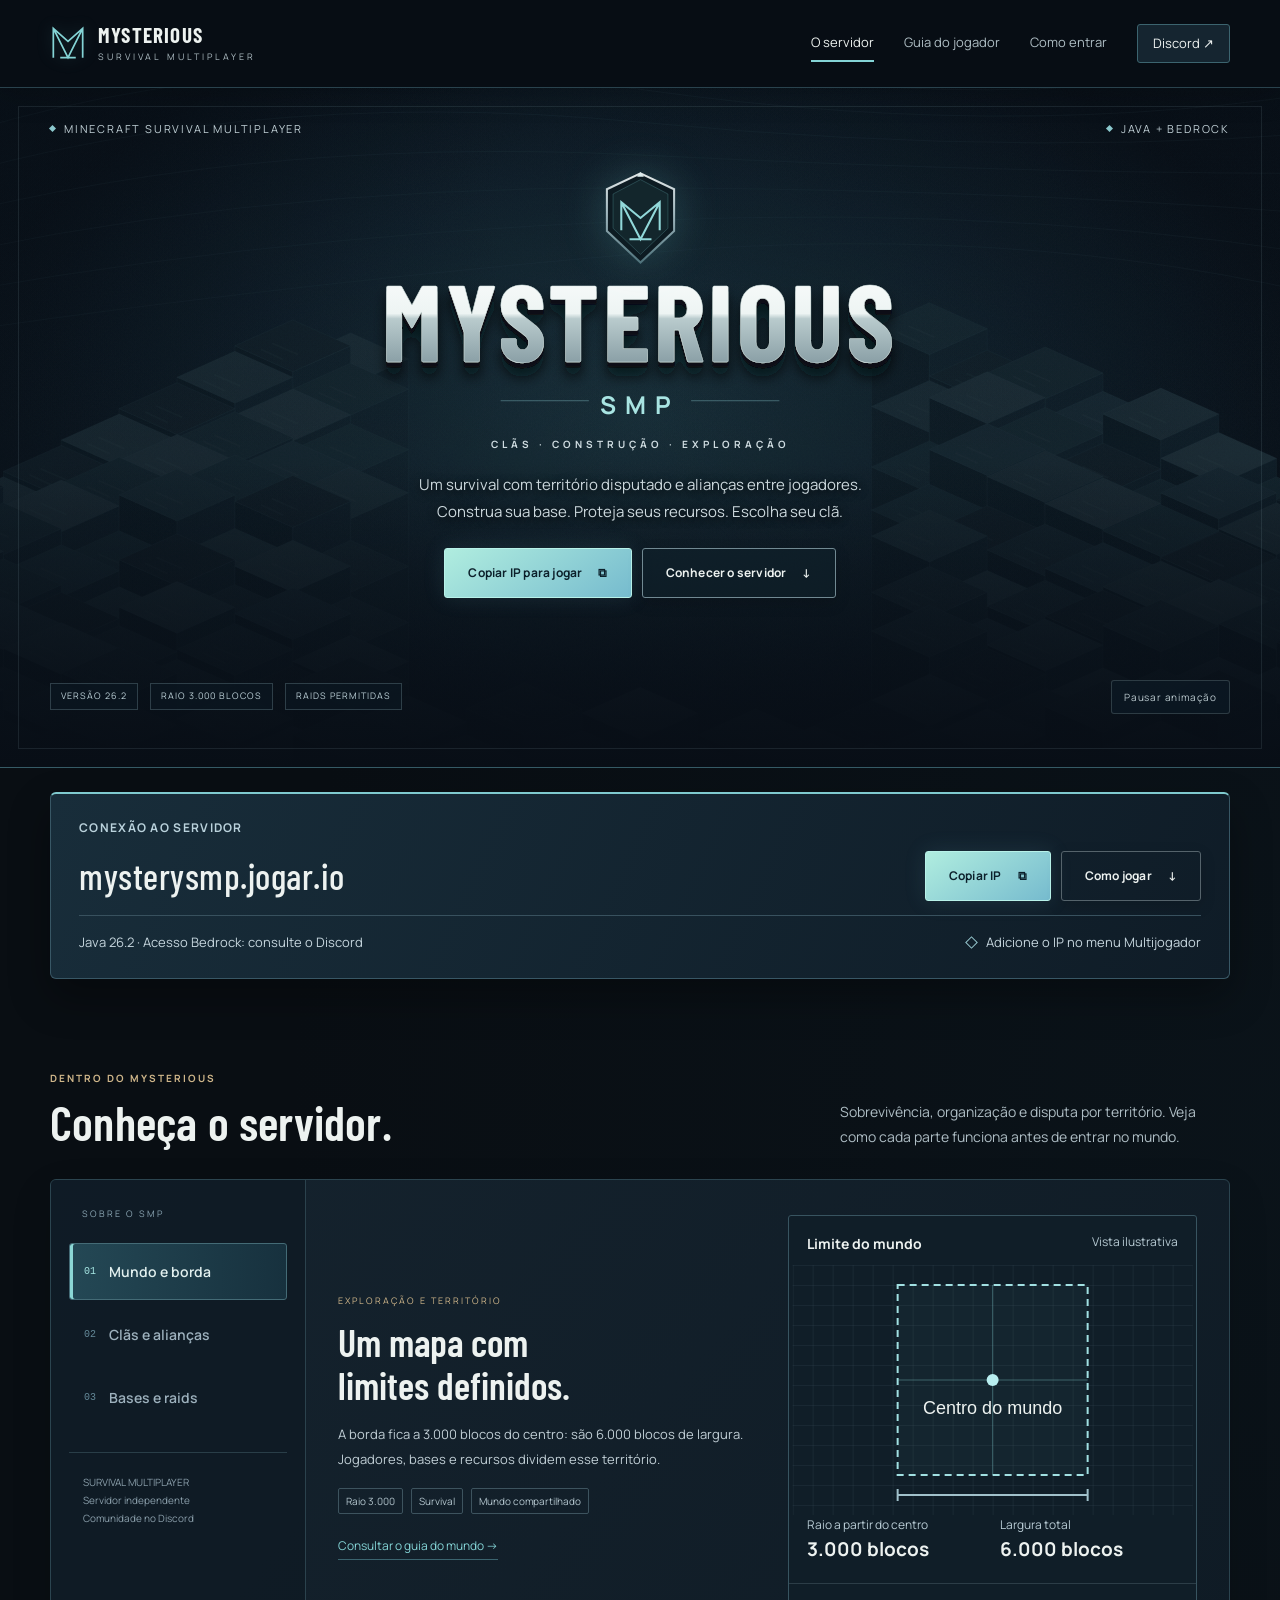
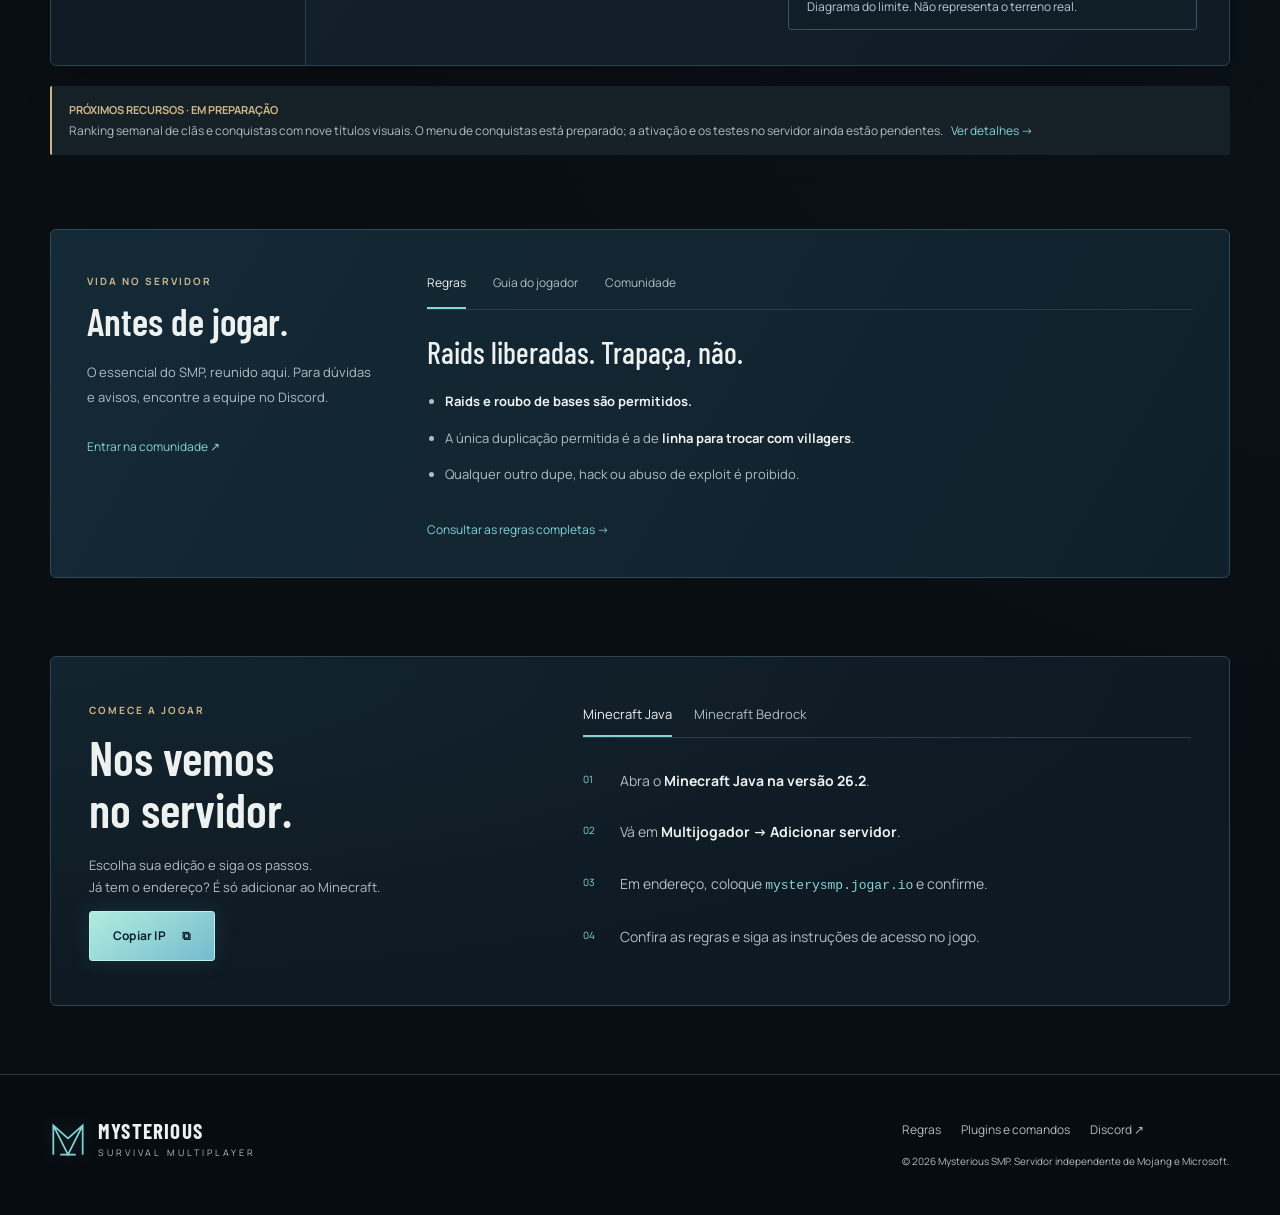
==== commit 16511c50: "Align connection panel and improve world diagram readability" ====
--- a/index.html
+++ b/index.html
@@ -15,7 +15,24 @@
 .guide-intro{background:linear-gradient(90deg,#09121aee,#102431db),url(background-v6.svg) center 40%/cover;border-bottom:1px solid #38525f;padding:50px 0}.guide-intro h1{font-size:64px;font-weight:600;letter-spacing:.2px}.guide-intro p{font-size:14px;line-height:1.8}.guide-intro .kicker{color:var(--warm)}.guide-layout{gap:35px;grid-template-columns:250px 1fr}.guide-sidebar{background:linear-gradient(145deg,#14232e,#101c26);padding:22px;border:1px solid #30444e;border-radius:5px}.guide-sidebar label,.side-label{font-size:10px}.search-wrap input{border-radius:3px;background:#0b1720;border-color:#3b535f;font-size:12px}.filters{gap:4px}.filter{border-radius:3px;font-size:12px;padding:11px 10px}.filter.active{background:#20414d;color:#c0efec;border-left-color:#89d4d2}.support-card{font-size:12px}.guide-notice{border:1px solid #364a54;border-left:3px solid var(--warm);border-radius:4px;background:#16232c;padding:22px;font-size:13px;line-height:1.8}.results-count{font-size:11px}.plugin-entry{border:1px solid #2e424d;border-radius:4px;background:linear-gradient(95deg,#15252f,#111d26);margin:10px 0;overflow:hidden}.plugin-entry summary{padding:24px 22px;grid-template-columns:95px 1fr 20px}.plugin-heading strong{font-size:27px;font-weight:600}.plugin-heading>span{font-size:12px}.plugin-category{color:#d0bb91;font-size:9px}.plugin-content{padding:0 25px 26px 134px;font-size:14px;line-height:1.8}.plugin-content .commands{background:#0b1821;padding:15px;border:1px solid #2a444f;border-radius:3px}.commands>div{margin:7px 0 14px}.commands span{font-size:12px}.small-note{font-size:12px}.faq{padding:27px;background:#101d26;border:1px solid #30444e;border-radius:5px}.faq h2{font-weight:600;font-size:36px}.faq p{font-size:13px;line-height:1.8}
 @media(max-width:1000px){.world-console{grid-template-columns:210px 1fr}.world-panel{grid-template-columns:1fr;padding:28px;gap:20px}.world-panel .map-art,.panel-art{max-width:100%}.world-panel .map-art svg{height:235px}.panel-art{height:220px}.world-tab{font-size:12px}.world-panel{min-height:470px}.community-layout{gap:30px}.portal-hero{height:660px}.world-panel p{font-size:14px}}
 @media(max-width:650px){.topbar{height:72px}.nav{top:71px;background:#0a151e}.brand{font-size:17px}.brand small{font-size:8px;letter-spacing:2px}.portal-hero{height:670px}.portal-hero:before{inset:10px}.hero-meta{padding-top:23px;font-size:8px;letter-spacing:.8px}.hero-meta span:before{margin-right:5px;width:4px;height:4px}.portal-center{width:calc(100% - 34px);padding-top:43px}.crest{height:86px;width:74px;margin-bottom:12px}.server-wordmark{width:100%;max-width:480px}.portal-center .kicker{font-size:8px;letter-spacing:2.1px;margin-top:20px}.portal-description{font-size:12px;padding:0 15px;line-height:1.9;margin-top:18px;margin-bottom:23px}.portal-actions{flex-direction:column;gap:11px;max-width:235px;margin:auto}.portal-actions .btn{width:100%;padding:12px 20px}.portal-bottom{bottom:41px;align-items:start;gap:10px;flex-direction:column;font-size:8px}.portal-tags{gap:6px}.portal-tags span{font-size:8px;padding:3px 7px}.motion{font-size:9px}.play-dock{margin-top:-22px;border-radius:4px;padding:23px 20px;gap:20px}.server-address{font-size:29px}.dock-meta{font-size:10px;line-height:1.8}.dock-status{font-size:10px}.play-dock .actions .btn{padding:12px 13px;font-size:11px}.world-section{padding:52px 0}.section-head h2{font-size:37px}.section-head p{font-size:13px}.world-console{grid-template-columns:1fr}.world-tablist{flex-direction:row;flex-wrap:wrap;padding:16px;gap:7px;border-right:0;border-bottom:1px solid #30464e}.console-label{width:100%;padding:0;font-size:8px;margin-bottom:6px}.world-tab{padding:10px 9px;flex:1;justify-content:center;gap:6px;font-size:10px}.world-tab>span{font-size:8px}.console-foot{display:none}.world-panel{padding:24px 20px;min-height:0;gap:20px}.world-panel h3{font-size:34px}.world-panel p{font-size:13px}.map-art svg{height:230px}.map-caption{font-size:7px}.panel-art{height:220px}.community-layout{width:calc(100% - 40px);padding:25px 20px;gap:20px}.index-label{font-size:34px}.tabs{gap:17px}.tabs button{font-size:10px}.join-layout{padding:25px 20px;gap:30px}.join-section h2{font-size:40px}.join-section{padding:42px 0}.steps li{font-size:13px}.guide-intro{padding:35px 0}.guide-intro h1{font-size:48px}.guide-intro p{font-size:13px}.guide-sidebar{padding:18px}.guide-layout{grid-template-columns:1fr;gap:24px}.plugin-entry summary{grid-template-columns:1fr 18px;padding:20px 18px}.plugin-category{grid-column:1;font-size:8px}.plugin-heading{grid-column:1}.expand{grid-row:1/3;grid-column:2}.plugin-content{padding:0 18px 24px;font-size:13px}.plugin-heading strong{font-size:25px}.plugin-heading>span{font-size:11px}.guide-notice{padding:18px;font-size:12px}.faq{padding:20px}.faq h2{font-size:30px}.filters{gap:5px}.filter{font-size:10px;padding:8px 10px}.community-layout .tab-panel p{font-size:12px}}
-.world-panel:not([hidden]){animation:enter .35s ease both}.portal-hero .landscape{filter:none;opacity:.92;object-position:center center}</style></head><body><a class="skip" href="#principal">Pular para o conteúdo</a><header class="topbar"><div class="wrap"><a class="brand" href="index.html?v=6" aria-label="Mysterious SMP — início"><svg viewBox="0 0 40 44" fill="none" aria-hidden="true"><path d="M3 39V5l17 15L37 5v34M3 5l17 34L37 5M11 39h18" stroke="currentColor" stroke-width="2"/></svg><span>MYSTERIOUS<small>SURVIVAL MULTIPLAYER</small></span></a><button class="nav-toggle" aria-expanded="false" aria-controls="nav">Menu</button><nav class="nav" id="nav" aria-label="Navegação principal"><a href="index.html?v=6" aria-current="page">O servidor</a><a href="plugins.html?v=6" >Guia do jogador</a><a href="index.html?v=6#entrar">Como entrar</a><a class="discord" href="https://discord.gg/eRbtBKewQ" target="_blank" rel="noopener noreferrer">Discord ↗</a></nav></div></header><main id="principal"><section class="portal-hero"><img class="landscape" src="background-v6.svg" alt="" fetchpriority="high"><div class="dust" aria-hidden="true"><i style="--x:12%;--delay:-0s"></i><i style="--x:28%;--delay:-3s"></i><i style="--x:40%;--delay:-6s"></i><i style="--x:58%;--delay:-9s"></i><i style="--x:72%;--delay:-12s"></i><i style="--x:86%;--delay:-15s"></i></div><div class="wrap hero-meta"><span>MINECRAFT SURVIVAL MULTIPLAYER</span><span>JAVA + BEDROCK</span></div><div class="portal-center"><svg class="crest" viewBox="0 0 120 140" aria-hidden="true"><defs><linearGradient id="crest-metal" x2="0" y2="1"><stop stop-color="#e2e7e7"/><stop offset=".45" stop-color="#a1b8bf"/><stop offset="1" stop-color="#4f727b"/></linearGradient></defs><path d="M60 5 109 28v61l-49 46L11 89V28Z" fill="#0d1b22" stroke="url(#crest-metal)" stroke-width="3"/><path d="m60 14 40 21v50l-40 38-40-38V35Z" fill="#13262c" stroke="#77c9cd" stroke-opacity=".35"/><path d="M32 88V47l28 23 28-23v41M32 47l28 54 28-54M44 101h32" fill="none" stroke="#91d8d9" stroke-width="3"/><path d="m60 3-5 7h10Z" fill="#dceced"/></svg><h1 aria-label="Mysterious SMP"><svg viewBox="0 0 1100 230" class="server-wordmark" aria-hidden="true"><defs><linearGradient id="name-metal" x1="0" y1="0" x2="0" y2="1"><stop stop-color="#fff"/><stop offset=".46" stop-color="#edf4f3"/><stop offset=".5" stop-color="#b9cbcd"/><stop offset="1" stop-color="#738a93"/></linearGradient><filter id="name-shadow" x="-.1" y="-.2" width="1.2" height="1.5"><feDropShadow dx="0" dy="7" stdDeviation="0" flood-color="#071116"/><feDropShadow dx="0" dy="14" stdDeviation="10" flood-color="#030b10" flood-opacity=".7"/></filter></defs><g filter="url(#name-shadow)" font-family="Barlow Condensed,sans-serif" text-anchor="middle"><text x="550" y="139" font-size="164" font-weight="700" letter-spacing="5" fill="url(#name-metal)" stroke="#d7e6e3" stroke-width=".7">MYSTERIOUS</text></g><path d="M340 197h133m154 0h133" stroke="#8bcad0" stroke-opacity=".6"/><text x="550" y="217" text-anchor="middle" fill="#a8e4e2" font-family="Manrope,sans-serif" font-size="37" font-weight="700" letter-spacing="14">SMP</text></svg></h1><p class="kicker">CLÃS · CONSTRUÇÃO · EXPLORAÇÃO</p><p class="portal-description">Um survival com território disputado e alianças entre jogadores.<br>Construa sua base. Proteja seus recursos. Escolha seu clã.</p><div class="actions portal-actions"><button class="btn primary" data-copy="mysterysmp.jogar.io">Copiar IP para jogar <span aria-hidden="true">⧉</span></button><a class="btn hero-secondary" href="#servidor">Conhecer o servidor <span aria-hidden="true">↓</span></a></div></div><div class="wrap portal-bottom"><div class="portal-tags"><span>VERSÃO 26.2</span><span>RAIO 3.000 BLOCOS</span><span>RAIDS PERMITIDAS</span></div><button class="motion" aria-pressed="false">Pausar animação</button></div></section><div class="wrap"><section class="play-dock" aria-label="Conexão ao servidor"><div><p class="ip-label">CONEXÃO AO SERVIDOR</p><input class="server-address" aria-label="Endereço do servidor" value="mysterysmp.jogar.io" readonly><div class="dock-meta">Java 26.2 <span aria-hidden="true">·</span> Informações de acesso Bedrock no Discord</div></div><div><div class="dock-status">Adicione o IP no menu Multijogador</div><div class="actions"><button class="btn primary" data-copy="mysterysmp.jogar.io">Copiar IP <span aria-hidden="true">⧉</span></button><a class="btn" href="#entrar">Como jogar <span aria-hidden="true">↓</span></a></div></div></section><section class="world-section" id="servidor"><div class="section-head"><div><span class="kicker">DENTRO DO MYSTERIOUS</span><h2>Conheça o servidor.</h2></div><p>Sobrevivência, organização e disputa por território. Veja como cada parte funciona antes de entrar no mundo.</p></div><div class="world-console"><div class="world-tablist" role="tablist" aria-label="Conheça o SMP" aria-orientation="vertical"><p class="console-label">SOBRE O SMP</p><button role="tab" class="world-tab" id="world-tab" aria-controls="world-panel" aria-selected="true"><span>01</span> Mundo e borda</button><button role="tab" class="world-tab" id="clans-tab" aria-controls="clans-panel" aria-selected="false" tabindex="-1"><span>02</span> Clãs e alianças</button><button role="tab" class="world-tab" id="raids-tab" aria-controls="raids-panel" aria-selected="false" tabindex="-1"><span>03</span> Bases e raids</button><div class="console-foot">SURVIVAL MULTIPLAYER<br>Servidor independente<br>Comunidade no Discord</div></div><div><div class="world-panel" role="tabpanel" id="world-panel" aria-labelledby="world-tab"><div><span class="panel-tag">EXPLORAÇÃO E TERRITÓRIO</span><h3>Um mapa com<br>limites definidos.</h3><p>A borda fica a 3.000 blocos do centro: são 6.000 blocos de largura. Jogadores, bases e recursos dividem esse território.</p><div class="feature-line"><span>Raio 3.000</span><span>Survival</span><span>Mundo compartilhado</span></div><a class="text-link" href="plugins.html?v=6#mundo">Consultar o guia do mundo →</a></div><div class="map-art" role="img" aria-label="Diagrama ilustrativo da borda: seis mil blocos de largura, raio de três mil blocos"><svg viewBox="0 0 540 350" xmlns="http://www.w3.org/2000/svg"><defs><pattern id="grid" width="24" height="24" patternUnits="userSpaceOnUse"><path d="M24 0H0V24" fill="none" stroke="#344248" stroke-width=".5"/></pattern></defs><rect width="540" height="350" fill="url(#grid)"/><g fill="none" stroke="#587478" stroke-opacity=".4"><path d="M25 220 Q80 20 220 65T480 30M10 330 Q80 180 255 220T530 170"/><path d="M36 220 Q100 37 220 79T480 62M25 330 Q90 191 255 232T530 188"/><path d="M47 220 Q120 54 220 93T480 94M40 330 Q100 202 255 244T530 206"/><path d="M58 220 Q140 71 220 107T480 126M55 330 Q110 213 255 256T530 224"/><path d="M69 220 Q160 88 220 121T480 158M70 330 Q120 224 255 268T530 242"/><path d="M80 220 Q180 105 220 135T480 190M85 330 Q130 235 255 280T530 260"/></g><rect x="137" y="42" width="266" height="266" fill="#8edbd407" stroke="#87d3d6" stroke-width="1.5" stroke-dasharray="6 4"/><path d="M270 42V308M137 175H403" stroke="#87d3d6" stroke-opacity=".28"/><circle cx="270" cy="175" r="7" stroke="#87d3d6" fill="#17282c"/><path d="M270 148V162M270 188V202M244 175H257M283 175H296" stroke="#87d3d6"/><g fill="#aab7bd" font-family="monospace" font-size="10"><text x="267" y="26">N</text><text x="210" y="333">6.000 BLOCOS</text><text x="289" y="168">CENTRO</text><text x="289" y="184" font-size="8">RAIO 3.000</text><text x="22" y="28" fill="#d4a67e">BORDA DO MUNDO</text></g><path d="M137 319H403M137 315v8M403 315v8" stroke="#71898c"/></svg><div class="map-caption"><span>DIAGRAMA DO LIMITE</span><span>Não representa o terreno real</span></div></div></div><div class="world-panel" role="tabpanel" id="clans-panel" aria-labelledby="clans-tab" hidden><div><span class="panel-tag">ORGANIZAÇÃO ENTRE JOGADORES</span><h3>Faça parte<br>de um clã.</h3><p>Crie seu grupo, convide integrantes e use o chat do clã. Os cargos definem quem pode organizar convites e membros.</p><div class="feature-line"><span>Convites</span><span>Chat do clã</span><span>Cargos internos</span></div><a class="text-link" href="plugins.html?v=6#byteclans">Ver comandos e cargos →</a></div><div class="panel-art"><svg viewBox="0 0 240 220" aria-hidden="true"><defs><linearGradient id="banner" x2="0" y2="1"><stop stop-color="#50717e"/><stop offset="1" stop-color="#19303d"/></linearGradient></defs><g stroke="#8fcad1" fill="url(#banner)" stroke-width="1.5"><path d="M19 49h59v99l-29 24-30-24Z" opacity=".55"/><path d="M162 49h59v99l-29 24-30-24Z" opacity=".55"/><path d="M76 24h88v135l-44 35-44-35Z"/></g><g fill="none" stroke="#aacfd1" stroke-width="2"><path d="M94 126V73l26 25 26-25v53M94 73l26 77 26-77"/></g><g stroke="#6c99aa" fill="#0e202b"><circle cx="48" cy="73" r="9"/><circle cx="192" cy="73" r="9"/></g><path d="M20 191h57m86 0h57" stroke="#5a7b89"/><path d="m120 201 5 5-5 5-5-5Z" fill="#8bcdcd"/></svg></div></div><div class="world-panel" role="tabpanel" id="raids-panel" aria-labelledby="raids-tab" hidden><div><span class="panel-tag">CONSTRUÇÃO E DISPUTA</span><h3>Sua base precisa<br>de estratégia.</h3><p>Raids e roubo de bases são permitidos. O registro de ações ajuda a equipe a investigar problemas; ele não protege automaticamente seu terreno.</p><div class="feature-line"><span>Raids permitidas</span><span>Roubo permitido</span><span>Hacks proibidos</span></div><a class="text-link" href="plugins.html?v=6#regras">Consultar as regras →</a></div><div class="panel-art"><svg viewBox="0 0 240 220" aria-hidden="true"><g fill="#182f3d" stroke="#789ca8" stroke-width="1.5"><path d="m120 25 68 40v99l-68 40-68-40V65Z"/><path d="m52 65 68 40 68-40M120 105v99"/><path d="m52 98 68 40 68-40M52 131l68 40 68-40"/></g><path d="m90 109 16-15 25 14-16 16Z" fill="#8ec5cc"/><path d="m115 124 38 54" stroke="#b2b6a3" stroke-width="7"/><path d="m134 82 14-15 25 14-16 16Z" fill="#698c9e"/><path d="m157 97-63 80" stroke="#cdbb94" stroke-width="7"/><path d="m44 176 22 13m108 0 22-13" stroke="#77a1af" stroke-width="1.5"/><path d="m120 8 5 5-5 5-5-5Z" fill="#85cbca"/></svg></div></div></div></div><div class="notice"><div><strong>PRÓXIMOS RECURSOS · EM PREPARAÇÃO</strong><br>Ranking semanal de clãs e conquistas com nove títulos visuais. O menu de conquistas está preparado; a ativação e os testes no servidor ainda estão pendentes. <a class="text-link" href="plugins.html?v=6#conquistas" style="margin:0 0 0 6px">Ver detalhes →</a></div></div></section></div><section class="community-section" id="regras"><div class="wrap community-layout"><div><span class="kicker">VIDA NO SERVIDOR</span><h2 class="index-label">Antes de jogar.</h2><p>O essencial do SMP, reunido aqui. Para dúvidas e avisos, encontre a equipe no Discord.</p><a class="text-link" href="https://discord.gg/eRbtBKewQ" target="_blank" rel="noopener noreferrer">Entrar na comunidade ↗</a></div><div><div class="tabs" role="tablist" aria-label="Informações do SMP"><button role="tab" id="tab-rules" aria-controls="panel-rules" aria-selected="true">Regras</button><button role="tab" id="tab-guide" aria-controls="panel-guide" aria-selected="false" tabindex="-1">Guia do jogador</button><button role="tab" id="tab-community" aria-controls="panel-community" aria-selected="false" tabindex="-1">Comunidade</button></div><div class="tab-panel" id="panel-rules" role="tabpanel" aria-labelledby="tab-rules"><h3>Raids liberadas. Trapaça, não.</h3><ul><li><strong>Raids e roubo de bases são permitidos.</strong></li><li>A única duplicação permitida é a de <strong>linha para trocar com villagers</strong>.</li><li>Qualquer outro dupe, hack ou abuso de exploit é proibido.</li></ul><a class="text-link" href="plugins.html?v=6#regras">Consultar as regras completas →</a></div><div class="tab-panel" id="panel-guide" role="tabpanel" aria-labelledby="tab-guide" hidden><h3>Encontre o comando certo.</h3><p>O guia reúne informações de clãs, skins, poses, combate e conexão. Pesquise pelo nome do recurso ou pelo comando que precisa.</p><a class="text-link" href="plugins.html?v=6">Abrir guia de plugins e comandos →</a></div><div class="tab-panel" id="panel-community" role="tabpanel" aria-labelledby="tab-community" hidden><h3>Mostre o que você está construindo.</h3><p>Compartilhe prints da sua base, procure integrantes para o clã, combine trocas ou peça ajuda. Avisos e orientações da equipe ficam no Discord.</p><a class="text-link" href="https://discord.gg/eRbtBKewQ" target="_blank" rel="noopener noreferrer">Abrir Discord ↗</a></div></div></div></section><section class="join-section wrap" id="entrar"><div class="join-layout"><div><span class="kicker">COMECE A JOGAR</span><h2>Nos vemos<br>no servidor.</h2><p style="color:var(--muted);font-size:13px">Escolha sua edição e siga os passos.<br>Já tem o endereço? É só adicionar ao Minecraft.</p><button class="btn primary" data-copy="mysterysmp.jogar.io">Copiar IP <span aria-hidden="true">⧉</span></button></div><div><div class="edition-tabs" role="tablist" aria-label="Edição do Minecraft"><button role="tab" id="tab-java" aria-controls="panel-java" aria-selected="true">Minecraft Java</button><button role="tab" id="tab-bedrock" aria-controls="panel-bedrock" aria-selected="false" tabindex="-1">Minecraft Bedrock</button></div><div class="tab-panel" role="tabpanel" id="panel-java" aria-labelledby="tab-java"><ol class="steps"><li>Abra o <strong>Minecraft Java na versão 26.2</strong>.</li><li>Vá em <strong>Multijogador → Adicionar servidor</strong>.</li><li>Em endereço, coloque <code>mysterysmp.jogar.io</code> e confirme.</li><li>Confira as regras e siga as instruções de acesso no jogo.</li></ol></div><div class="tab-panel" role="tabpanel" id="panel-bedrock" aria-labelledby="tab-bedrock" hidden><ol class="steps"><li>O SMP utiliza <strong>Geyser e Floodgate</strong> para conexão Bedrock.</li><li>Confirme com a equipe o <strong>endereço, a porta e a versão compatível</strong> antes de adicionar o servidor.</li><li>Não é necessário instalar Geyser no seu dispositivo.</li></ol><a class="text-link" href="https://discord.gg/eRbtBKewQ" target="_blank" rel="noopener noreferrer">Pedir os dados de conexão no Discord ↗</a></div></div></div></section></main><footer class="footer"><div class="wrap"><a class="brand" href="index.html?v=6" aria-label="Mysterious SMP — início"><svg viewBox="0 0 40 44" fill="none" aria-hidden="true"><path d="M3 39V5l17 15L37 5v34M3 5l17 34L37 5M11 39h18" stroke="currentColor" stroke-width="2"/></svg><span>MYSTERIOUS<small>SURVIVAL MULTIPLAYER</small></span></a><div><div class="footer-links"><a href="plugins.html?v=6#regras">Regras</a><a href="plugins.html?v=6">Plugins e comandos</a><a href="https://discord.gg/eRbtBKewQ" target="_blank" rel="noopener noreferrer">Discord ↗</a></div><p>© 2026 Mysterious SMP. Servidor independente de Mojang e Microsoft.</p></div></div></footer><div class="toast" role="status" aria-live="polite"></div><script>
+.world-panel:not([hidden]){animation:enter .35s ease both}.portal-hero .landscape{filter:none;opacity:.92;object-position:center center}</style><style id="readability-v7">
+.play-dock{margin-top:24px;grid-template-columns:minmax(0,1fr) auto;gap:14px 28px;min-height:0;padding:25px 28px}
+.play-dock .ip-label{grid-column:1/-1;margin:0;font-size:12px;line-height:1.5;font-weight:700;letter-spacing:1.3px;color:#bad2dc}
+.play-dock .server-address{min-width:0;max-width:none;height:50px;font-size:36px;line-height:50px;letter-spacing:.5px}
+.play-dock .actions{margin:0;align-items:center;gap:10px}
+.dock-foot{grid-column:1/-1;display:flex;justify-content:space-between;gap:12px 24px;border-top:1px solid #38515e;padding-top:16px}
+.play-dock .dock-meta,.play-dock .dock-status{margin:0;font-size:13px;line-height:1.6;color:#c5d5dd}
+.map-heading{display:flex;justify-content:space-between;gap:12px;padding:16px 18px 0;color:#edf2f0;font-size:14px;font-weight:700}
+.map-heading span{font-size:12px;font-weight:400;color:#b8cbd4}
+.map-art svg{height:auto;aspect-ratio:400/250;max-height:250px;margin:10px 0 0}
+.map-metrics{display:grid;grid-template-columns:1fr 1fr;gap:16px;padding:0 18px 18px}
+.map-metrics span{display:block;color:#b8cbd4;font-size:12px;line-height:1.6}
+.map-metrics strong{display:block;font-family:Manrope,sans-serif;font-size:19px;line-height:1.6;color:#edf2f0}
+.map-art .map-caption{display:block;margin:0;padding:13px 18px;font-size:12px;line-height:1.6;letter-spacing:0;color:#b8cbd4}
+.hero-meta,.portal-tags{font-size:11px}.world-tab{font-size:14px}.world-panel p{color:#c0ced5}
+@media(max-width:850px){.play-dock{grid-template-columns:1fr}.play-dock .actions{justify-content:flex-start}.dock-foot{flex-direction:column;gap:6px}.play-dock .server-address{font-size:34px}}
+@media(max-width:650px){.play-dock{margin-top:20px;padding:22px 20px;gap:12px}.play-dock .server-address{font-size:29px;height:42px;line-height:42px}.play-dock .actions .btn{font-size:13px;padding:13px 16px}.play-dock .dock-meta,.play-dock .dock-status{font-size:12px}.hero-meta,.portal-tags{font-size:10px}.map-art svg{height:auto}.map-metrics{gap:12px}.map-metrics strong{font-size:18px}.map-heading{flex-wrap:wrap}}
+</style></head><body><a class="skip" href="#principal">Pular para o conteúdo</a><header class="topbar"><div class="wrap"><a class="brand" href="index.html?v=7" aria-label="Mysterious SMP — início"><svg viewBox="0 0 40 44" fill="none" aria-hidden="true"><path d="M3 39V5l17 15L37 5v34M3 5l17 34L37 5M11 39h18" stroke="currentColor" stroke-width="2"/></svg><span>MYSTERIOUS<small>SURVIVAL MULTIPLAYER</small></span></a><button class="nav-toggle" aria-expanded="false" aria-controls="nav">Menu</button><nav class="nav" id="nav" aria-label="Navegação principal"><a href="index.html?v=7" aria-current="page">O servidor</a><a href="plugins.html?v=7" >Guia do jogador</a><a href="index.html?v=7#entrar">Como entrar</a><a class="discord" href="https://discord.gg/eRbtBKewQ" target="_blank" rel="noopener noreferrer">Discord ↗</a></nav></div></header><main id="principal"><section class="portal-hero"><img class="landscape" src="background-v6.svg" alt="" fetchpriority="high"><div class="dust" aria-hidden="true"><i style="--x:12%;--delay:-0s"></i><i style="--x:28%;--delay:-3s"></i><i style="--x:40%;--delay:-6s"></i><i style="--x:58%;--delay:-9s"></i><i style="--x:72%;--delay:-12s"></i><i style="--x:86%;--delay:-15s"></i></div><div class="wrap hero-meta"><span>MINECRAFT SURVIVAL MULTIPLAYER</span><span>JAVA + BEDROCK</span></div><div class="portal-center"><svg class="crest" viewBox="0 0 120 140" aria-hidden="true"><defs><linearGradient id="crest-metal" x2="0" y2="1"><stop stop-color="#e2e7e7"/><stop offset=".45" stop-color="#a1b8bf"/><stop offset="1" stop-color="#4f727b"/></linearGradient></defs><path d="M60 5 109 28v61l-49 46L11 89V28Z" fill="#0d1b22" stroke="url(#crest-metal)" stroke-width="3"/><path d="m60 14 40 21v50l-40 38-40-38V35Z" fill="#13262c" stroke="#77c9cd" stroke-opacity=".35"/><path d="M32 88V47l28 23 28-23v41M32 47l28 54 28-54M44 101h32" fill="none" stroke="#91d8d9" stroke-width="3"/><path d="m60 3-5 7h10Z" fill="#dceced"/></svg><h1 aria-label="Mysterious SMP"><svg viewBox="0 0 1100 230" class="server-wordmark" aria-hidden="true"><defs><linearGradient id="name-metal" x1="0" y1="0" x2="0" y2="1"><stop stop-color="#fff"/><stop offset=".46" stop-color="#edf4f3"/><stop offset=".5" stop-color="#b9cbcd"/><stop offset="1" stop-color="#738a93"/></linearGradient><filter id="name-shadow" x="-.1" y="-.2" width="1.2" height="1.5"><feDropShadow dx="0" dy="7" stdDeviation="0" flood-color="#071116"/><feDropShadow dx="0" dy="14" stdDeviation="10" flood-color="#030b10" flood-opacity=".7"/></filter></defs><g filter="url(#name-shadow)" font-family="Barlow Condensed,sans-serif" text-anchor="middle"><text x="550" y="139" font-size="164" font-weight="700" letter-spacing="5" fill="url(#name-metal)" stroke="#d7e6e3" stroke-width=".7">MYSTERIOUS</text></g><path d="M340 197h133m154 0h133" stroke="#8bcad0" stroke-opacity=".6"/><text x="550" y="217" text-anchor="middle" fill="#a8e4e2" font-family="Manrope,sans-serif" font-size="37" font-weight="700" letter-spacing="14">SMP</text></svg></h1><p class="kicker">CLÃS · CONSTRUÇÃO · EXPLORAÇÃO</p><p class="portal-description">Um survival com território disputado e alianças entre jogadores.<br>Construa sua base. Proteja seus recursos. Escolha seu clã.</p><div class="actions portal-actions"><button class="btn primary" data-copy="mysterysmp.jogar.io">Copiar IP para jogar <span aria-hidden="true">⧉</span></button><a class="btn hero-secondary" href="#servidor">Conhecer o servidor <span aria-hidden="true">↓</span></a></div></div><div class="wrap portal-bottom"><div class="portal-tags"><span>VERSÃO 26.2</span><span>RAIO 3.000 BLOCOS</span><span>RAIDS PERMITIDAS</span></div><button class="motion" aria-pressed="false">Pausar animação</button></div></section><div class="wrap"><section class="play-dock" aria-label="Conexão ao servidor"><p class="ip-label">CONEXÃO AO SERVIDOR</p><input class="server-address" aria-label="Endereço do servidor" value="mysterysmp.jogar.io" readonly><div class="actions"><button class="btn primary" data-copy="mysterysmp.jogar.io">Copiar IP <span aria-hidden="true">⧉</span></button><a class="btn" href="#entrar">Como jogar <span aria-hidden="true">↓</span></a></div><div class="dock-foot"><p class="dock-meta">Java 26.2 · Acesso Bedrock: consulte o Discord</p><p class="dock-status">Adicione o IP no menu Multijogador</p></div></section><section class="world-section" id="servidor"><div class="section-head"><div><span class="kicker">DENTRO DO MYSTERIOUS</span><h2>Conheça o servidor.</h2></div><p>Sobrevivência, organização e disputa por território. Veja como cada parte funciona antes de entrar no mundo.</p></div><div class="world-console"><div class="world-tablist" role="tablist" aria-label="Conheça o SMP" aria-orientation="vertical"><p class="console-label">SOBRE O SMP</p><button role="tab" class="world-tab" id="world-tab" aria-controls="world-panel" aria-selected="true"><span>01</span> Mundo e borda</button><button role="tab" class="world-tab" id="clans-tab" aria-controls="clans-panel" aria-selected="false" tabindex="-1"><span>02</span> Clãs e alianças</button><button role="tab" class="world-tab" id="raids-tab" aria-controls="raids-panel" aria-selected="false" tabindex="-1"><span>03</span> Bases e raids</button><div class="console-foot">SURVIVAL MULTIPLAYER<br>Servidor independente<br>Comunidade no Discord</div></div><div><div class="world-panel" role="tabpanel" id="world-panel" aria-labelledby="world-tab"><div><span class="panel-tag">EXPLORAÇÃO E TERRITÓRIO</span><h3>Um mapa com<br>limites definidos.</h3><p>A borda fica a 3.000 blocos do centro: são 6.000 blocos de largura. Jogadores, bases e recursos dividem esse território.</p><div class="feature-line"><span>Raio 3.000</span><span>Survival</span><span>Mundo compartilhado</span></div><a class="text-link" href="plugins.html?v=7#mundo">Consultar o guia do mundo →</a></div><div class="map-art"><div class="map-heading">Limite do mundo <span>Vista ilustrativa</span></div><svg viewBox="0 0 400 250" role="img" aria-label="Borda quadrada do mundo com o centro marcado" xmlns="http://www.w3.org/2000/svg"><defs><pattern id="grid" width="20" height="20" patternUnits="userSpaceOnUse"><path d="M20 0H0V20" fill="none" stroke="#52717e" stroke-opacity=".25"/></pattern></defs><rect width="400" height="250" fill="url(#grid)"/><rect x="105" y="20" width="190" height="190" fill="#84d4d609" stroke="#a1e0e2" stroke-width="2" stroke-dasharray="7 5"/><path d="M200 20V210M105 115H295" stroke="#84d4d6" stroke-opacity=".35"/><circle cx="200" cy="115" r="6" fill="#b8eef0"/><text x="200" y="149" text-anchor="middle" fill="#edf2f0" font-family="sans-serif" font-size="18">Centro do mundo</text><path d="M105 230H295M105 224v12M295 224v12" stroke="#a1c1cb" stroke-width="2"/></svg><div class="map-metrics"><div><span>Raio a partir do centro</span><strong>3.000 blocos</strong></div><div><span>Largura total</span><strong>6.000 blocos</strong></div></div><p class="map-caption">Diagrama do limite. Não representa o terreno real.</p></div></div><div class="world-panel" role="tabpanel" id="clans-panel" aria-labelledby="clans-tab" hidden><div><span class="panel-tag">ORGANIZAÇÃO ENTRE JOGADORES</span><h3>Faça parte<br>de um clã.</h3><p>Crie seu grupo, convide integrantes e use o chat do clã. Os cargos definem quem pode organizar convites e membros.</p><div class="feature-line"><span>Convites</span><span>Chat do clã</span><span>Cargos internos</span></div><a class="text-link" href="plugins.html?v=7#byteclans">Ver comandos e cargos →</a></div><div class="panel-art"><svg viewBox="0 0 240 220" aria-hidden="true"><defs><linearGradient id="banner" x2="0" y2="1"><stop stop-color="#50717e"/><stop offset="1" stop-color="#19303d"/></linearGradient></defs><g stroke="#8fcad1" fill="url(#banner)" stroke-width="1.5"><path d="M19 49h59v99l-29 24-30-24Z" opacity=".55"/><path d="M162 49h59v99l-29 24-30-24Z" opacity=".55"/><path d="M76 24h88v135l-44 35-44-35Z"/></g><g fill="none" stroke="#aacfd1" stroke-width="2"><path d="M94 126V73l26 25 26-25v53M94 73l26 77 26-77"/></g><g stroke="#6c99aa" fill="#0e202b"><circle cx="48" cy="73" r="9"/><circle cx="192" cy="73" r="9"/></g><path d="M20 191h57m86 0h57" stroke="#5a7b89"/><path d="m120 201 5 5-5 5-5-5Z" fill="#8bcdcd"/></svg></div></div><div class="world-panel" role="tabpanel" id="raids-panel" aria-labelledby="raids-tab" hidden><div><span class="panel-tag">CONSTRUÇÃO E DISPUTA</span><h3>Sua base precisa<br>de estratégia.</h3><p>Raids e roubo de bases são permitidos. O registro de ações ajuda a equipe a investigar problemas; ele não protege automaticamente seu terreno.</p><div class="feature-line"><span>Raids permitidas</span><span>Roubo permitido</span><span>Hacks proibidos</span></div><a class="text-link" href="plugins.html?v=7#regras">Consultar as regras →</a></div><div class="panel-art"><svg viewBox="0 0 240 220" aria-hidden="true"><g fill="#182f3d" stroke="#789ca8" stroke-width="1.5"><path d="m120 25 68 40v99l-68 40-68-40V65Z"/><path d="m52 65 68 40 68-40M120 105v99"/><path d="m52 98 68 40 68-40M52 131l68 40 68-40"/></g><path d="m90 109 16-15 25 14-16 16Z" fill="#8ec5cc"/><path d="m115 124 38 54" stroke="#b2b6a3" stroke-width="7"/><path d="m134 82 14-15 25 14-16 16Z" fill="#698c9e"/><path d="m157 97-63 80" stroke="#cdbb94" stroke-width="7"/><path d="m44 176 22 13m108 0 22-13" stroke="#77a1af" stroke-width="1.5"/><path d="m120 8 5 5-5 5-5-5Z" fill="#85cbca"/></svg></div></div></div></div><div class="notice"><div><strong>PRÓXIMOS RECURSOS · EM PREPARAÇÃO</strong><br>Ranking semanal de clãs e conquistas com nove títulos visuais. O menu de conquistas está preparado; a ativação e os testes no servidor ainda estão pendentes. <a class="text-link" href="plugins.html?v=7#conquistas" style="margin:0 0 0 6px">Ver detalhes →</a></div></div></section></div><section class="community-section" id="regras"><div class="wrap community-layout"><div><span class="kicker">VIDA NO SERVIDOR</span><h2 class="index-label">Antes de jogar.</h2><p>O essencial do SMP, reunido aqui. Para dúvidas e avisos, encontre a equipe no Discord.</p><a class="text-link" href="https://discord.gg/eRbtBKewQ" target="_blank" rel="noopener noreferrer">Entrar na comunidade ↗</a></div><div><div class="tabs" role="tablist" aria-label="Informações do SMP"><button role="tab" id="tab-rules" aria-controls="panel-rules" aria-selected="true">Regras</button><button role="tab" id="tab-guide" aria-controls="panel-guide" aria-selected="false" tabindex="-1">Guia do jogador</button><button role="tab" id="tab-community" aria-controls="panel-community" aria-selected="false" tabindex="-1">Comunidade</button></div><div class="tab-panel" id="panel-rules" role="tabpanel" aria-labelledby="tab-rules"><h3>Raids liberadas. Trapaça, não.</h3><ul><li><strong>Raids e roubo de bases são permitidos.</strong></li><li>A única duplicação permitida é a de <strong>linha para trocar com villagers</strong>.</li><li>Qualquer outro dupe, hack ou abuso de exploit é proibido.</li></ul><a class="text-link" href="plugins.html?v=7#regras">Consultar as regras completas →</a></div><div class="tab-panel" id="panel-guide" role="tabpanel" aria-labelledby="tab-guide" hidden><h3>Encontre o comando certo.</h3><p>O guia reúne informações de clãs, skins, poses, combate e conexão. Pesquise pelo nome do recurso ou pelo comando que precisa.</p><a class="text-link" href="plugins.html?v=7">Abrir guia de plugins e comandos →</a></div><div class="tab-panel" id="panel-community" role="tabpanel" aria-labelledby="tab-community" hidden><h3>Mostre o que você está construindo.</h3><p>Compartilhe prints da sua base, procure integrantes para o clã, combine trocas ou peça ajuda. Avisos e orientações da equipe ficam no Discord.</p><a class="text-link" href="https://discord.gg/eRbtBKewQ" target="_blank" rel="noopener noreferrer">Abrir Discord ↗</a></div></div></div></section><section class="join-section wrap" id="entrar"><div class="join-layout"><div><span class="kicker">COMECE A JOGAR</span><h2>Nos vemos<br>no servidor.</h2><p style="color:var(--muted);font-size:13px">Escolha sua edição e siga os passos.<br>Já tem o endereço? É só adicionar ao Minecraft.</p><button class="btn primary" data-copy="mysterysmp.jogar.io">Copiar IP <span aria-hidden="true">⧉</span></button></div><div><div class="edition-tabs" role="tablist" aria-label="Edição do Minecraft"><button role="tab" id="tab-java" aria-controls="panel-java" aria-selected="true">Minecraft Java</button><button role="tab" id="tab-bedrock" aria-controls="panel-bedrock" aria-selected="false" tabindex="-1">Minecraft Bedrock</button></div><div class="tab-panel" role="tabpanel" id="panel-java" aria-labelledby="tab-java"><ol class="steps"><li>Abra o <strong>Minecraft Java na versão 26.2</strong>.</li><li>Vá em <strong>Multijogador → Adicionar servidor</strong>.</li><li>Em endereço, coloque <code>mysterysmp.jogar.io</code> e confirme.</li><li>Confira as regras e siga as instruções de acesso no jogo.</li></ol></div><div class="tab-panel" role="tabpanel" id="panel-bedrock" aria-labelledby="tab-bedrock" hidden><ol class="steps"><li>O SMP utiliza <strong>Geyser e Floodgate</strong> para conexão Bedrock.</li><li>Confirme com a equipe o <strong>endereço, a porta e a versão compatível</strong> antes de adicionar o servidor.</li><li>Não é necessário instalar Geyser no seu dispositivo.</li></ol><a class="text-link" href="https://discord.gg/eRbtBKewQ" target="_blank" rel="noopener noreferrer">Pedir os dados de conexão no Discord ↗</a></div></div></div></section></main><footer class="footer"><div class="wrap"><a class="brand" href="index.html?v=7" aria-label="Mysterious SMP — início"><svg viewBox="0 0 40 44" fill="none" aria-hidden="true"><path d="M3 39V5l17 15L37 5v34M3 5l17 34L37 5M11 39h18" stroke="currentColor" stroke-width="2"/></svg><span>MYSTERIOUS<small>SURVIVAL MULTIPLAYER</small></span></a><div><div class="footer-links"><a href="plugins.html?v=7#regras">Regras</a><a href="plugins.html?v=7">Plugins e comandos</a><a href="https://discord.gg/eRbtBKewQ" target="_blank" rel="noopener noreferrer">Discord ↗</a></div><p>© 2026 Mysterious SMP. Servidor independente de Mojang e Microsoft.</p></div></div></footer><div class="toast" role="status" aria-live="polite"></div><script>
 const $=(s,r=document)=>r.querySelector(s),$$=(s,r=document)=>[...r.querySelectorAll(s)];
 let toastTimer;function toast(msg){const t=$('.toast');t.textContent=msg;t.classList.add('show');clearTimeout(toastTimer);toastTimer=setTimeout(()=>t.classList.remove('show'),3600)}
 $$('[data-copy]').forEach(b=>b.addEventListener('click',async()=>{const ip=b.dataset.copy;try{await navigator.clipboard.writeText(ip);toast('Endereço copiado: '+ip)}catch{const field=$('.server-address');if(field){field.focus();field.select();try{if(document.execCommand('copy')){toast('Endereço copiado: '+ip);return}}catch{}}toast('Selecione e copie o endereço: '+ip)}}));
